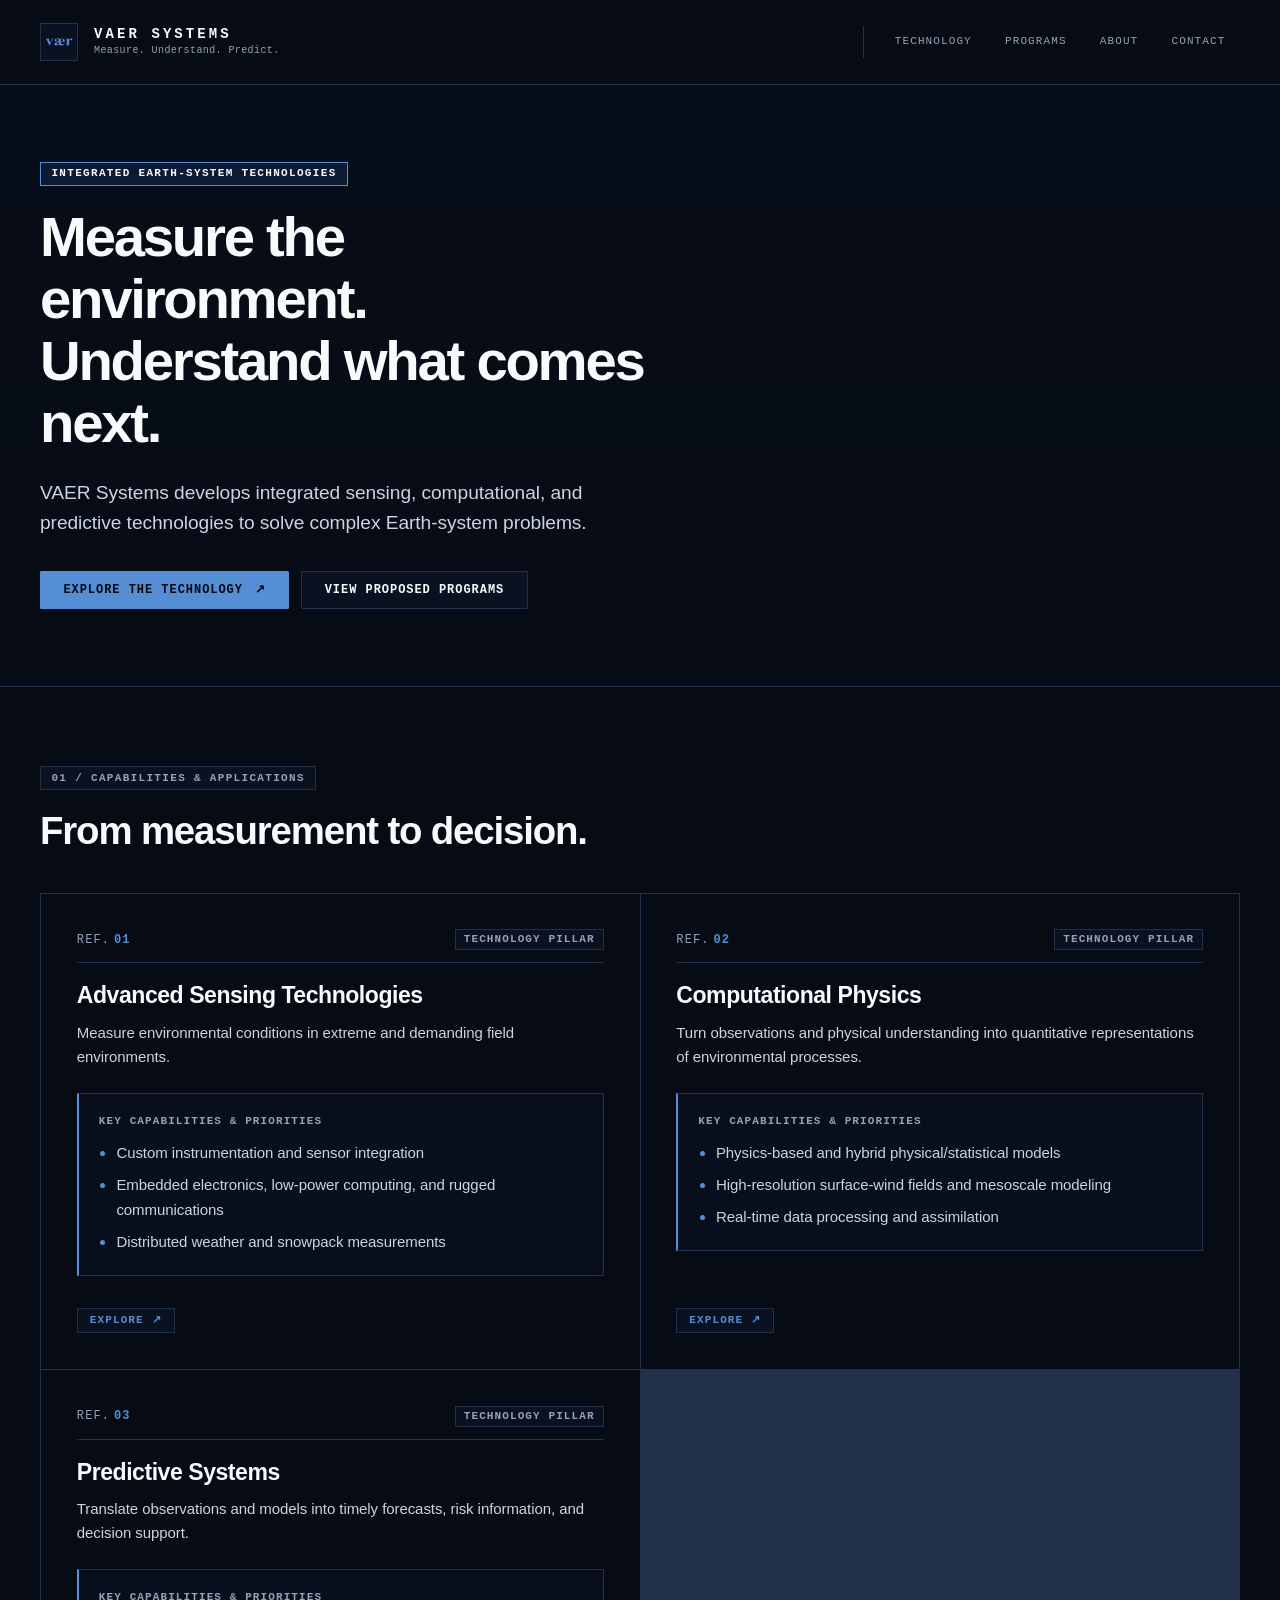
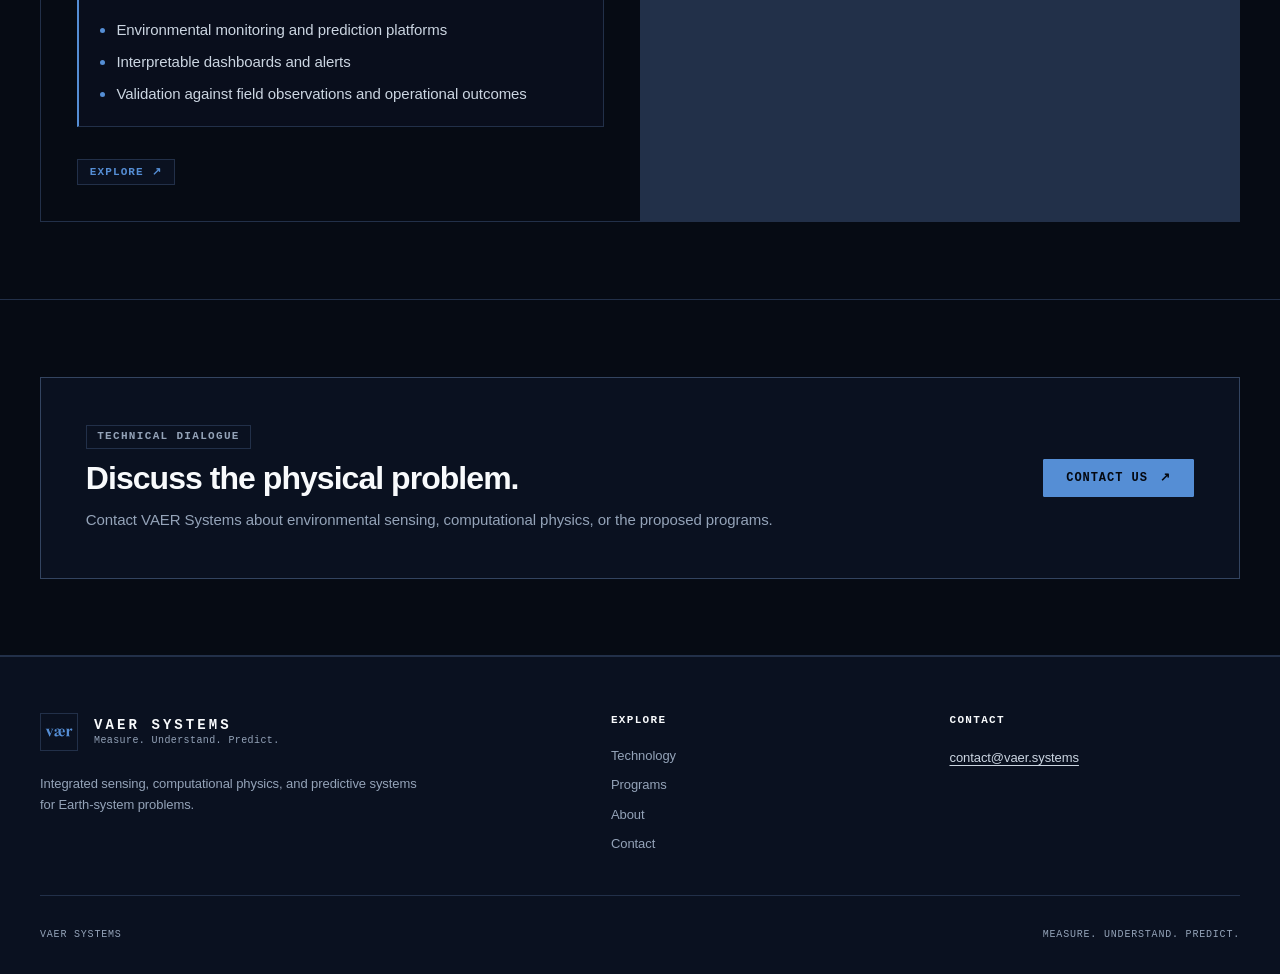
==== index.html @ 21fc7e55 "Remove technology-pillars subtitle from homepage" ====
<!doctype html>
<html lang="en">
<head>
<meta charset="utf-8">
<meta name="viewport" content="width=device-width, initial-scale=1">
<title>Measure. Understand. Predict. — VAER Systems</title>
<meta name="description" content="Integrated sensing, computational physics, and predictive technologies for complex Earth-system problems.">
<link rel="icon" href="assets/favicon.svg" type="image/svg+xml">
<link rel="stylesheet" href="css/style.css">
</head>
<body class="home">
<a class="skip-link" href="#main">Skip to main content</a>
<header class="site-header">
<div class="container site-header-inner">
<a class="brand" href="index.html" aria-label="VAER Systems home">
<span class="brand-mark-wrapper">
<img class="brand-mark" src="assets/vaer_mark.svg" width="40" height="40" alt="VAER geometric mark">
</span>
<span class="brand-text-group">
<span class="brand-name">VAER SYSTEMS</span>
<span class="brand-tag">Measure. Understand. Predict.</span>
</span>
</a>
<nav class="site-nav" aria-label="Main navigation">
<a href="technology.html">Technology</a>
<a href="programs.html">Programs</a>
<a href="about.html">About</a>
<a href="contact.html">Contact</a>
</nav>
</div>
</header>
<main id="main">
<section class="hero">
<div class="container hero-container">
<div class="hero-content">
<p class="eyebrow">Integrated Earth-system technologies</p>
<h1>Measure the environment.<br>Understand what comes next.</h1>
<p class="hero-intro">VAER Systems develops integrated sensing, computational, and predictive technologies to solve complex Earth-system problems.</p>
<div class="hero-actions">
<a class="button button-primary" href="technology.html">Explore the technology <span aria-hidden="true">↗</span>
</a>
<a class="button button-secondary" href="programs.html">View proposed programs</a>
</div>
</div>
</div>
</section>
<section class="section" id="services">
<div class="container">
<div class="section-heading">
<p class="eyebrow">01 / Capabilities &amp; applications</p>
<h2>From measurement to decision.</h2>
</div>
<div class="service-grid">
<article class="service">
<div class="service-top-meta">
<span class="service-number">01</span>
<span class="service-tag">Technology pillar</span>
</div>
<h3>Advanced Sensing Technologies</h3>
<p>Measure environmental conditions in extreme and demanding field environments.</p>
<div class="service-benefits">
<h4>Key capabilities &amp; priorities</h4>
<ul>
<li>Custom instrumentation and sensor integration</li>
<li>Embedded electronics, low-power computing, and rugged communications</li>
<li>Distributed weather and snowpack measurements</li>
</ul>
</div>
<a class="text-link" href="technology.html#sensing">Explore <span aria-hidden="true">↗</span>
</a>
</article>
<article class="service">
<div class="service-top-meta">
<span class="service-number">02</span>
<span class="service-tag">Technology pillar</span>
</div>
<h3>Computational Physics</h3>
<p>Turn observations and physical understanding into quantitative representations of environmental processes.</p>
<div class="service-benefits">
<h4>Key capabilities &amp; priorities</h4>
<ul>
<li>Physics-based and hybrid physical/statistical models</li>
<li>High-resolution surface-wind fields and mesoscale modeling</li>
<li>Real-time data processing and assimilation</li>
</ul>
</div>
<a class="text-link" href="technology.html#physics">Explore <span aria-hidden="true">↗</span>
</a>
</article>
<article class="service">
<div class="service-top-meta">
<span class="service-number">03</span>
<span class="service-tag">Technology pillar</span>
</div>
<h3>Predictive Systems</h3>
<p>Translate observations and models into timely forecasts, risk information, and decision support.</p>
<div class="service-benefits">
<h4>Key capabilities &amp; priorities</h4>
<ul>
<li>Environmental monitoring and prediction platforms</li>
<li>Interpretable dashboards and alerts</li>
<li>Validation against field observations and operational outcomes</li>
</ul>
</div>
<a class="text-link" href="technology.html#prediction">Explore <span aria-hidden="true">↗</span>
</a>
</article>
</div>
</div>
</section>
<section class="section">
<div class="container">
<div class="cta">
<div class="cta-content">
<p class="eyebrow">Technical dialogue</p>
<h2>Discuss the physical problem.</h2>
<p>Contact VAER Systems about environmental sensing, computational physics, or the proposed programs.</p>
</div>
<a class="button button-primary" href="mailto:contact@vaer.systems">Contact us <span aria-hidden="true">↗</span>
</a>
</div>
</div>
</section>
</main>
<footer class="site-footer">
<div class="container">
<div class="footer-grid">
<div class="footer-col footer-col-brand">
<a class="brand" href="index.html" aria-label="VAER Systems home">
<span class="brand-mark-wrapper">
<img class="brand-mark" src="assets/vaer_mark.svg" width="40" height="40" alt="VAER geometric mark">
</span>
<span class="brand-text-group">
<span class="brand-name">VAER SYSTEMS</span>
<span class="brand-tag">Measure. Understand. Predict.</span>
</span>
</a>
<p class="footer-desc">Integrated sensing, computational physics, and predictive systems for Earth-system problems.</p>
</div>
<div class="footer-col">
<h2>Explore</h2>
<ul class="footer-links">
<li>
<a href="technology.html">Technology</a>
</li>
<li>
<a href="programs.html">Programs</a>
</li>
<li>
<a href="about.html">About</a>
</li>
<li>
<a href="contact.html">Contact</a>
</li>
</ul>
</div>
<div class="footer-col">
<h2>Contact</h2>
<a href="mailto:contact@vaer.systems">contact@vaer.systems</a>
</div>
</div>
<div class="footer-bottom">
<span>VAER Systems</span>
<span>Measure. Understand. Predict.</span>
</div>
</div>
</footer>
</body>
</html>
---- css/style.css ----
/* ==========================================================================
   VAER SYSTEMS — INSTRUMENT PANEL
   Design direction: Architectural instrument system, clean high-density sans,
   monospaced technical telemetry labels, ruled panels, restrained line-work.
   No serif / Times; no animations / transitions.
   ========================================================================== */

:root {
  color-scheme: dark;
  --bg: #060b14;
  --surface: #0a1120;
  --surface-raised: #0f192c;
  --text: #cbd5e1;
  --bright: #f8fafc;
  --muted: #94a3b8;
  --accent: #558ed5;
  --line: #223049;
  --line-strong: #334460;
  --sans: -apple-system, BlinkMacSystemFont, "Segoe UI", Roboto, "Helvetica Neue", Arial, sans-serif;
  --mono: ui-monospace, SFMono-Regular, "SF Mono", Menlo, Consolas, "Liberation Mono", monospace;
  --width: 1280px;
  --gutter: clamp(1rem, 3.5vw, 2.5rem);
}

*, *::before, *::after {
  box-sizing: border-box;
}

html {
  background: var(--bg);
  scroll-padding-top: 3rem;
  -webkit-font-smoothing: antialiased;
  -moz-osx-font-smoothing: grayscale;
}

body {
  margin: 0;
  color: var(--text);
  background: var(--bg);
  font: 400 0.9375rem/1.65 var(--sans);
  letter-spacing: -0.005em;
}

h1, h2, h3, h4, p, figure, dl, ol, ul, dd {
  margin: 0;
}

/* --------------------------------------------------------------------------
   Typography — Clean architectural sans headlines & technical mono labels
   -------------------------------------------------------------------------- */
h1, h2, h3 {
  color: var(--bright);
  font-family: var(--sans);
  font-weight: 600;
  line-height: 1.1;
  letter-spacing: -0.035em;
}

h1 {
  font-size: clamp(2.4rem, 4.4vw, 3.75rem);
  letter-spacing: -0.04em;
  font-weight: 700;
}

h2 {
  font-size: clamp(1.75rem, 3vw, 2.4rem);
  letter-spacing: -0.03em;
  font-weight: 600;
}

h3 {
  font-size: clamp(1.2rem, 1.8vw, 1.5rem);
  letter-spacing: -0.02em;
  font-weight: 600;
}

h4 {
  color: var(--muted);
  font: 600 0.6875rem/1.4 var(--mono);
  text-transform: uppercase;
  letter-spacing: 0.1em;
}

p + p {
  margin-top: 1rem;
}

a {
  color: inherit;
  text-decoration-thickness: 1px;
  text-underline-offset: 0.25em;
}

a:hover {
  color: var(--bright);
}

:focus-visible {
  outline: 2px solid var(--accent);
  outline-offset: 3px;
}

img {
  display: block;
  max-width: 100%;
  height: auto;
}

button, summary, a {
  -webkit-tap-highlight-color: transparent;
}

.container {
  width: min(100%, var(--width));
  padding-inline: var(--gutter);
  margin-inline: auto;
}

/* --------------------------------------------------------------------------
   Skip link & Masthead Meta telemetry bar
   -------------------------------------------------------------------------- */
.skip-link {
  position: absolute;
  z-index: 100;
  top: -8rem;
  left: 1rem;
  padding: 0.6rem 1rem;
  background: var(--bright);
  color: var(--bg);
  font: 600 0.75rem var(--mono);
  text-decoration: none;
  border-radius: 1px;
}

.skip-link:focus {
  top: 1rem;
}

.masthead-meta {
  background: var(--surface);
  border-bottom: 1px solid var(--line);
  color: var(--muted);
  font: 500 0.625rem/1 var(--mono);
  letter-spacing: 0.12em;
  text-transform: uppercase;
}

.masthead-meta-inner {
  display: flex;
  justify-content: space-between;
  align-items: center;
  padding-block: 0.5rem;
}

.masthead-meta-inner span::before {
  content: "SYS // ";
  color: var(--accent);
}

.masthead-meta-inner span + span::before {
  content: "REF // ";
}

/* --------------------------------------------------------------------------
   Site Header & Navigation
   -------------------------------------------------------------------------- */
.site-header {
  background: var(--bg);
  border-bottom: 1px solid var(--line);
  position: relative;
}

.site-header-inner {
  min-height: 84px;
  display: flex;
  align-items: center;
  justify-content: space-between;
  gap: 2rem;
}

.brand {
  display: inline-flex;
  align-items: center;
  gap: 1rem;
  text-decoration: none;
  flex-shrink: 0;
}

.brand-mark-wrapper {
  width: 38px;
  height: 38px;
  display: grid;
  place-items: center;
  background: var(--surface);
  border: 1px solid var(--line);
  padding: 4px;
}

.brand-mark {
  width: 28px;
  height: 28px;
  object-fit: contain;
}

.brand-text-group {
  display: flex;
  flex-direction: column;
  gap: 0.2rem;
}

.brand-name {
  color: var(--bright);
  font: 700 0.875rem/1 var(--mono);
  letter-spacing: 0.22em;
}

.brand-tag {
  color: var(--muted);
  font: 400 0.625rem/1.2 var(--mono);
  letter-spacing: 0.04em;
}

.site-nav {
  display: flex;
  flex-wrap: wrap;
  align-items: center;
  gap: 0.25rem;
  border-left: 1px solid var(--line);
  padding-left: 1rem;
}

.site-nav a {
  color: var(--muted);
  font: 500 0.6875rem/1.2 var(--mono);
  letter-spacing: 0.1em;
  text-transform: uppercase;
  text-decoration: none;
  padding: 0.5rem 0.85rem;
  border: 1px solid transparent;
  border-radius: 1px;
}

.site-nav a:hover {
  color: var(--bright);
  border-color: var(--line);
  background: var(--surface);
}

.site-nav a[aria-current="page"] {
  color: var(--bright);
  background: var(--surface);
  border-color: var(--accent);
}

/* --------------------------------------------------------------------------
   Eyebrows & Rectangular Labels
   -------------------------------------------------------------------------- */
.eyebrow {
  display: inline-flex;
  align-items: center;
  gap: 0.5rem;
  color: var(--muted);
  font: 600 0.6875rem/1 var(--mono);
  letter-spacing: 0.12em;
  text-transform: uppercase;
  padding: 0.35rem 0.65rem;
  background: var(--surface);
  border: 1px solid var(--line);
  margin-bottom: 1.25rem;
  width: fit-content;
}

.hero .eyebrow {
  color: var(--bright);
  border-color: var(--accent);
  background: #0d1a33;
}

/* --------------------------------------------------------------------------
   Buttons & Links
   -------------------------------------------------------------------------- */
.hero-actions {
  display: flex;
  flex-wrap: wrap;
  gap: 0.75rem;
  margin-top: 2rem;
}

.button {
  display: inline-flex;
  align-items: center;
  justify-content: center;
  gap: 0.75rem;
  padding: 0.75rem 1.4rem;
  font: 600 0.75rem/1 var(--mono);
  letter-spacing: 0.08em;
  text-transform: uppercase;
  text-decoration: none;
  border: 1px solid var(--line);
  border-radius: 1px;
}

.button-primary {
  background: var(--accent);
  color: #040810;
  border-color: var(--accent);
}

.button-primary:hover {
  background: #75a7e6;
  border-color: #75a7e6;
  color: #040810;
}

.button-secondary {
  background: var(--surface);
  color: var(--bright);
  border-color: var(--line);
}

.button-secondary:hover {
  border-color: var(--accent);
  color: var(--bright);
}

.text-link {
  display: inline-flex;
  align-items: center;
  gap: 0.5rem;
  font: 600 0.6875rem/1 var(--mono);
  letter-spacing: 0.1em;
  text-transform: uppercase;
  text-decoration: none;
  color: var(--accent);
  padding: 0.4rem 0.75rem;
  border: 1px solid var(--line);
  background: var(--surface);
  margin-top: auto;
  align-self: flex-start;
}

.text-link:hover {
  background: var(--surface-raised);
  border-color: var(--accent);
  color: var(--bright);
}

/* --------------------------------------------------------------------------
   Sections & Layout
   -------------------------------------------------------------------------- */
.section {
  padding-block: clamp(3rem, 6vw, 5rem);
  border-bottom: 1px solid var(--line);
}

.section-heading {
  max-width: 52rem;
  margin-bottom: 2.5rem;
}

.section-lead {
  max-width: 44rem;
  margin-top: 1rem;
  color: var(--muted);
  font-size: 1.05rem;
  line-height: 1.6;
}

/* --------------------------------------------------------------------------
   HERO — Side-by-side content and instrument schematic panel on desktop
   -------------------------------------------------------------------------- */
.hero {
  padding-block: clamp(3.5rem, 6vw, 5.5rem);
  border-bottom: 1px solid var(--line);
  background: linear-gradient(180deg, rgba(10, 17, 32, 0.4) 0%, rgba(6, 11, 20, 1) 100%);
}

.hero-container {
  display: grid;
  grid-template-columns: minmax(0, 1fr);
  align-items: stretch;
  gap: 2.5rem;
}

.home .hero-container {
  grid-template-columns: minmax(0, 1.15fr) minmax(0, .95fr);
}

.hero-content {
  display: flex;
  flex-direction: column;
  justify-content: center;
}

.hero-intro {
  font-size: clamp(1.05rem, 1.5vw, 1.25rem);
  line-height: 1.6;
  color: var(--text);
  margin-top: 1.5rem;
  max-width: 36rem;
}

/* Explanatory Instrument Schematic Panel */
.hero-schematic {
  background: var(--surface);
  border: 1px solid var(--line-strong);
  border-radius: 1px;
  display: flex;
  flex-direction: column;
  padding: 0;
  box-shadow: 0 4px 24px rgba(0, 0, 0, 0.4);
}

.hero-schematic-header {
  display: flex;
  justify-content: space-between;
  align-items: center;
  gap: 1rem;
  padding: 0.75rem 1.25rem;
  background: var(--surface-raised);
  border-bottom: 1px solid var(--line);
  color: var(--muted);
  font: 600 0.65625rem/1.2 var(--mono);
  letter-spacing: 0.1em;
  text-transform: uppercase;
}

.hero-schematic-header span:first-child {
  color: var(--bright);
  display: inline-flex;
  align-items: center;
  gap: 0.5rem;
}

.hero-schematic-header span:first-child::before {
  content: "";
  display: inline-block;
  width: 6px;
  height: 6px;
  background: var(--accent);
}

.hero-chain {
  display: grid;
  grid-template-columns: minmax(0, 1fr);
  list-style: none;
  padding: 0;
  margin: 0;
  flex: 1;
}

.hero-chain li {
  padding: 1.25rem;
  display: flex;
  flex-direction: row;
  align-items: center;
  justify-content: flex-start;
  gap: 1.5rem;
  border-bottom: 1px solid var(--line);
  background: transparent;
  position: relative;
}

.hero-chain li:last-child {
  border-bottom: none;
}

.chain-step {
  color: var(--accent);
  font: 700 0.6875rem/1 var(--mono);
  letter-spacing: 0.12em;
}

.hero-chain strong {
  color: var(--bright);
  font: 600 clamp(0.95rem, 1.2vw, 1.2rem)/1.2 var(--sans);
  letter-spacing: -0.015em;
  display: block;
}

.schematic-note {
  padding: 0.9rem 1.25rem;
  background: rgba(6, 11, 20, 0.6);
  border-top: 1px solid var(--line);
  color: var(--muted);
  font: 400 0.75rem/1.55 var(--sans);
}

/* --------------------------------------------------------------------------
   SERVICES / CAPABILITIES — 2-column rows with technical rhythm
   -------------------------------------------------------------------------- */
.service-grid {
  display: grid;
  grid-template-columns: repeat(2, minmax(0, 1fr));
  gap: 1px;
  background: var(--line);
  border: 1px solid var(--line);
}

.service {
  background: var(--bg);
  padding: clamp(1.75rem, 2.8vw, 2.5rem);
  display: flex;
  flex-direction: column;
  position: relative;
}

.service:hover {
  background: var(--surface);
}

.service-top-meta {
  display: flex;
  justify-content: space-between;
  align-items: center;
  gap: 1rem;
  width: 100%;
  margin-bottom: 1.25rem;
  padding-bottom: 0.75rem;
  border-bottom: 1px solid var(--line);
  font: 600 0.6875rem/1 var(--mono);
  letter-spacing: 0.1em;
  text-transform: uppercase;
}

.service-number {
  color: var(--accent);
  font-weight: 700;
  font-size: 0.75rem;
}

.service-number::before {
  content: "REF.";
  color: var(--muted);
  font-weight: 500;
  margin-right: 0.25rem;
}

.service-tag {
  color: var(--muted);
  background: var(--surface);
  padding: 0.25rem 0.5rem;
  border: 1px solid var(--line);
}

.service h3 {
  margin-bottom: 0.75rem;
  font-size: clamp(1.25rem, 1.8vw, 1.55rem);
}

.service > p {
  color: var(--text);
  font-size: 0.9375rem;
  line-height: 1.6;
}

.service-benefits {
  margin-block: 1.5rem 2rem;
  padding: 1.25rem;
  background: rgba(10, 17, 32, 0.7);
  border: 1px solid var(--line);
  border-left: 2px solid var(--accent);
}

.service-benefits h4 {
  margin-bottom: 0.75rem;
}

ul {
  padding-left: 1.25rem;
  margin: 0;
}

.service-benefits ul {
  padding-left: 1.1rem;
}

li + li {
  margin-top: 0.45rem;
}

li::marker {
  color: var(--accent);
}

/* --------------------------------------------------------------------------
   CTA Panels
   -------------------------------------------------------------------------- */
.cta {
  display: flex;
  justify-content: space-between;
  align-items: center;
  gap: 2.5rem;
  padding: clamp(2rem, 3.5vw, 3rem);
  background: var(--surface);
  border: 1px solid var(--line-strong);
}

.cta-content {
  max-width: 44rem;
}

.cta-content .eyebrow {
  margin-bottom: 0.75rem;
}

.cta-content h2 {
  font-size: clamp(1.6rem, 2.5vw, 2.2rem);
}

.cta-content p:last-child {
  margin-top: 0.75rem;
  color: var(--muted);
  font-size: 0.9375rem;
}

.cta > .button {
  flex-shrink: 0;
}

/* --------------------------------------------------------------------------
   FAQ Section
   -------------------------------------------------------------------------- */
.faq {
  border: 1px solid var(--line);
  background: var(--surface);
}

.faq details {
  border-bottom: 1px solid var(--line);
}

.faq details:last-child {
  border-bottom: none;
}

.faq summary {
  list-style: none;
  display: flex;
  justify-content: space-between;
  align-items: center;
  gap: 1.5rem;
  cursor: pointer;
  padding: 1.25rem 1.75rem;
  color: var(--bright);
  font: 600 clamp(1rem, 1.4vw, 1.15rem)/1.4 var(--sans);
  letter-spacing: -0.015em;
}

.faq summary::-webkit-details-marker {
  display: none;
}

.faq summary::after {
  content: "[ + ]";
  color: var(--accent);
  font: 600 0.75rem var(--mono);
  letter-spacing: 0;
  flex-shrink: 0;
}

.faq details[open] summary::after {
  content: "[ − ]";
}

.faq details[open] summary {
  background: var(--surface-raised);
  border-bottom: 1px solid var(--line);
}

.faq-answer {
  padding: 1.5rem 1.75rem;
  max-width: 52rem;
  color: var(--text);
  font-size: 0.9375rem;
  line-height: 1.65;
  background: rgba(6, 11, 20, 0.4);
}

/* --------------------------------------------------------------------------
   PROCESS CHAIN (Technology page) — Vertical flowchart with numbered nodes
   -------------------------------------------------------------------------- */
.chain-container {
  max-width: 48rem;
}

.chain {
  list-style: none;
  padding: 0;
  margin: 0;
  display: flex;
  flex-direction: column;
  gap: 0;
  position: relative;
}

/* Linking line */
.chain::before {
  content: "";
  position: absolute;
  top: 1.5rem;
  bottom: 2rem;
  left: 1.35rem;
  width: 2px;
  background: var(--line-strong);
  z-index: 1;
}

.chain-node {
  margin: 0;
  position: relative;
  display: grid;
  grid-template-columns: 2.75rem 1fr;
  align-items: start;
  gap: 1.5rem;
  padding-bottom: 2rem;
  z-index: 2;
}

.chain-node:last-child {
  padding-bottom: 0;
}

.chain-node .chain-step {
  width: 2.75rem;
  height: 2.75rem;
  display: grid;
  place-items: center;
  background: var(--surface-raised);
  border: 1px solid var(--accent);
  border-radius: 1px;
  color: var(--bright);
  font: 700 0.8125rem/1 var(--mono);
  box-shadow: 0 0 0 4px var(--bg);
}

.chain-node > div,
.chain-node h3,
.chain-node p {
  grid-column: 2;
}

.chain-node h3 {
  font-size: 1.35rem;
  margin-top: 0.35rem;
  margin-bottom: 0.5rem;
  color: var(--bright);
}

.chain-node p {
  color: var(--muted);
  font-size: 0.9375rem;
  line-height: 1.6;
}

/* --------------------------------------------------------------------------
   CAPABILITY LISTS (Technology, Programs)
   -------------------------------------------------------------------------- */
.capability-list {
  display: grid;
  gap: 1px;
  background: var(--line);
  border: 1px solid var(--line);
}

.capability-list > div {
  display: grid;
  grid-template-columns: 18rem 1fr;
  gap: 2.5rem;
  padding: 1.5rem 2rem;
  background: var(--bg);
  align-items: baseline;
}

.capability-list > div:hover {
  background: var(--surface);
}

.capability-list dt {
  color: var(--bright);
  font: 600 1.15rem/1.3 var(--sans);
  letter-spacing: -0.015em;
  position: relative;
  padding-left: 1rem;
  border-left: 2px solid var(--accent);
}

.capability-list dd {
  margin: 0;
  max-width: 48rem;
  color: var(--muted);
  font-size: 0.9375rem;
  line-height: 1.6;
}

/* --------------------------------------------------------------------------
   PROGRAMS — Ruled technical cards
   -------------------------------------------------------------------------- */
.program-list {
  display: grid;
  gap: 2.5rem;
}

.program {
  border: 1px solid var(--line-strong);
  background: var(--bg);
  scroll-margin-top: 3rem;
}

.program-header {
  display: flex;
  justify-content: space-between;
  align-items: center;
  gap: 1rem;
  padding: 0.85rem 1.75rem;
  background: var(--surface-raised);
  border-bottom: 1px solid var(--line);
  font: 600 0.6875rem/1 var(--mono);
  letter-spacing: 0.1em;
  text-transform: uppercase;
}

.program-code {
  color: var(--bright);
  display: inline-flex;
  align-items: center;
  gap: 0.5rem;
}

.program-code::before {
  content: "";
  display: inline-block;
  width: 6px;
  height: 6px;
  background: var(--accent);
}

.program-status {
  color: var(--accent);
  background: var(--surface);
  border: 1px solid var(--line);
  padding: 0.25rem 0.5rem;
}

.program-inner {
  display: grid;
  grid-template-columns: 1.35fr 1fr;
  gap: 2.5rem;
  padding: clamp(1.75rem, 3vw, 2.5rem);
}

.program-body h3 {
  margin-bottom: 1rem;
  font-size: clamp(1.35rem, 2.2vw, 1.85rem);
}

.program-body > p {
  color: var(--text);
  font-size: 0.9375rem;
  line-height: 1.65;
}

.program-specs {
  border-left: 1px solid var(--line);
  padding-left: 2.5rem;
  font-size: 0.875rem;
  color: var(--muted);
}

.program-specs h4 {
  margin-bottom: 1rem;
  color: var(--bright);
}

.program-specs ul {
  padding-left: 1.1rem;
}

.program-boundary {
  border: 1px solid var(--line);
  border-left: 3px solid var(--accent);
  background: var(--surface);
  padding: 1.25rem 1.5rem;
  max-width: 52rem;
}

.program-body .program-boundary {
  margin-top: 1.75rem;
  font-size: 0.85rem;
  line-height: 1.6;
  color: var(--muted);
}

.program-boundary strong {
  display: block;
  color: var(--bright);
  font: 600 0.6875rem/1.2 var(--mono);
  letter-spacing: 0.08em;
  text-transform: uppercase;
  margin-bottom: 0.5rem;
}

/* --------------------------------------------------------------------------
   ABOUT PAGE — Values grid & Priorities list
   -------------------------------------------------------------------------- */
.values-grid {
  display: grid;
  grid-template-columns: repeat(3, minmax(0, 1fr));
  gap: 1px;
  background: var(--line);
  border: 1px solid var(--line);
}

.value-card {
  background: var(--bg);
  padding: 2rem;
}

.value-card:hover {
  background: var(--surface);
}

.value-card .eyebrow {
  margin-bottom: 1rem;
}

.value-card h3 {
  margin-bottom: 0.75rem;
  font-size: 1.35rem;
}

.value-card p:last-child {
  color: var(--muted);
  font-size: 0.9375rem;
  line-height: 1.6;
}

.mission-copy {
  max-width: 48rem;
  font-size: 1.15rem;
  line-height: 1.65;
  color: var(--text);
}

.field-stamp {
  display: inline-block;
  color: var(--muted);
  font: 500 0.6875rem/1.6 var(--mono);
  letter-spacing: 0.05em;
  margin-top: 2rem;
  padding: 0.75rem 1rem;
  background: var(--surface);
  border: 1px solid var(--line);
}

.priorities-list {
  padding: 0;
  margin: 0;
  list-style: none;
  display: grid;
  gap: 1px;
  background: var(--line);
  border: 1px solid var(--line);
}

.priority-item {
  display: grid;
  grid-template-columns: 5rem 1fr;
  align-items: baseline;
  gap: 2rem;
  padding: 1.75rem 2rem;
  background: var(--bg);
  margin: 0;
}

.priority-item:hover {
  background: var(--surface);
}

.priority-number {
  color: var(--accent);
  font: 700 1.1rem/1 var(--mono);
  letter-spacing: 0.05em;
  padding: 0.4rem 0.6rem;
  background: var(--surface-raised);
  border: 1px solid var(--line);
  text-align: center;
  width: fit-content;
}

.priority-body h3 {
  font-size: 1.35rem;
  margin-bottom: 0.5rem;
}

.priority-body p {
  color: var(--muted);
  max-width: 46rem;
  font-size: 0.9375rem;
  line-height: 1.6;
}

/* --------------------------------------------------------------------------
   CONTACT PAGE
   -------------------------------------------------------------------------- */
.contact-layout {
  display: grid;
  grid-template-columns: 1.1fr 1fr;
  gap: 3rem;
  align-items: start;
}

.contact-primary-channel {
  background: var(--surface);
  border: 1px solid var(--line-strong);
  padding: clamp(1.75rem, 3vw, 2.5rem);
}

.contact-primary-channel > p:first-child {
  font: 600 0.6875rem/1 var(--mono);
  letter-spacing: 0.12em;
  text-transform: uppercase;
  color: var(--muted);
  margin-bottom: 0.75rem;
}

.contact-email-box {
  margin-top: 0.75rem;
  padding-bottom: 1.5rem;
  border-bottom: 1px solid var(--line);
}

.contact-email-link {
  color: var(--bright);
  font: 600 clamp(1.3rem, 2.5vw, 2rem)/1.2 var(--mono);
  letter-spacing: -0.02em;
  text-decoration: none;
  overflow-wrap: anywhere;
  display: inline-block;
  border-bottom: 2px solid var(--accent);
  padding-bottom: 0.25rem;
}

.contact-email-link:hover {
  color: var(--accent);
}

.contact-domain-list {
  display: grid;
  gap: 1px;
  background: var(--line);
  border: 1px solid var(--line);
}

.contact-domain-card {
  background: var(--bg);
  padding: 1.5rem 1.75rem;
}

.contact-domain-card:hover {
  background: var(--surface);
}

.contact-domain-card h3 {
  font-size: 1.15rem;
  margin-bottom: 0.4rem;
}

.contact-domain-card p {
  color: var(--muted);
  font-size: 0.875rem;
  line-height: 1.55;
}

/* --------------------------------------------------------------------------
   SITE FOOTER
   -------------------------------------------------------------------------- */
.site-footer {
  padding-block: 3.5rem 2rem;
  background: var(--surface);
  border-top: 1px solid var(--line);
}

.footer-grid {
  display: grid;
  grid-template-columns: 1.8fr 1fr 1fr;
  gap: 3rem;
}

.footer-desc {
  font-size: 0.8125rem;
  line-height: 1.6;
  color: var(--muted);
  max-width: 24rem;
  margin-top: 1.25rem;
}

.footer-col h2 {
  font: 600 0.6875rem/1.4 var(--mono);
  text-transform: uppercase;
  letter-spacing: 0.12em;
  color: var(--bright);
  margin-bottom: 1rem;
}

.footer-col > a:not(.brand), .footer-links {
  font-size: 0.8125rem;
}

.footer-links {
  list-style: none;
  padding: 0;
  margin: 0;
}

.footer-links li {
  margin: 0 0 0.5rem;
}

.footer-links a {
  color: var(--muted);
  text-decoration: none;
}

.footer-links a:hover {
  color: var(--bright);
  text-decoration: underline;
}

.footer-caveats {
  display: grid;
  grid-template-columns: repeat(3, minmax(0, 1fr));
  gap: 1px;
  background: var(--line);
  border: 1px solid var(--line);
  margin-top: 3rem;
}

.caveat-box {
  background: var(--bg);
  padding: 1.25rem 1.5rem;
  margin: 0;
  color: var(--muted);
  font-size: 0.75rem;
  line-height: 1.65;
}

.caveat-box strong {
  display: block;
  color: var(--text);
  font: 600 0.6875rem/1.2 var(--mono);
  letter-spacing: 0.08em;
  text-transform: uppercase;
  margin-bottom: 0.5rem;
}

.footer-bottom {
  display: flex;
  justify-content: space-between;
  align-items: center;
  gap: 1rem;
  padding-top: 2rem;
  margin-top: 2rem;
  border-top: 1px solid var(--line);
  color: var(--muted);
  font: 500 0.625rem/1.4 var(--mono);
  letter-spacing: 0.08em;
  text-transform: uppercase;
}

/* --------------------------------------------------------------------------
   RESPONSIVE DESIGN (Tablets & Desktops < 1000px)
   -------------------------------------------------------------------------- */
@media (max-width: 1024px) {
  .hero-container, .home .hero-container {
    grid-template-columns: 1fr;
    gap: 3rem;
  }
  .contact-layout {
    grid-template-columns: 1fr;
    gap: 2rem;
  }
}

@media (max-width: 860px) {
  .service-grid {
    grid-template-columns: 1fr;
  }
  .program-inner {
    grid-template-columns: 1fr;
    gap: 2rem;
  }
  .program-specs {
    border-left: 0;
    border-top: 1px solid var(--line);
    padding-left: 0;
    padding-top: 1.5rem;
  }
  .values-grid {
    grid-template-columns: 1fr;
  }
  .footer-grid {
    grid-template-columns: 1fr 1fr;
  }
  .footer-col-brand {
    grid-column: 1 / -1;
  }
  .footer-caveats {
    grid-template-columns: 1fr;
  }
}

/* --------------------------------------------------------------------------
   RESPONSIVE DESIGN (Mobile < 640px & down to 375px)
   Single column, wrapped navigation, safe margins, no horizontal overflow
   -------------------------------------------------------------------------- */
@media (max-width: 640px) {
  .masthead-meta-inner {
    flex-direction: column;
    align-items: flex-start;
    gap: 0.35rem;
  }

  .site-header-inner {
    flex-direction: column;
    align-items: flex-start;
    padding-block: 1rem;
    gap: 1rem;
  }

  .site-nav {
    border-left: none;
    border-top: 1px solid var(--line);
    padding-left: 0;
    padding-top: 0.75rem;
    width: 100%;
    justify-content: flex-start;
    gap: 0.35rem;
  }

  .site-nav a {
    padding: 0.4rem 0.6rem;
  }

  .hero-chain {
    grid-template-columns: 1fr;
  }

  .hero-chain li {
    border-right: none;
    border-bottom: 1px solid var(--line);
    padding: 1rem 1.25rem;
    flex-direction: row;
    align-items: center;
  }

  .hero-chain li:last-child {
    border-bottom: none;
  }

  .capability-list > div {
    grid-template-columns: 1fr;
    gap: 0.5rem;
    padding: 1.25rem 1.5rem;
  }

  .priority-item {
    grid-template-columns: 1fr;
    gap: 0.75rem;
    padding: 1.5rem;
  }

  .cta {
    flex-direction: column;
    align-items: flex-start;
    gap: 1.75rem;
  }

  .footer-grid {
    grid-template-columns: 1fr;
    gap: 2rem;
  }

  .footer-bottom {
    flex-direction: column;
    align-items: flex-start;
    gap: 0.5rem;
  }
}

@media (max-width: 380px) {
  h1 {
    font-size: 2.1rem;
  }
  .hero-actions .button {
    width: 100%;
  }
}
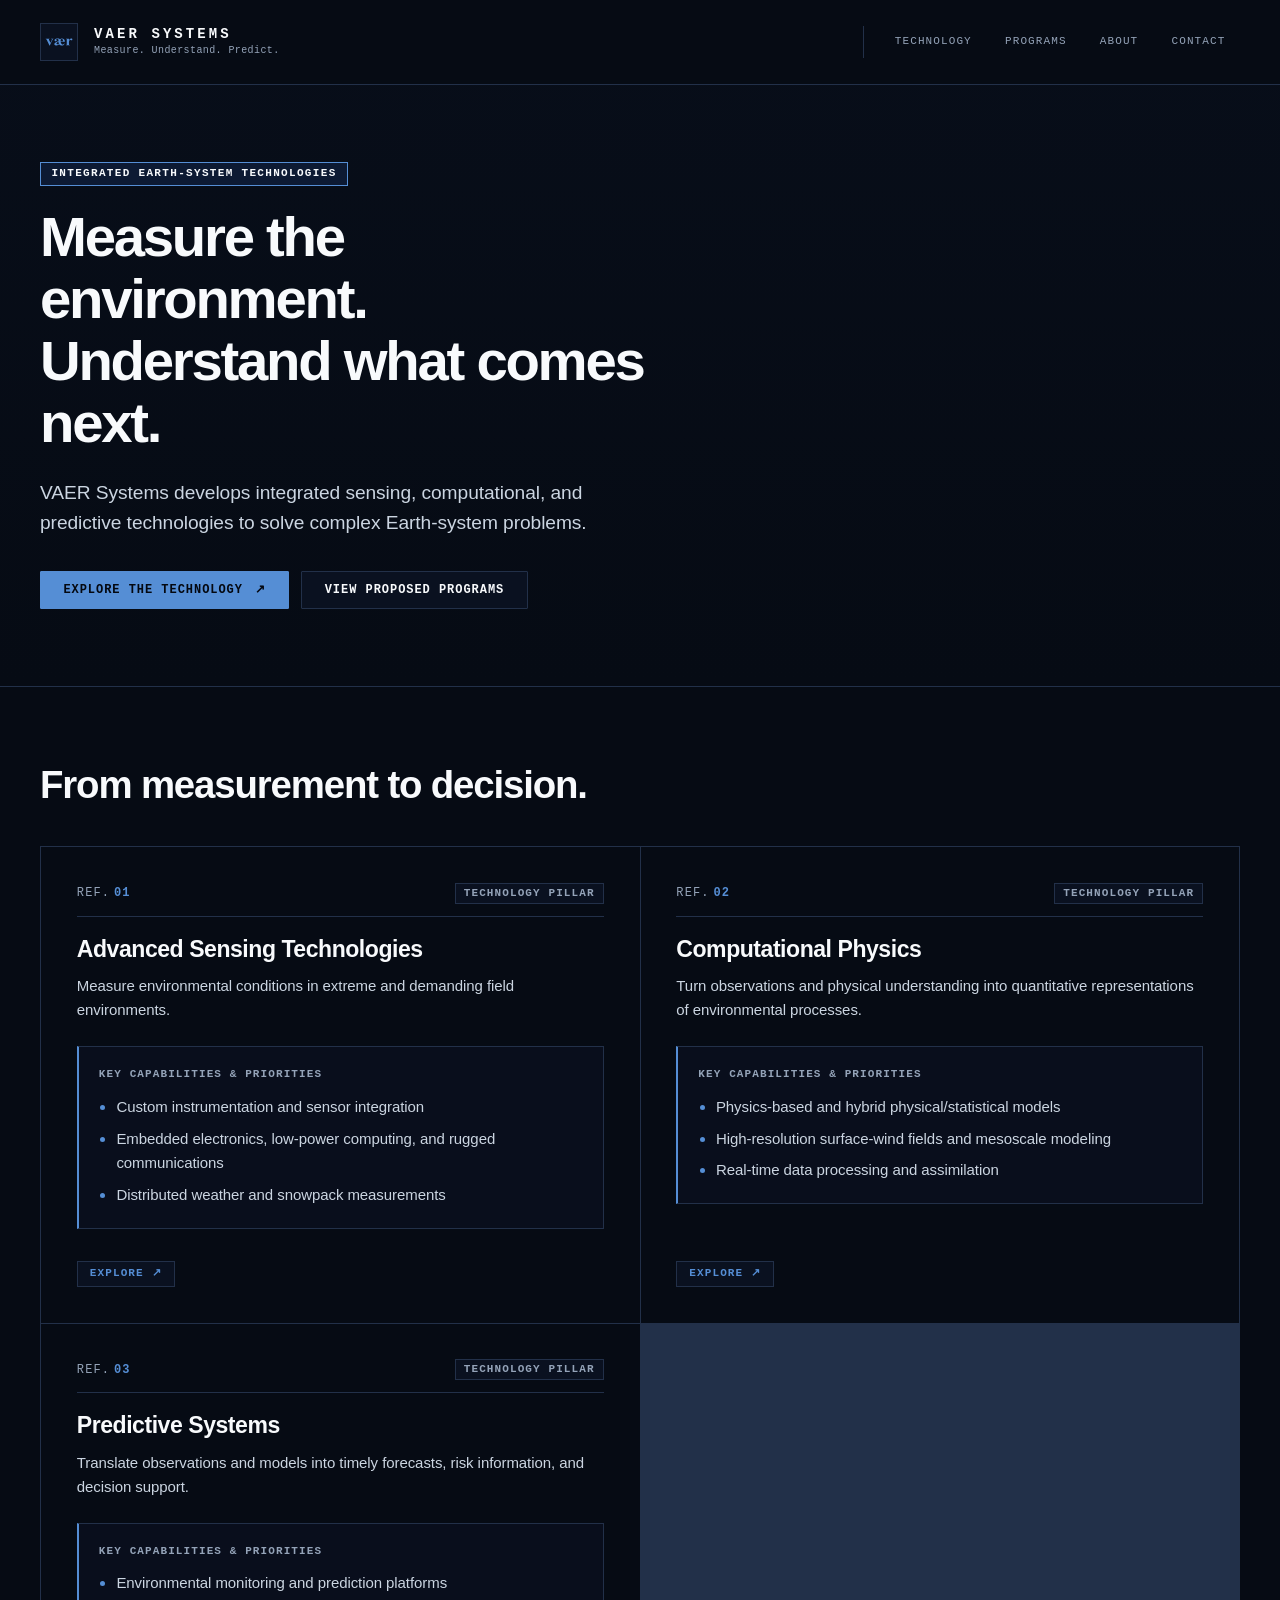
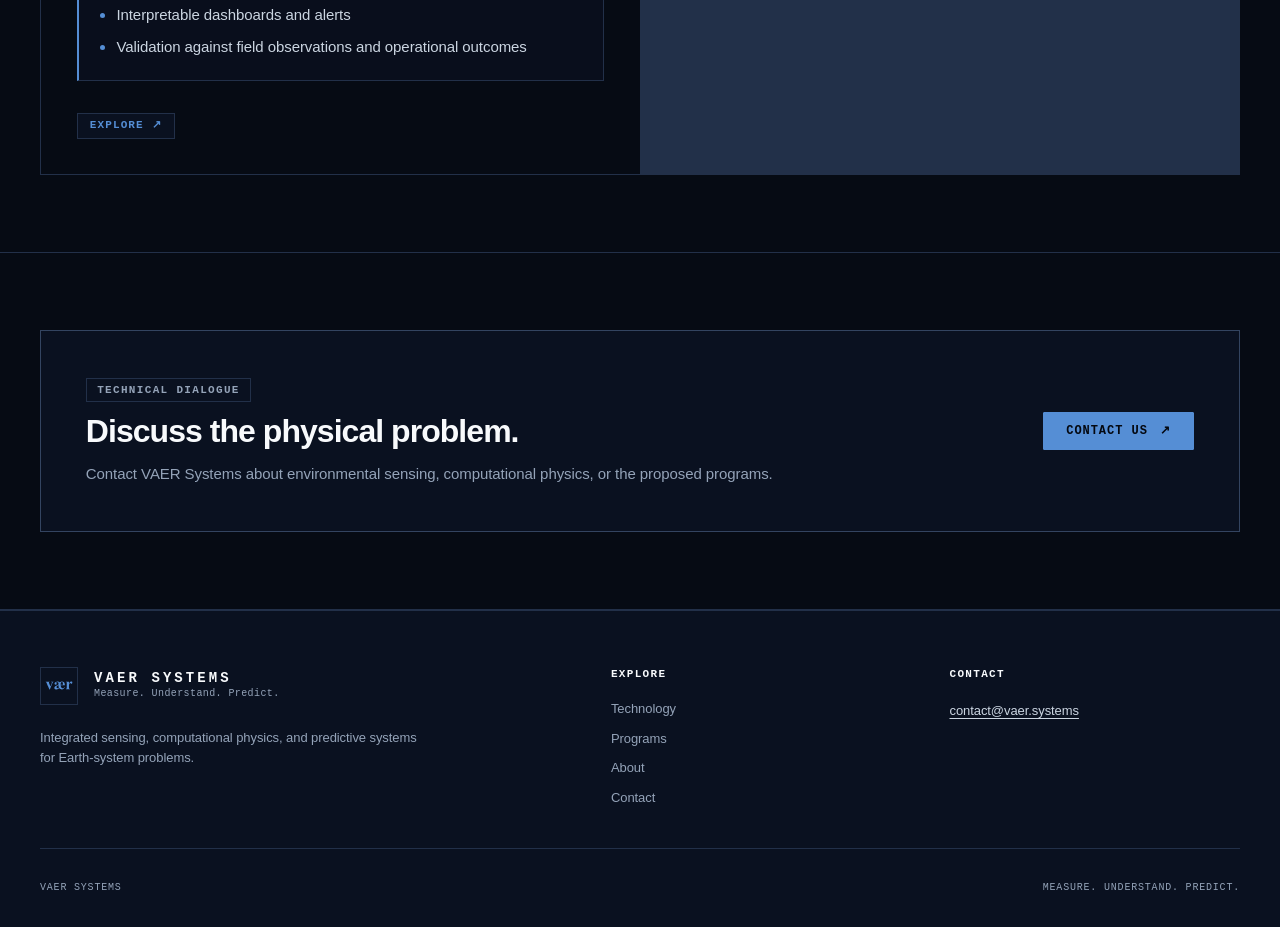
==== commit c82bbd63: "Remove capabilities eyebrow from homepage" ====
--- a/index.html
+++ b/index.html
@@ -47,7 +47,6 @@
 <section class="section" id="services">
 <div class="container">
 <div class="section-heading">
-<p class="eyebrow">01 / Capabilities &amp; applications</p>
 <h2>From measurement to decision.</h2>
 </div>
 <div class="service-grid">
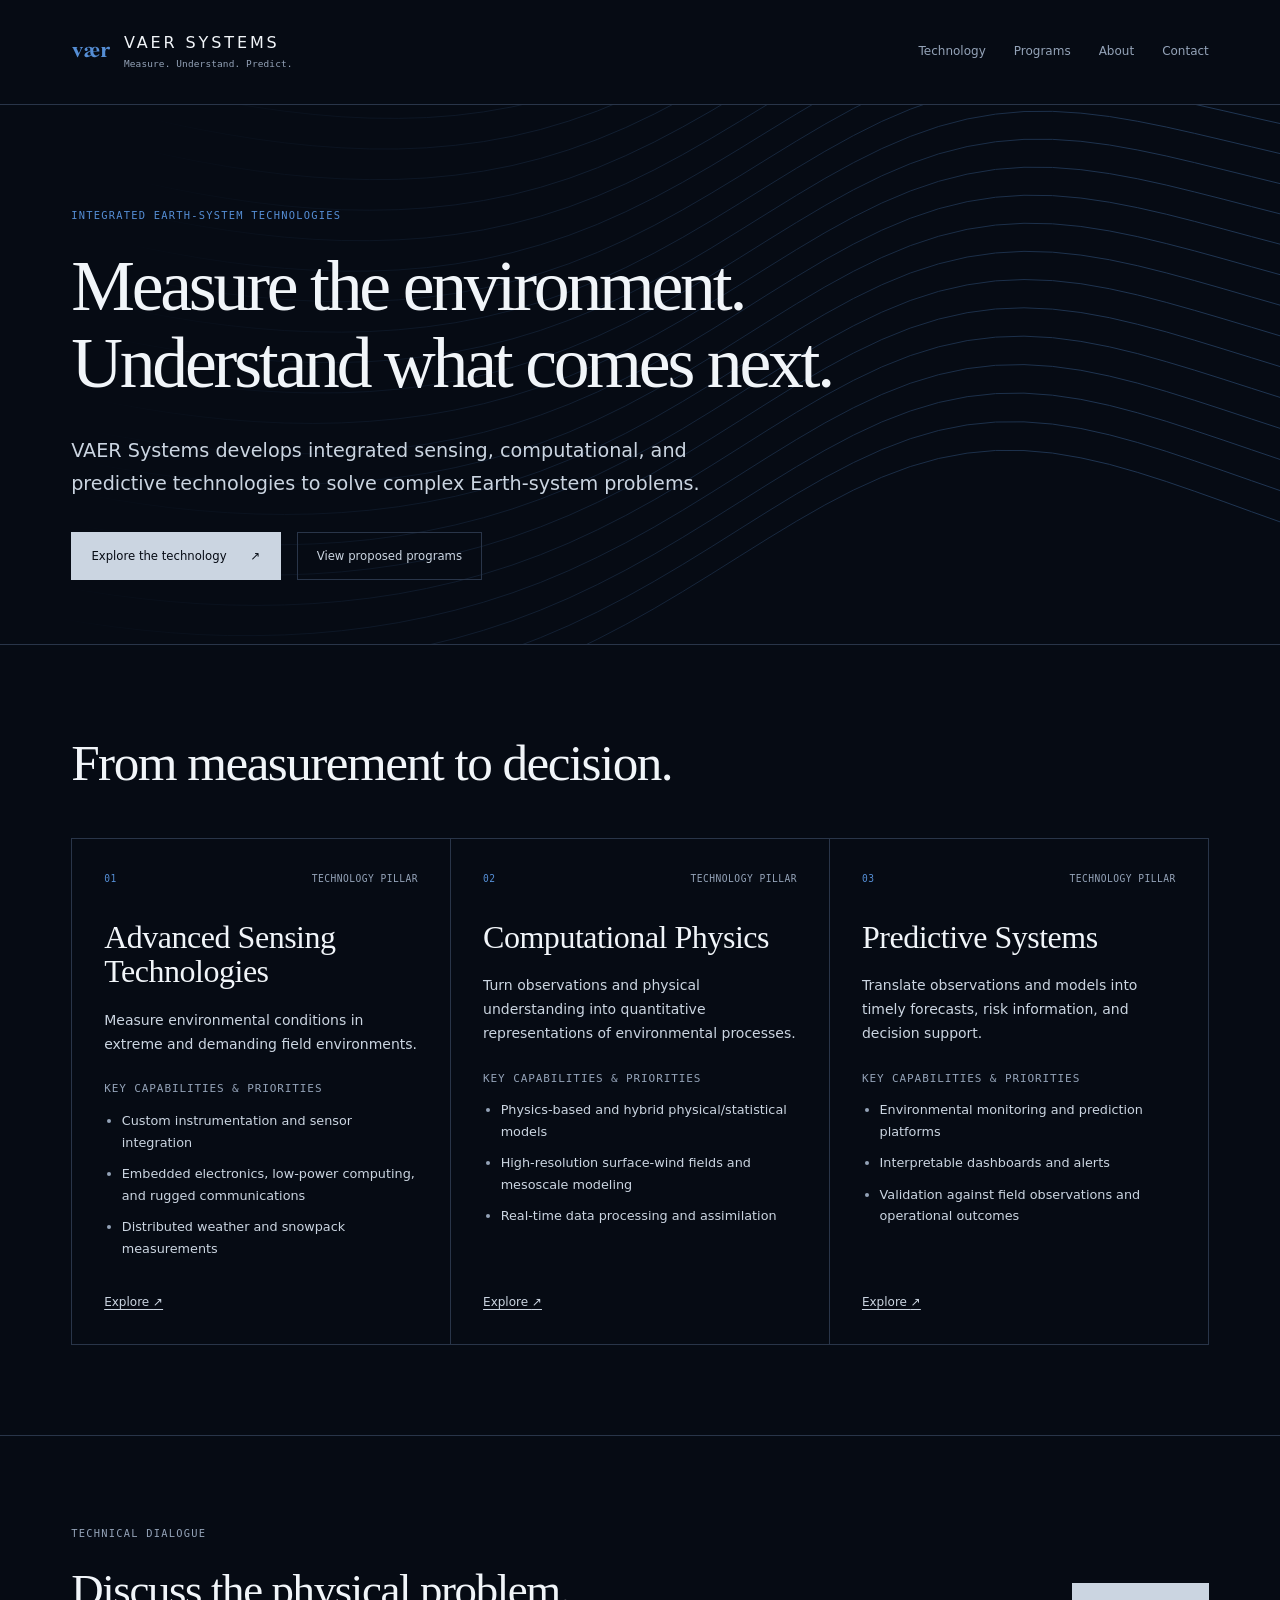
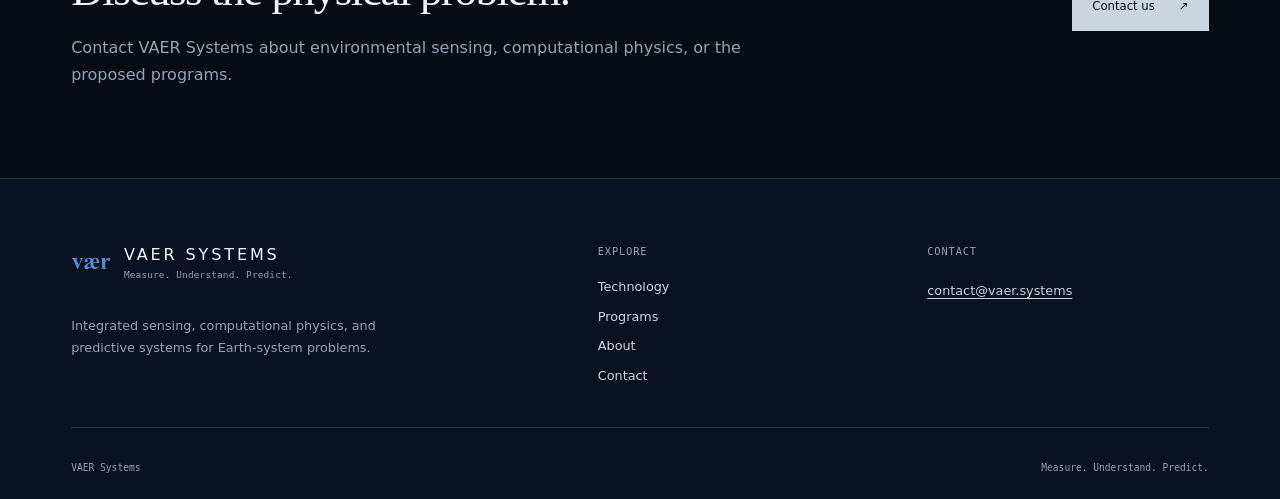
==== commit 0b899f84: "Add subtle pointer-reactive physical contour field to homepage hero" ====
--- a/index.html
+++ b/index.html
@@ -7,6 +7,7 @@
 <meta name="description" content="Integrated sensing, computational physics, and predictive technologies for complex Earth-system problems.">
 <link rel="icon" href="assets/favicon.svg" type="image/svg+xml">
 <link rel="stylesheet" href="css/style.css">
+<script src="js/field-background.js" defer></script>
 </head>
 <body class="home">
 <a class="skip-link" href="#main">Skip to main content</a>
@@ -31,6 +32,35 @@
 </header>
 <main id="main">
 <section class="hero">
+<div class="field-background" data-field-background aria-hidden="true">
+<svg viewBox="0 0 1440 700" preserveAspectRatio="xMidYMid slice" focusable="false" fill="none" stroke="currentColor" stroke-width="1">
+<path d="M-160,-215.3 L-128,-206.8 L-96,-197.9 L-64,-188.7 L-32,-179.4 L0,-170.0 L32,-160.6 L64,-151.3 L96,-142.2 L128,-133.3 L160,-124.7 L192,-116.6 L224,-109.0 L256,-101.9 L288,-95.5 L320,-89.9 L352,-85.1 L384,-81.3 L416,-78.5 L448,-76.9 L480,-76.6 L512,-77.7 L544,-80.3 L576,-84.6 L608,-90.7 L640,-98.6 L672,-108.5 L704,-120.2 L736,-133.8 L768,-149.0 L800,-165.6 L832,-183.3 L864,-201.5 L896,-220.0 L928,-238.0 L960,-255.1 L992,-270.7 L1024,-284.6 L1056,-296.2 L1088,-305.5 L1120,-312.2 L1152,-316.6 L1184,-318.8 L1216,-319.0 L1248,-317.6 L1280,-315.1 L1312,-311.7 L1344,-307.8 L1376,-303.7 L1408,-299.7 L1440,-295.8 L1472,-292.2 L1504,-288.9 L1536,-285.8 L1568,-282.8 L1600,-279.9"/>
+<path d="M-160,-178.2 L-128,-169.5 L-96,-160.5 L-64,-151.3 L-32,-141.9 L0,-132.5 L32,-123.1 L64,-113.9 L96,-104.8 L128,-96.0 L160,-87.6 L192,-79.7 L224,-72.2 L256,-65.4 L288,-59.3 L320,-53.9 L352,-49.4 L384,-45.9 L416,-43.4 L448,-42.1 L480,-42.1 L512,-43.5 L544,-46.5 L576,-51.1 L608,-57.5 L640,-65.7 L672,-75.9 L704,-88.0 L736,-101.8 L768,-117.3 L800,-134.1 L832,-152.0 L864,-170.5 L896,-189.0 L928,-207.2 L960,-224.4 L992,-240.2 L1024,-254.0 L1056,-265.7 L1088,-274.9 L1120,-281.7 L1152,-286.0 L1184,-288.1 L1216,-288.2 L1248,-286.6 L1280,-283.9 L1312,-280.3 L1344,-276.1 L1376,-271.8 L1408,-267.5 L1440,-263.4 L1472,-259.5 L1504,-255.9 L1536,-252.4 L1568,-249.1 L1600,-245.8"/>
+<path d="M-160,-141.0 L-128,-132.2 L-96,-123.1 L-64,-113.8 L-32,-104.4 L0,-95.0 L32,-85.7 L64,-76.5 L96,-67.5 L128,-58.9 L160,-50.6 L192,-42.8 L224,-35.6 L256,-29.0 L288,-23.1 L320,-18.0 L352,-13.8 L384,-10.5 L416,-8.4 L448,-7.4 L480,-7.7 L512,-9.5 L544,-12.7 L576,-17.7 L608,-24.4 L640,-33.0 L672,-43.5 L704,-55.8 L736,-69.9 L768,-85.6 L800,-102.7 L832,-120.8 L864,-139.5 L896,-158.2 L928,-176.5 L960,-193.8 L992,-209.6 L1024,-223.5 L1056,-235.2 L1088,-244.4 L1120,-251.1 L1152,-255.4 L1184,-257.3 L1216,-257.3 L1248,-255.6 L1280,-252.6 L1312,-248.8 L1344,-244.4 L1376,-239.8 L1408,-235.2 L1440,-230.8 L1472,-226.6 L1504,-222.7 L1536,-218.9 L1568,-215.3 L1600,-211.7"/>
+<path d="M-160,-103.7 L-128,-94.8 L-96,-85.6 L-64,-76.3 L-32,-66.9 L0,-57.5 L32,-48.2 L64,-39.1 L96,-30.2 L128,-21.7 L160,-13.6 L192,-6.0 L224,1.0 L256,7.4 L288,13.0 L320,17.8 L352,21.7 L384,24.7 L416,26.5 L448,27.2 L480,26.5 L512,24.5 L544,20.9 L576,15.6 L608,8.5 L640,-0.4 L672,-11.1 L704,-23.7 L736,-38.1 L768,-54.1 L800,-71.4 L832,-89.7 L864,-108.5 L896,-127.4 L928,-145.8 L960,-163.2 L992,-179.1 L1024,-193.0 L1056,-204.7 L1088,-213.9 L1120,-220.5 L1152,-224.7 L1184,-226.5 L1216,-226.3 L1248,-224.4 L1280,-221.3 L1312,-217.2 L1344,-212.6 L1376,-207.7 L1408,-202.9 L1440,-198.1 L1472,-193.6 L1504,-189.4 L1536,-185.3 L1568,-181.3 L1600,-177.4"/>
+<path d="M-160,-66.5 L-128,-57.4 L-96,-48.2 L-64,-38.8 L-32,-29.4 L0,-20.0 L32,-10.8 L64,-1.8 L96,7.0 L128,15.3 L160,23.3 L192,30.7 L224,37.5 L256,43.6 L288,49.0 L320,53.5 L352,57.1 L384,59.8 L416,61.3 L448,61.6 L480,60.7 L512,58.3 L544,54.3 L576,48.7 L608,41.4 L640,32.2 L672,21.1 L704,8.2 L736,-6.4 L768,-22.6 L800,-40.1 L832,-58.6 L864,-77.6 L896,-96.6 L928,-115.1 L960,-132.6 L992,-148.6 L1024,-162.5 L1056,-174.2 L1088,-183.3 L1120,-189.9 L1152,-193.9 L1184,-195.6 L1216,-195.3 L1248,-193.2 L1280,-189.8 L1312,-185.5 L1344,-180.7 L1376,-175.5 L1408,-170.4 L1440,-165.4 L1472,-160.5 L1504,-155.9 L1536,-151.5 L1568,-147.3 L1600,-143.0"/>
+<path d="M-160,-29.1 L-128,-20.0 L-96,-10.7 L-64,-1.3 L-32,8.1 L0,17.4 L32,26.6 L64,35.5 L96,44.1 L128,52.4 L160,60.1 L192,67.3 L224,73.9 L256,79.7 L288,84.8 L320,89.1 L352,92.4 L384,94.7 L416,96.0 L448,96.0 L480,94.7 L512,91.9 L544,87.7 L576,81.8 L608,74.1 L640,64.6 L672,53.3 L704,40.1 L736,25.2 L768,8.8 L800,-9.0 L832,-27.6 L864,-46.8 L896,-65.9 L928,-84.5 L960,-102.1 L992,-118.0 L1024,-132.0 L1056,-143.7 L1088,-152.7 L1120,-159.2 L1152,-163.1 L1184,-164.7 L1216,-164.2 L1248,-161.9 L1280,-158.3 L1312,-153.8 L1344,-148.6 L1376,-143.2 L1408,-137.8 L1440,-132.5 L1472,-127.3 L1504,-122.4 L1536,-117.7 L1568,-113.1 L1600,-108.4"/>
+<path d="M-160,8.2 L-128,17.4 L-96,26.8 L-64,36.2 L-32,45.6 L0,54.8 L32,63.9 L64,72.8 L96,81.2 L128,89.3 L160,96.9 L192,103.8 L224,110.2 L256,115.8 L288,120.6 L320,124.6 L352,127.6 L384,129.6 L416,130.5 L448,130.2 L480,128.6 L512,125.5 L544,120.9 L576,114.7 L608,106.7 L640,96.9 L672,85.3 L704,71.9 L736,56.7 L768,40.1 L800,22.1 L832,3.3 L864,-16.0 L896,-35.2 L928,-53.9 L960,-71.5 L992,-87.5 L1024,-101.5 L1056,-113.1 L1088,-122.1 L1120,-128.5 L1152,-132.3 L1184,-133.7 L1216,-133.0 L1248,-130.5 L1280,-126.7 L1312,-121.9 L1344,-116.5 L1376,-110.8 L1408,-105.1 L1440,-99.4 L1472,-94.0 L1504,-88.7 L1536,-83.7 L1568,-78.7 L1600,-73.8"/>
+<path d="M-160,45.6 L-128,54.9 L-96,64.3 L-64,73.7 L-32,83.0 L0,92.3 L32,101.3 L64,110.0 L96,118.3 L128,126.2 L160,133.5 L192,140.3 L224,146.4 L256,151.7 L288,156.3 L320,160.0 L352,162.7 L384,164.4 L416,164.9 L448,164.3 L480,162.3 L512,158.9 L544,154.0 L576,147.5 L608,139.2 L640,129.1 L672,117.2 L704,103.5 L736,88.2 L768,71.3 L800,53.2 L832,34.2 L864,14.8 L896,-4.6 L928,-23.4 L960,-41.0 L992,-57.0 L1024,-71.0 L1056,-82.5 L1088,-91.5 L1120,-97.8 L1152,-101.4 L1184,-102.7 L1216,-101.8 L1248,-99.1 L1280,-95.0 L1312,-90.0 L1344,-84.3 L1376,-78.3 L1408,-72.3 L1440,-66.3 L1472,-60.5 L1504,-55.0 L1536,-49.6 L1568,-44.3 L1600,-39.0"/>
+<path d="M-160,83.1 L-128,92.4 L-96,101.8 L-64,111.2 L-32,120.5 L0,129.6 L32,138.5 L64,147.1 L96,155.3 L128,163.0 L160,170.1 L192,176.7 L224,182.5 L256,187.6 L288,191.8 L320,195.2 L352,197.6 L384,199.0 L416,199.2 L448,198.2 L480,196.0 L512,192.2 L544,187.0 L576,180.1 L608,171.6 L640,161.2 L672,149.0 L704,135.1 L736,119.5 L768,102.4 L800,84.1 L832,65.0 L864,45.5 L896,26.0 L928,7.2 L960,-10.5 L992,-26.5 L1024,-40.5 L1056,-52.0 L1088,-60.8 L1120,-67.0 L1152,-70.5 L1184,-71.5 L1216,-70.4 L1248,-67.5 L1280,-63.2 L1312,-57.9 L1344,-52.0 L1376,-45.7 L1408,-39.3 L1440,-33.0 L1472,-26.9 L1504,-21.1 L1536,-15.3 L1568,-9.7 L1600,-4.1"/>
+<path d="M-160,120.5 L-128,129.9 L-96,139.3 L-64,148.6 L-32,157.9 L0,167.0 L32,175.8 L64,184.2 L96,192.2 L128,199.7 L160,206.7 L192,212.9 L224,218.5 L256,223.3 L288,227.3 L320,230.3 L352,232.4 L384,233.5 L416,233.4 L448,232.1 L480,229.5 L512,225.4 L544,219.9 L576,212.7 L608,203.8 L640,193.2 L672,180.8 L704,166.6 L736,150.8 L768,133.5 L800,115.1 L832,95.8 L864,76.1 L896,56.6 L928,37.7 L960,20.0 L992,4.0 L1024,-9.9 L1056,-21.3 L1088,-30.1 L1120,-36.1 L1152,-39.5 L1184,-40.4 L1216,-39.0 L1248,-35.9 L1280,-31.4 L1312,-25.8 L1344,-19.5 L1376,-12.9 L1408,-6.3 L1440,0.3 L1472,6.8 L1504,13.0 L1536,19.0 L1568,25.0 L1600,30.9"/>
+<path d="M-160,158.0 L-128,167.4 L-96,176.8 L-64,186.1 L-32,195.3 L0,204.3 L32,213.0 L64,221.3 L96,229.1 L128,236.4 L160,243.1 L192,249.1 L224,254.4 L256,259.0 L288,262.6 L320,265.4 L352,267.1 L384,267.9 L416,267.4 L448,265.8 L480,262.9 L512,258.5 L544,252.6 L576,245.2 L608,236.0 L640,225.1 L672,212.4 L704,198.0 L736,182.0 L768,164.5 L800,145.9 L832,126.5 L864,106.7 L896,87.1 L928,68.2 L960,50.5 L992,34.5 L1024,20.7 L1056,9.3 L1088,0.7 L1120,-5.2 L1152,-8.4 L1184,-9.1 L1216,-7.6 L1248,-4.2 L1280,0.6 L1312,6.5 L1344,13.0 L1376,19.9 L1408,26.9 L1440,33.8 L1472,40.6 L1504,47.1 L1536,53.5 L1568,59.8 L1600,66.0"/>
+<path d="M-160,195.5 L-128,204.9 L-96,214.2 L-64,223.5 L-32,232.7 L0,241.6 L32,250.1 L64,258.2 L96,265.9 L128,273.0 L160,279.4 L192,285.2 L224,290.3 L256,294.5 L288,297.8 L320,300.3 L352,301.7 L384,302.1 L416,301.4 L448,299.4 L480,296.1 L512,291.5 L544,285.3 L576,277.5 L608,268.1 L640,256.9 L672,244.0 L704,229.4 L736,213.1 L768,195.5 L800,176.7 L832,157.2 L864,137.3 L896,117.7 L928,98.7 L960,81.0 L992,65.0 L1024,51.3 L1056,40.0 L1088,31.5 L1120,25.7 L1152,22.7 L1184,22.3 L1216,24.0 L1248,27.6 L1280,32.7 L1312,38.9 L1344,45.7 L1376,52.9 L1408,60.2 L1440,67.4 L1472,74.5 L1504,81.4 L1536,88.1 L1568,94.7 L1600,101.2"/>
+<path d="M-160,232.9 L-128,242.4 L-96,251.7 L-64,261.0 L-32,270.0 L0,278.8 L32,287.2 L64,295.1 L96,302.6 L128,309.5 L160,315.7 L192,321.2 L224,326.0 L256,329.9 L288,332.9 L320,335.1 L352,336.2 L384,336.3 L416,335.2 L448,332.9 L480,329.3 L512,324.3 L544,317.8 L576,309.8 L608,300.1 L640,288.6 L672,275.5 L704,260.6 L736,244.2 L768,226.4 L800,207.5 L832,187.8 L864,167.9 L896,148.2 L928,129.2 L960,111.5 L992,95.6 L1024,81.9 L1056,70.7 L1088,62.3 L1120,56.8 L1152,53.9 L1184,53.7 L1216,55.7 L1248,59.5 L1280,64.9 L1312,71.3 L1344,78.5 L1376,86.0 L1408,93.6 L1440,101.2 L1472,108.6 L1504,115.8 L1536,122.8 L1568,129.7 L1600,136.6"/>
+<path d="M-160,270.4 L-128,279.8 L-96,289.2 L-64,298.4 L-32,307.3 L0,315.9 L32,324.2 L64,332.0 L96,339.2 L128,345.9 L160,351.8 L192,357.1 L224,361.6 L256,365.2 L288,367.9 L320,369.7 L352,370.5 L384,370.3 L416,368.9 L448,366.2 L480,362.3 L512,357.0 L544,350.3 L576,341.9 L608,331.9 L640,320.2 L672,306.8 L704,291.8 L736,275.2 L768,257.2 L800,238.2 L832,218.4 L864,198.4 L896,178.7 L928,159.7 L960,142.0 L992,126.2 L1024,112.6 L1056,101.5 L1088,93.3 L1120,87.9 L1152,85.2 L1184,85.2 L1216,87.4 L1248,91.5 L1280,97.2 L1312,103.9 L1344,111.4 L1376,119.2 L1408,127.1 L1440,135.0 L1472,142.8 L1504,150.3 L1536,157.7 L1568,164.9 L1600,172.0"/>
+<path d="M-160,307.9 L-128,317.3 L-96,326.6 L-64,335.7 L-32,344.6 L0,353.1 L32,361.1 L64,368.7 L96,375.8 L128,382.2 L160,387.9 L192,392.9 L224,397.0 L256,400.4 L288,402.8 L320,404.3 L352,404.8 L384,404.2 L416,402.4 L448,399.5 L480,395.3 L512,389.6 L544,382.6 L576,373.9 L608,363.7 L640,351.8 L672,338.1 L704,322.9 L736,306.1 L768,288.0 L800,268.9 L832,249.0 L864,229.0 L896,209.2 L928,190.2 L960,172.6 L992,156.8 L1024,143.3 L1056,132.4 L1088,124.3 L1120,119.0 L1152,116.6 L1184,116.8 L1216,119.3 L1248,123.7 L1280,129.6 L1312,136.6 L1344,144.4 L1376,152.5 L1408,160.8 L1440,169.0 L1472,177.1 L1504,185.0 L1536,192.6 L1568,200.2 L1600,207.6"/>
+<path d="M-160,345.4 L-128,354.8 L-96,364.0 L-64,373.0 L-32,381.8 L0,390.1 L32,398.0 L64,405.4 L96,412.2 L128,418.4 L160,423.8 L192,428.5 L224,432.4 L256,435.4 L288,437.6 L320,438.7 L352,438.9 L384,437.9 L416,435.9 L448,432.6 L480,428.1 L512,422.2 L544,414.8 L576,405.9 L608,395.4 L640,383.2 L672,369.4 L704,353.9 L736,337.0 L768,318.8 L800,299.5 L832,279.6 L864,259.5 L896,239.7 L928,220.7 L960,203.1 L992,187.4 L1024,174.0 L1056,163.2 L1088,155.3 L1120,150.3 L1152,148.1 L1184,148.5 L1216,151.2 L1248,155.9 L1280,162.1 L1312,169.4 L1344,177.5 L1376,186.0 L1408,194.6 L1440,203.1 L1472,211.5 L1504,219.7 L1536,227.7 L1568,235.5 L1600,243.3"/>
+<path d="M-160,382.9 L-128,392.2 L-96,401.4 L-64,410.3 L-32,418.9 L0,427.1 L32,434.8 L64,442.0 L96,448.6 L128,454.5 L160,459.7 L192,464.1 L224,467.7 L256,470.4 L288,472.2 L320,473.0 L352,472.8 L384,471.6 L416,469.2 L448,465.6 L480,460.8 L512,454.5 L544,446.9 L576,437.7 L608,427.0 L640,414.6 L672,400.5 L704,384.9 L736,367.8 L768,349.5 L800,330.1 L832,310.1 L864,290.0 L896,270.2 L928,251.2 L960,233.7 L992,218.1 L1024,204.8 L1056,194.2 L1088,186.4 L1120,181.6 L1152,179.6 L1184,180.2 L1216,183.2 L1248,188.2 L1280,194.7 L1312,202.4 L1344,210.7 L1376,219.5 L1408,228.5 L1440,237.4 L1472,246.1 L1504,254.6 L1536,262.9 L1568,271.0 L1600,279.1"/>
+<path d="M-160,420.4 L-128,429.7 L-96,438.8 L-64,447.6 L-32,456.0 L0,464.0 L32,471.6 L64,478.5 L96,484.9 L128,490.5 L160,495.4 L192,499.6 L224,502.8 L256,505.2 L288,506.7 L320,507.2 L352,506.7 L384,505.1 L416,502.4 L448,498.5 L480,493.3 L512,486.8 L544,478.9 L576,469.5 L608,458.5 L640,445.8 L672,431.6 L704,415.8 L736,398.6 L768,380.1 L800,360.7 L832,340.7 L864,320.5 L896,300.7 L928,281.8 L960,264.3 L992,248.8 L1024,235.6 L1056,225.2 L1088,217.6 L1120,213.0 L1152,211.2 L1184,212.1 L1216,215.4 L1248,220.6 L1280,227.4 L1312,235.4 L1344,244.1 L1376,253.2 L1408,262.5 L1440,271.7 L1472,280.8 L1504,289.6 L1536,298.2 L1568,306.6 L1600,315.0"/>
+<path d="M-160,457.9 L-128,467.1 L-96,476.1 L-64,484.8 L-32,493.1 L0,500.9 L32,508.2 L64,515.0 L96,521.1 L128,526.5 L160,531.1 L192,534.9 L224,537.9 L256,539.9 L288,541.1 L320,541.3 L352,540.4 L384,538.5 L416,535.5 L448,531.3 L480,525.8 L512,519.0 L544,510.8 L576,501.1 L608,489.9 L640,477.1 L672,462.6 L704,446.7 L736,429.3 L768,410.7 L800,391.2 L832,371.2 L864,351.0 L896,331.2 L928,312.4 L960,295.0 L992,279.6 L1024,266.5 L1056,256.2 L1088,248.9 L1120,244.4 L1152,242.9 L1184,244.1 L1216,247.6 L1248,253.2 L1280,260.3 L1312,268.6 L1344,277.6 L1376,287.0 L1408,296.6 L1440,306.2 L1472,315.6 L1504,324.7 L1536,333.6 L1568,342.4 L1600,351.0"/>
+<path d="M-160,495.3 L-128,504.5 L-96,513.3 L-64,521.9 L-32,530.0 L0,537.7 L32,544.8 L64,551.3 L96,557.2 L128,562.3 L160,566.6 L192,570.1 L224,572.8 L256,574.5 L288,575.4 L320,575.2 L352,574.0 L384,571.8 L416,568.4 L448,563.9 L480,558.2 L512,551.1 L544,542.6 L576,532.7 L608,521.2 L640,508.2 L672,493.6 L704,477.5 L736,460.0 L768,441.3 L800,421.8 L832,401.7 L864,381.5 L896,361.7 L928,343.0 L960,325.7 L992,310.4 L1024,297.5 L1056,287.4 L1088,280.2 L1120,276.0 L1152,274.7 L1184,276.2 L1216,280.0 L1248,285.8 L1280,293.3 L1312,301.8 L1344,311.2 L1376,321.0 L1408,330.9 L1440,340.8 L1472,350.5 L1504,359.9 L1536,369.2 L1568,378.2 L1600,387.1"/>
+<path d="M-160,532.7 L-128,541.8 L-96,550.6 L-64,559.0 L-32,566.9 L0,574.4 L32,581.3 L64,587.6 L96,593.2 L128,598.0 L160,602.0 L192,605.2 L224,607.6 L256,609.0 L288,609.5 L320,609.0 L352,607.5 L384,604.9 L416,601.3 L448,596.5 L480,590.4 L512,583.1 L544,574.3 L576,564.2 L608,552.5 L640,539.3 L672,524.5 L704,508.3 L736,490.7 L768,471.9 L800,452.3 L832,432.2 L864,412.0 L896,392.3 L928,373.6 L960,356.4 L992,341.2 L1024,328.5 L1056,318.6 L1088,311.6 L1120,307.7 L1152,306.6 L1184,308.3 L1216,312.5 L1248,318.6 L1280,326.3 L1312,335.3 L1344,344.9 L1376,355.0 L1408,365.3 L1440,375.5 L1472,385.5 L1504,395.3 L1536,404.8 L1568,414.1 L1600,423.2"/>
+<path d="M-160,570.1 L-128,579.1 L-96,587.7 L-64,596.0 L-32,603.8 L0,611.1 L32,617.7 L64,623.7 L96,629.1 L128,633.6 L160,637.3 L192,640.2 L224,642.3 L256,643.4 L288,643.5 L320,642.7 L352,640.9 L384,638.0 L416,634.0 L448,628.9 L480,622.5 L512,614.9 L544,605.9 L576,595.5 L608,583.7 L640,570.3 L672,555.3 L704,539.0 L736,521.3 L768,502.5 L800,482.8 L832,462.7 L864,442.5 L896,422.9 L928,404.2 L960,387.2 L992,372.2 L1024,359.6 L1056,349.9 L1088,343.1 L1120,339.4 L1152,338.6 L1184,340.6 L1216,345.0 L1248,351.5 L1280,359.5 L1312,368.8 L1344,378.8 L1376,389.2 L1408,399.8 L1440,410.3 L1472,420.7 L1504,430.7 L1536,440.5 L1568,450.1 L1600,459.5"/>
+<path d="M-160,607.5 L-128,616.3 L-96,624.9 L-64,632.9 L-32,640.6 L0,647.6 L32,654.0 L64,659.8 L96,664.8 L128,669.1 L160,672.5 L192,675.1 L224,676.8 L256,677.6 L288,677.4 L320,676.3 L352,674.1 L384,670.9 L416,666.6 L448,661.2 L480,654.6 L512,646.7 L544,637.5 L576,626.9 L608,614.8 L640,601.2 L672,586.1 L704,569.7 L736,551.9 L768,533.0 L800,513.3 L832,493.2 L864,473.1 L896,453.5 L928,435.0 L960,418.0 L992,403.1 L1024,390.8 L1056,381.2 L1088,374.7 L1120,371.2 L1152,370.7 L1184,373.0 L1216,377.7 L1248,384.5 L1280,392.9 L1312,402.4 L1344,412.8 L1376,423.5 L1408,434.4 L1440,445.3 L1472,455.9 L1504,466.3 L1536,476.4 L1568,486.2 L1600,495.9"/>
+<path d="M-160,644.8 L-128,653.6 L-96,661.9 L-64,669.8 L-32,677.2 L0,684.1 L32,690.3 L64,695.8 L96,700.5 L128,704.5 L160,707.6 L192,709.9 L224,711.2 L256,711.7 L288,711.2 L320,709.7 L352,707.2 L384,703.7 L416,699.1 L448,693.4 L480,686.5 L512,678.4 L544,668.9 L576,658.1 L608,645.8 L640,632.1 L672,616.9 L704,600.3 L736,582.4 L768,563.5 L800,543.8 L832,523.7 L864,503.6 L896,484.1 L928,465.7 L960,448.9 L992,434.2 L1024,422.0 L1056,412.7 L1088,406.4 L1120,403.2 L1152,403.0 L1184,405.5 L1216,410.5 L1248,417.6 L1280,426.3 L1312,436.2 L1344,446.9 L1376,458.0 L1408,469.2 L1440,480.3 L1472,491.3 L1504,502.0 L1536,512.4 L1568,522.5 L1600,532.4"/>
+<path d="M-160,682.1 L-128,690.7 L-96,698.9 L-64,706.7 L-32,713.9 L0,720.5 L32,726.4 L64,731.6 L96,736.1 L128,739.8 L160,742.6 L192,744.5 L224,745.6 L256,745.7 L288,744.9 L320,743.1 L352,740.3 L384,736.4 L416,731.5 L448,725.5 L480,718.4 L512,710.0 L544,700.3 L576,689.3 L608,676.8 L640,662.9 L672,647.6 L704,630.9 L736,613.0 L768,594.0 L800,574.3 L832,554.2 L864,534.2 L896,514.8 L928,496.5 L960,479.8 L992,465.3 L1024,453.3 L1056,444.2 L1088,438.2 L1120,435.2 L1152,435.3 L1184,438.1 L1216,443.5 L1248,450.8 L1280,459.9 L1312,470.1 L1344,481.1 L1376,492.5 L1408,504.1 L1440,515.5 L1472,526.8 L1504,537.8 L1536,548.4 L1568,558.8 L1600,568.9"/>
+</svg>
+</div>
 <div class="container hero-container">
 <div class="hero-content">
 <p class="eyebrow">Integrated Earth-system technologies</p>
--- a/css/style.css
+++ b/css/style.css
@@ -1,1298 +1,191 @@
-/* ==========================================================================
-   VAER SYSTEMS — INSTRUMENT PANEL
-   Design direction: Architectural instrument system, clean high-density sans,
-   monospaced technical telemetry labels, ruled panels, restrained line-work.
-   No serif / Times; no animations / transitions.
-   ========================================================================== */
-
+/* VAER Systems / Field Notes — editorial, scientific, dependency-free. */
 :root {
   color-scheme: dark;
   --bg: #060b14;
   --surface: #0a1120;
-  --surface-raised: #0f192c;
   --text: #cbd5e1;
-  --bright: #f8fafc;
+  --bright: #f1f5f9;
   --muted: #94a3b8;
   --accent: #558ed5;
-  --line: #223049;
-  --line-strong: #334460;
-  --sans: -apple-system, BlinkMacSystemFont, "Segoe UI", Roboto, "Helvetica Neue", Arial, sans-serif;
-  --mono: ui-monospace, SFMono-Regular, "SF Mono", Menlo, Consolas, "Liberation Mono", monospace;
-  --width: 1280px;
-  --gutter: clamp(1rem, 3.5vw, 2.5rem);
+  --line: #293549;
+  --heading: "Times New Roman", Times, serif;
+  --sans: system-ui, -apple-system, BlinkMacSystemFont, "Segoe UI", sans-serif;
+  --mono: ui-monospace, "DejaVu Sans Mono", monospace;
+  --width: 1240px;
+  --gutter: clamp(1.25rem, 4vw, 4rem);
 }
-
-*, *::before, *::after {
-  box-sizing: border-box;
+*, *::before, *::after { box-sizing: border-box; }
+html { background: var(--bg); scroll-padding-top: 2rem; }
+body { margin: 0; color: var(--text); background: var(--bg); font: 1rem/1.7 var(--sans); }
+h1, h2, h3, h4, p, figure, dl { margin: 0; }
+h1, h2, h3 { color: var(--bright); font-family: var(--heading); font-weight: 400; line-height: 1.08; }
+h1 { font-size: clamp(2.7rem, 5.6vw, 5.1rem); letter-spacing: -.045em; }
+h2 { font-size: clamp(2.1rem, 4vw, 3.4rem); letter-spacing: -.03em; }
+h3 { font-size: clamp(1.55rem, 2.5vw, 2rem); letter-spacing: -.015em; }
+h4 { color: var(--muted); font: 500 .69rem/1.6 var(--mono); text-transform: uppercase; letter-spacing: .08em; }
+p + p { margin-top: 1.2rem; }
+a { color: inherit; text-decoration-thickness: 1px; text-underline-offset: .22em; }
+a:hover { color: var(--bright); }
+:focus-visible { outline: 2px solid var(--accent); outline-offset: 6px; }
+img { display: block; max-width: 100%; height: auto; }
+button, summary, a { -webkit-tap-highlight-color: transparent; }
+.container { width: min(100%, var(--width)); padding-inline: var(--gutter); margin-inline: auto; }
+.skip-link { position: absolute; z-index: 10; top: -8rem; left: 1rem; padding: .8rem 1.2rem; background: var(--bright); color: var(--bg); }
+.skip-link:focus { top: 1rem; color: var(--bg); }
+.masthead-meta { border-bottom: 1px solid var(--line); color: var(--muted); font: .62rem/1.6 var(--mono); letter-spacing: .1em; text-transform: uppercase; }
+.masthead-meta-inner { display: flex; justify-content: space-between; gap: 1rem; padding-block: .75rem; }
+.site-header { border-bottom: 1px solid var(--line); }
+.site-header-inner { min-height: 104px; display: flex; align-items: center; justify-content: space-between; gap: 2rem; }
+.brand { display: inline-flex; align-items: center; gap: .8rem; text-decoration: none; flex-shrink: 0; }
+.brand-mark-wrapper { width: 40px; }
+.brand-mark { width: 40px; height: 40px; object-fit: contain; }
+.brand-text-group { display: flex; flex-direction: column; gap: .25rem; }
+.brand-name { color: var(--bright); font: 500 1rem/1.2 var(--sans); letter-spacing: .18em; }
+.brand-tag { color: var(--muted); font: .59rem/1.5 var(--mono); letter-spacing: .015em; }
+.site-nav { display: flex; flex-wrap: wrap; gap: 1.75rem; }
+.site-nav a { color: var(--muted); font: .75rem/1.7 var(--sans); text-decoration: none; padding-block: .6rem; border-bottom: 1px solid transparent; }
+.site-nav a:hover, .site-nav a[aria-current="page"] { color: var(--bright); border-bottom-color: var(--accent); }
+.hero { padding-block: clamp(4rem, 8vw, 7.5rem) clamp(3rem, 5vw, 5rem); border-bottom: 1px solid var(--line); }
+.hero-container { display: grid; gap: 4rem; }
+.hero-content { max-width: 66rem; }
+/* Decorative contours: a static baseline, with optional pointer deformation. */
+.home .hero { position: relative; isolation: isolate; overflow: hidden; }
+.home .hero-container { position: relative; z-index: 1; }
+.field-background { position: absolute; inset: 0; z-index: 0; overflow: hidden; pointer-events: none; color: var(--accent); opacity: .32; mask-image: linear-gradient(100deg, transparent 10%, #000 85%); }
+.field-background svg { display: block; width: 100%; height: 100%; }
+.field-background path { vector-effect: non-scaling-stroke; }
+@media (max-width: 700px) {
+  .field-background { opacity: .16; mask-image: linear-gradient(100deg, transparent, #000); }
 }
-
-html {
-  background: var(--bg);
-  scroll-padding-top: 3rem;
-  -webkit-font-smoothing: antialiased;
-  -moz-osx-font-smoothing: grayscale;
+@media (prefers-reduced-motion: reduce) {
+  .field-background { opacity: .2; }
 }
-
-body {
-  margin: 0;
-  color: var(--text);
-  background: var(--bg);
-  font: 400 0.9375rem/1.65 var(--sans);
-  letter-spacing: -0.005em;
+.eyebrow { color: var(--muted); font: .65rem/1.6 var(--mono); letter-spacing: .12em; text-transform: uppercase; margin-bottom: 1.5rem; }
+.hero .eyebrow { color: var(--accent); }
+.hero-intro { font-size: clamp(1.05rem, 1.7vw, 1.2rem); max-width: 44rem; margin-top: 2rem; }
+.hero-actions { display: flex; flex-wrap: wrap; gap: 1rem; margin-top: 2rem; }
+.button { display: inline-flex; align-items: center; justify-content: center; gap: 1.5rem; padding: .9rem 1.2rem; font: 500 .73rem/1.5 var(--sans); text-decoration: none; border: 1px solid var(--line); }
+.button-primary { background: var(--text); color: var(--bg); border-color: var(--text); }
+.button-primary:hover { background: var(--bright); color: var(--bg); }
+.button-secondary:hover { border-color: var(--muted); }
+.hero-schematic { border-top: 1px solid var(--line); padding-top: 1.25rem; }
+.hero-schematic-header { display: flex; justify-content: space-between; gap: 1rem; color: var(--muted); font: .63rem/1.7 var(--mono); text-transform: uppercase; letter-spacing: .08em; }
+.hero-chain { display: grid; grid-template-columns: repeat(5, minmax(0, 1fr)); list-style: none; padding: 0; margin: 2rem 0; }
+.hero-chain li { border-left: 1px solid var(--line); padding: .3rem 1.25rem; display: flex; flex-direction: column; gap: .65rem; }
+.hero-chain li:first-child { padding-left: 0; border-left: 0; }
+.chain-step { color: var(--accent); font: .65rem/1.6 var(--mono); display: block; }
+.hero-chain strong { color: var(--bright); font: 400 clamp(1.1rem, 2.5vw, 1.8rem)/1.1 var(--heading); }
+.schematic-note { color: var(--muted); font-size: .75rem; max-width: 42rem; }
+.section { padding-block: clamp(3.5rem, 7vw, 6rem); border-bottom: 1px solid var(--line); }
+.section-heading { max-width: 48rem; margin-bottom: 3rem; }
+.section-heading .eyebrow { margin-bottom: 1rem; }
+.section-lead { max-width: 41rem; margin-top: 1.25rem; color: var(--muted); }
+.service-grid { display: grid; grid-template-columns: repeat(3, minmax(0, 1fr)); border-top: 1px solid var(--line); border-left: 1px solid var(--line); }
+.service { padding: 2rem; border-right: 1px solid var(--line); border-bottom: 1px solid var(--line); display: flex; flex-direction: column; align-items: flex-start; }
+.service-top-meta { display: flex; justify-content: space-between; gap: 1rem; width: 100%; margin-bottom: 2rem; font: .6rem/1.7 var(--mono); text-transform: uppercase; letter-spacing: .05em; }
+.service-number { color: var(--accent); }
+.service-tag { color: var(--muted); }
+.service h3 { margin-bottom: 1.25rem; }
+.service > p { font-size: .875rem; }
+.service-benefits { margin-block: 1.5rem 2rem; font-size: .8rem; }
+ul { padding-left: 1.1rem; }
+.service-benefits ul { margin: .75rem 0 0; }
+li + li { margin-top: .6rem; }
+li::marker { color: var(--muted); }
+.text-link { margin-top: auto; font-size: .75rem; }
+.cta { display: flex; justify-content: space-between; align-items: center; gap: 3rem; }
+.cta-content { max-width: 42rem; }
+.cta-content h2 { font-size: clamp(1.9rem, 3.5vw, 2.8rem); }
+.cta-content p:last-child { margin-top: 1.25rem; color: var(--muted); }
+.cta > .button { flex-shrink: 0; }
+.faq { border-top: 1px solid var(--line); }
+.faq details { border-bottom: 1px solid var(--line); }
+.faq summary { list-style: none; display: flex; justify-content: space-between; gap: 1.5rem; cursor: pointer; padding: 1.7rem 0; color: var(--bright); font: 400 clamp(1.2rem, 2.5vw, 1.65rem)/1.4 var(--heading); }
+.faq summary::-webkit-details-marker { display: none; }
+.faq summary::after { content: "+"; color: var(--accent); font-family: var(--mono); }
+.faq details[open] summary::after { content: "−"; }
+.faq-answer { padding: 0 2rem 1.75rem 0; max-width: 48rem; color: var(--muted); }
+.chain { list-style: none; padding: 0; margin: 0; display: grid; grid-template-columns: repeat(5, minmax(0, 1fr)); gap: 1.5rem; }
+.chain li { margin: 0; padding-top: 1rem; border-top: 1px solid var(--accent); }
+.chain h3 { margin-block: .75rem 1rem; font-size: 1.55rem; }
+.chain p { font-size: .8rem; color: var(--muted); }
+.capability-list { border-top: 1px solid var(--line); }
+.capability-list > div { display: grid; grid-template-columns: 1fr 2fr; gap: 3rem; border-bottom: 1px solid var(--line); padding-block: 1.75rem; }
+.capability-list dt { color: var(--bright); font: 400 1.45rem/1.3 var(--heading); }
+.capability-list dd { margin: 0; max-width: 40rem; color: var(--muted); }
+.program-list { display: grid; gap: 3rem; }
+.program { border: 1px solid var(--line); scroll-margin-top: 2rem; }
+.program-header { display: flex; justify-content: space-between; gap: 1rem; padding: 1rem 2rem; background: var(--surface); border-bottom: 1px solid var(--line); font: .65rem/1.6 var(--mono); text-transform: uppercase; letter-spacing: .08em; }
+.program-code { color: var(--accent); }
+.program-status { color: var(--muted); }
+.program-inner { display: grid; grid-template-columns: 1.4fr 1fr; gap: 3rem; padding: 2.5rem; }
+.program-body h3 { margin-bottom: 1.5rem; font-size: clamp(1.8rem, 3vw, 2.5rem); }
+.program-specs { border-left: 1px solid var(--line); padding-left: 2rem; font-size: .875rem; color: var(--muted); }
+.program-boundary { border-left: 2px solid var(--accent); padding: 1rem 0 1rem 1.5rem; max-width: 52rem; }
+.program-body .program-boundary { margin-top: 1.75rem; font-size: .8rem; color: var(--muted); }
+.program-boundary strong { display: block; color: var(--bright); margin-bottom: .5rem; font-weight: 500; }
+.values-grid { display: grid; grid-template-columns: repeat(3, minmax(0, 1fr)); gap: 3rem; }
+.value-card { border-top: 1px solid var(--line); padding-top: 1.5rem; }
+.value-card h3 { margin-bottom: 1.25rem; }
+.value-card p:last-child { color: var(--muted); }
+.mission-copy { max-width: 48rem; }
+.field-stamp { color: var(--muted); font: .72rem/1.8 var(--mono); margin-top: 2rem; }
+.priorities-list { padding: 0; margin: 0; list-style: none; border-top: 1px solid var(--line); }
+.priority-item { display: grid; grid-template-columns: 5rem 1fr; gap: 2rem; padding-block: 2rem; border-bottom: 1px solid var(--line); margin: 0; }
+.priority-number { color: var(--accent); font: 1rem/1.5 var(--mono); }
+.priority-body h3 { font-size: 1.65rem; margin-bottom: .8rem; }
+.priority-body p { color: var(--muted); max-width: 46rem; }
+.contact-layout { display: grid; grid-template-columns: 1.2fr 1fr; gap: 4rem; }
+.contact-primary-channel { min-width: 0; }
+.contact-email-box { margin-top: 1.25rem; }
+.contact-email-link { color: var(--bright); font: 400 clamp(1.4rem, 3.5vw, 2.7rem)/1.3 var(--heading); overflow-wrap: anywhere; }
+.contact-domain-list { display: grid; gap: 2rem; }
+.contact-domain-card { border-top: 1px solid var(--line); padding-top: 1.25rem; }
+.contact-domain-card h3 { font-size: 1.45rem; margin-bottom: .75rem; }
+.contact-domain-card p { color: var(--muted); font-size: .875rem; }
+.site-footer { padding-block: 4rem 1.5rem; background: var(--surface); }
+.footer-grid { display: grid; grid-template-columns: 1.7fr 1fr 1fr; gap: 3rem; }
+.footer-desc { font-size: .8rem; color: var(--muted); max-width: 22rem; margin-top: 1.5rem; }
+.footer-col h2 { font: .65rem/1.6 var(--mono); text-transform: uppercase; letter-spacing: .08em; color: var(--muted); margin-bottom: 1rem; }
+.footer-col > a:not(.brand), .footer-links { font-size: .8rem; }
+.footer-links { list-style: none; padding: 0; margin: 0; }
+.footer-links li { margin: 0 0 .5rem; }
+.footer-links a { text-decoration: none; }
+.footer-caveats { display: grid; grid-template-columns: repeat(3, minmax(0, 1fr)); gap: 2rem; border-top: 1px solid var(--line); padding-top: 2rem; margin-top: 3rem; }
+.caveat-box { margin: 0; color: var(--muted); font-size: .7rem; line-height: 1.8; }
+.caveat-box strong { display: block; color: var(--text); font-weight: 500; margin-bottom: .5rem; }
+.footer-bottom { display: flex; justify-content: space-between; gap: 1rem; padding-top: 2rem; margin-top: 2rem; border-top: 1px solid var(--line); color: var(--muted); font: .6rem/1.6 var(--mono); }
+@media (max-width: 1000px) {
+  .service-grid { grid-template-columns: repeat(2, minmax(0, 1fr)); }
+  .chain { grid-template-columns: repeat(3, minmax(0, 1fr)); }
+  .footer-grid { grid-template-columns: 1.4fr 1fr; }
+  .footer-col-brand { grid-column: 1 / -1; }
+  .contact-layout { grid-template-columns: 1fr; }
 }
-
-h1, h2, h3, h4, p, figure, dl, ol, ul, dd {
-  margin: 0;
+@media (max-width: 700px) {
+  .masthead-meta-inner { flex-wrap: wrap; gap: .25rem 1rem; }
+  .masthead-meta-inner > span:last-child { display: none; }
+  .site-header-inner { flex-direction: column; align-items: flex-start; padding-block: 1.25rem .5rem; gap: 1rem; }
+  .site-nav { width: 100%; justify-content: space-between; gap: .75rem; border-top: 1px solid var(--line); }
+  .site-nav a { padding-block: .9rem; }
+  .hero-container { gap: 3rem; }
+  .hero-chain { grid-template-columns: 1fr; gap: 0; margin-block: 1rem; }
+  .hero-chain li, .hero-chain li:first-child { border: 0; border-bottom: 1px solid var(--line); padding: .8rem 0; flex-direction: row; align-items: baseline; gap: 1.5rem; }
+  .hero-schematic-header { flex-direction: column; gap: .25rem; }
+  .hero-chain strong { font-size: 1.4rem; }
+  .service-grid, .chain, .values-grid, .program-inner, .footer-caveats { grid-template-columns: 1fr; }
+  .service { padding: 1.5rem; }
+  .cta { flex-direction: column; align-items: flex-start; gap: 2rem; }
+  .capability-list > div { grid-template-columns: 1fr; gap: .75rem; }
+  .program-header { padding: 1rem 1.25rem; flex-wrap: wrap; }
+  .program-inner { padding: 1.5rem; gap: 2rem; }
+  .program-specs { border-left: 0; border-top: 1px solid var(--line); padding: 1.25rem 0 0; }
+  .priority-item { grid-template-columns: 2rem 1fr; gap: 1rem; }
+  .footer-grid { grid-template-columns: 1fr; gap: 2rem; }
+  .footer-col-brand { grid-column: auto; }
+  .footer-caveats { gap: 1.5rem; }
 }
-
-/* --------------------------------------------------------------------------
-   Typography — Clean architectural sans headlines & technical mono labels
-   -------------------------------------------------------------------------- */
-h1, h2, h3 {
-  color: var(--bright);
-  font-family: var(--sans);
-  font-weight: 600;
-  line-height: 1.1;
-  letter-spacing: -0.035em;
+@media (max-width: 380px) {
+  h1 { font-size: 2.45rem; }
+  .hero-actions .button { width: 100%; }
 }
-
-h1 {
-  font-size: clamp(2.4rem, 4.4vw, 3.75rem);
-  letter-spacing: -0.04em;
-  font-weight: 700;
-}
-
-h2 {
-  font-size: clamp(1.75rem, 3vw, 2.4rem);
-  letter-spacing: -0.03em;
-  font-weight: 600;
-}
-
-h3 {
-  font-size: clamp(1.2rem, 1.8vw, 1.5rem);
-  letter-spacing: -0.02em;
-  font-weight: 600;
-}
-
-h4 {
-  color: var(--muted);
-  font: 600 0.6875rem/1.4 var(--mono);
-  text-transform: uppercase;
-  letter-spacing: 0.1em;
-}
-
-p + p {
-  margin-top: 1rem;
-}
-
-a {
-  color: inherit;
-  text-decoration-thickness: 1px;
-  text-underline-offset: 0.25em;
-}
-
-a:hover {
-  color: var(--bright);
-}
-
-:focus-visible {
-  outline: 2px solid var(--accent);
-  outline-offset: 3px;
-}
-
-img {
-  display: block;
-  max-width: 100%;
-  height: auto;
-}
-
-button, summary, a {
-  -webkit-tap-highlight-color: transparent;
-}
-
-.container {
-  width: min(100%, var(--width));
-  padding-inline: var(--gutter);
-  margin-inline: auto;
-}
-
-/* --------------------------------------------------------------------------
-   Skip link & Masthead Meta telemetry bar
-   -------------------------------------------------------------------------- */
-.skip-link {
-  position: absolute;
-  z-index: 100;
-  top: -8rem;
-  left: 1rem;
-  padding: 0.6rem 1rem;
-  background: var(--bright);
-  color: var(--bg);
-  font: 600 0.75rem var(--mono);
-  text-decoration: none;
-  border-radius: 1px;
-}
-
-.skip-link:focus {
-  top: 1rem;
-}
-
-.masthead-meta {
-  background: var(--surface);
-  border-bottom: 1px solid var(--line);
-  color: var(--muted);
-  font: 500 0.625rem/1 var(--mono);
-  letter-spacing: 0.12em;
-  text-transform: uppercase;
-}
-
-.masthead-meta-inner {
-  display: flex;
-  justify-content: space-between;
-  align-items: center;
-  padding-block: 0.5rem;
-}
-
-.masthead-meta-inner span::before {
-  content: "SYS // ";
-  color: var(--accent);
-}
-
-.masthead-meta-inner span + span::before {
-  content: "REF // ";
-}
-
-/* --------------------------------------------------------------------------
-   Site Header & Navigation
-   -------------------------------------------------------------------------- */
-.site-header {
-  background: var(--bg);
-  border-bottom: 1px solid var(--line);
-  position: relative;
-}
-
-.site-header-inner {
-  min-height: 84px;
-  display: flex;
-  align-items: center;
-  justify-content: space-between;
-  gap: 2rem;
-}
-
-.brand {
-  display: inline-flex;
-  align-items: center;
-  gap: 1rem;
-  text-decoration: none;
-  flex-shrink: 0;
-}
-
-.brand-mark-wrapper {
-  width: 38px;
-  height: 38px;
-  display: grid;
-  place-items: center;
-  background: var(--surface);
-  border: 1px solid var(--line);
-  padding: 4px;
-}
-
-.brand-mark {
-  width: 28px;
-  height: 28px;
-  object-fit: contain;
-}
-
-.brand-text-group {
-  display: flex;
-  flex-direction: column;
-  gap: 0.2rem;
-}
-
-.brand-name {
-  color: var(--bright);
-  font: 700 0.875rem/1 var(--mono);
-  letter-spacing: 0.22em;
-}
-
-.brand-tag {
-  color: var(--muted);
-  font: 400 0.625rem/1.2 var(--mono);
-  letter-spacing: 0.04em;
-}
-
-.site-nav {
-  display: flex;
-  flex-wrap: wrap;
-  align-items: center;
-  gap: 0.25rem;
-  border-left: 1px solid var(--line);
-  padding-left: 1rem;
-}
-
-.site-nav a {
-  color: var(--muted);
-  font: 500 0.6875rem/1.2 var(--mono);
-  letter-spacing: 0.1em;
-  text-transform: uppercase;
-  text-decoration: none;
-  padding: 0.5rem 0.85rem;
-  border: 1px solid transparent;
-  border-radius: 1px;
-}
-
-.site-nav a:hover {
-  color: var(--bright);
-  border-color: var(--line);
-  background: var(--surface);
-}
-
-.site-nav a[aria-current="page"] {
-  color: var(--bright);
-  background: var(--surface);
-  border-color: var(--accent);
-}
-
-/* --------------------------------------------------------------------------
-   Eyebrows & Rectangular Labels
-   -------------------------------------------------------------------------- */
-.eyebrow {
-  display: inline-flex;
-  align-items: center;
-  gap: 0.5rem;
-  color: var(--muted);
-  font: 600 0.6875rem/1 var(--mono);
-  letter-spacing: 0.12em;
-  text-transform: uppercase;
-  padding: 0.35rem 0.65rem;
-  background: var(--surface);
-  border: 1px solid var(--line);
-  margin-bottom: 1.25rem;
-  width: fit-content;
-}
-
-.hero .eyebrow {
-  color: var(--bright);
-  border-color: var(--accent);
-  background: #0d1a33;
-}
-
-/* --------------------------------------------------------------------------
-   Buttons & Links
-   -------------------------------------------------------------------------- */
-.hero-actions {
-  display: flex;
-  flex-wrap: wrap;
-  gap: 0.75rem;
-  margin-top: 2rem;
-}
-
-.button {
-  display: inline-flex;
-  align-items: center;
-  justify-content: center;
-  gap: 0.75rem;
-  padding: 0.75rem 1.4rem;
-  font: 600 0.75rem/1 var(--mono);
-  letter-spacing: 0.08em;
-  text-transform: uppercase;
-  text-decoration: none;
-  border: 1px solid var(--line);
-  border-radius: 1px;
-}
-
-.button-primary {
-  background: var(--accent);
-  color: #040810;
-  border-color: var(--accent);
-}
-
-.button-primary:hover {
-  background: #75a7e6;
-  border-color: #75a7e6;
-  color: #040810;
-}
-
-.button-secondary {
-  background: var(--surface);
-  color: var(--bright);
-  border-color: var(--line);
-}
-
-.button-secondary:hover {
-  border-color: var(--accent);
-  color: var(--bright);
-}
-
-.text-link {
-  display: inline-flex;
-  align-items: center;
-  gap: 0.5rem;
-  font: 600 0.6875rem/1 var(--mono);
-  letter-spacing: 0.1em;
-  text-transform: uppercase;
-  text-decoration: none;
-  color: var(--accent);
-  padding: 0.4rem 0.75rem;
-  border: 1px solid var(--line);
-  background: var(--surface);
-  margin-top: auto;
-  align-self: flex-start;
-}
-
-.text-link:hover {
-  background: var(--surface-raised);
-  border-color: var(--accent);
-  color: var(--bright);
-}
-
-/* --------------------------------------------------------------------------
-   Sections & Layout
-   -------------------------------------------------------------------------- */
-.section {
-  padding-block: clamp(3rem, 6vw, 5rem);
-  border-bottom: 1px solid var(--line);
-}
-
-.section-heading {
-  max-width: 52rem;
-  margin-bottom: 2.5rem;
-}
-
-.section-lead {
-  max-width: 44rem;
-  margin-top: 1rem;
-  color: var(--muted);
-  font-size: 1.05rem;
-  line-height: 1.6;
-}
-
-/* --------------------------------------------------------------------------
-   HERO — Side-by-side content and instrument schematic panel on desktop
-   -------------------------------------------------------------------------- */
-.hero {
-  padding-block: clamp(3.5rem, 6vw, 5.5rem);
-  border-bottom: 1px solid var(--line);
-  background: linear-gradient(180deg, rgba(10, 17, 32, 0.4) 0%, rgba(6, 11, 20, 1) 100%);
-}
-
-.hero-container {
-  display: grid;
-  grid-template-columns: minmax(0, 1fr);
-  align-items: stretch;
-  gap: 2.5rem;
-}
-
-.home .hero-container {
-  grid-template-columns: minmax(0, 1.15fr) minmax(0, .95fr);
-}
-
-.hero-content {
-  display: flex;
-  flex-direction: column;
-  justify-content: center;
-}
-
-.hero-intro {
-  font-size: clamp(1.05rem, 1.5vw, 1.25rem);
-  line-height: 1.6;
-  color: var(--text);
-  margin-top: 1.5rem;
-  max-width: 36rem;
-}
-
-/* Explanatory Instrument Schematic Panel */
-.hero-schematic {
-  background: var(--surface);
-  border: 1px solid var(--line-strong);
-  border-radius: 1px;
-  display: flex;
-  flex-direction: column;
-  padding: 0;
-  box-shadow: 0 4px 24px rgba(0, 0, 0, 0.4);
-}
-
-.hero-schematic-header {
-  display: flex;
-  justify-content: space-between;
-  align-items: center;
-  gap: 1rem;
-  padding: 0.75rem 1.25rem;
-  background: var(--surface-raised);
-  border-bottom: 1px solid var(--line);
-  color: var(--muted);
-  font: 600 0.65625rem/1.2 var(--mono);
-  letter-spacing: 0.1em;
-  text-transform: uppercase;
-}
-
-.hero-schematic-header span:first-child {
-  color: var(--bright);
-  display: inline-flex;
-  align-items: center;
-  gap: 0.5rem;
-}
-
-.hero-schematic-header span:first-child::before {
-  content: "";
-  display: inline-block;
-  width: 6px;
-  height: 6px;
-  background: var(--accent);
-}
-
-.hero-chain {
-  display: grid;
-  grid-template-columns: minmax(0, 1fr);
-  list-style: none;
-  padding: 0;
-  margin: 0;
-  flex: 1;
-}
-
-.hero-chain li {
-  padding: 1.25rem;
-  display: flex;
-  flex-direction: row;
-  align-items: center;
-  justify-content: flex-start;
-  gap: 1.5rem;
-  border-bottom: 1px solid var(--line);
-  background: transparent;
-  position: relative;
-}
-
-.hero-chain li:last-child {
-  border-bottom: none;
-}
-
-.chain-step {
-  color: var(--accent);
-  font: 700 0.6875rem/1 var(--mono);
-  letter-spacing: 0.12em;
-}
-
-.hero-chain strong {
-  color: var(--bright);
-  font: 600 clamp(0.95rem, 1.2vw, 1.2rem)/1.2 var(--sans);
-  letter-spacing: -0.015em;
-  display: block;
-}
-
-.schematic-note {
-  padding: 0.9rem 1.25rem;
-  background: rgba(6, 11, 20, 0.6);
-  border-top: 1px solid var(--line);
-  color: var(--muted);
-  font: 400 0.75rem/1.55 var(--sans);
-}
-
-/* --------------------------------------------------------------------------
-   SERVICES / CAPABILITIES — 2-column rows with technical rhythm
-   -------------------------------------------------------------------------- */
-.service-grid {
-  display: grid;
-  grid-template-columns: repeat(2, minmax(0, 1fr));
-  gap: 1px;
-  background: var(--line);
-  border: 1px solid var(--line);
-}
-
-.service {
-  background: var(--bg);
-  padding: clamp(1.75rem, 2.8vw, 2.5rem);
-  display: flex;
-  flex-direction: column;
-  position: relative;
-}
-
-.service:hover {
-  background: var(--surface);
-}
-
-.service-top-meta {
-  display: flex;
-  justify-content: space-between;
-  align-items: center;
-  gap: 1rem;
-  width: 100%;
-  margin-bottom: 1.25rem;
-  padding-bottom: 0.75rem;
-  border-bottom: 1px solid var(--line);
-  font: 600 0.6875rem/1 var(--mono);
-  letter-spacing: 0.1em;
-  text-transform: uppercase;
-}
-
-.service-number {
-  color: var(--accent);
-  font-weight: 700;
-  font-size: 0.75rem;
-}
-
-.service-number::before {
-  content: "REF.";
-  color: var(--muted);
-  font-weight: 500;
-  margin-right: 0.25rem;
-}
-
-.service-tag {
-  color: var(--muted);
-  background: var(--surface);
-  padding: 0.25rem 0.5rem;
-  border: 1px solid var(--line);
-}
-
-.service h3 {
-  margin-bottom: 0.75rem;
-  font-size: clamp(1.25rem, 1.8vw, 1.55rem);
-}
-
-.service > p {
-  color: var(--text);
-  font-size: 0.9375rem;
-  line-height: 1.6;
-}
-
-.service-benefits {
-  margin-block: 1.5rem 2rem;
-  padding: 1.25rem;
-  background: rgba(10, 17, 32, 0.7);
-  border: 1px solid var(--line);
-  border-left: 2px solid var(--accent);
-}
-
-.service-benefits h4 {
-  margin-bottom: 0.75rem;
-}
-
-ul {
-  padding-left: 1.25rem;
-  margin: 0;
-}
-
-.service-benefits ul {
-  padding-left: 1.1rem;
-}
-
-li + li {
-  margin-top: 0.45rem;
-}
-
-li::marker {
-  color: var(--accent);
-}
-
-/* --------------------------------------------------------------------------
-   CTA Panels
-   -------------------------------------------------------------------------- */
-.cta {
-  display: flex;
-  justify-content: space-between;
-  align-items: center;
-  gap: 2.5rem;
-  padding: clamp(2rem, 3.5vw, 3rem);
-  background: var(--surface);
-  border: 1px solid var(--line-strong);
-}
-
-.cta-content {
-  max-width: 44rem;
-}
-
-.cta-content .eyebrow {
-  margin-bottom: 0.75rem;
-}
-
-.cta-content h2 {
-  font-size: clamp(1.6rem, 2.5vw, 2.2rem);
-}
-
-.cta-content p:last-child {
-  margin-top: 0.75rem;
-  color: var(--muted);
-  font-size: 0.9375rem;
-}
-
-.cta > .button {
-  flex-shrink: 0;
-}
-
-/* --------------------------------------------------------------------------
-   FAQ Section
-   -------------------------------------------------------------------------- */
-.faq {
-  border: 1px solid var(--line);
-  background: var(--surface);
-}
-
-.faq details {
-  border-bottom: 1px solid var(--line);
-}
-
-.faq details:last-child {
-  border-bottom: none;
-}
-
-.faq summary {
-  list-style: none;
-  display: flex;
-  justify-content: space-between;
-  align-items: center;
-  gap: 1.5rem;
-  cursor: pointer;
-  padding: 1.25rem 1.75rem;
-  color: var(--bright);
-  font: 600 clamp(1rem, 1.4vw, 1.15rem)/1.4 var(--sans);
-  letter-spacing: -0.015em;
-}
-
-.faq summary::-webkit-details-marker {
-  display: none;
-}
-
-.faq summary::after {
-  content: "[ + ]";
-  color: var(--accent);
-  font: 600 0.75rem var(--mono);
-  letter-spacing: 0;
-  flex-shrink: 0;
-}
-
-.faq details[open] summary::after {
-  content: "[ − ]";
-}
-
-.faq details[open] summary {
-  background: var(--surface-raised);
-  border-bottom: 1px solid var(--line);
-}
-
-.faq-answer {
-  padding: 1.5rem 1.75rem;
-  max-width: 52rem;
-  color: var(--text);
-  font-size: 0.9375rem;
-  line-height: 1.65;
-  background: rgba(6, 11, 20, 0.4);
-}
-
-/* --------------------------------------------------------------------------
-   PROCESS CHAIN (Technology page) — Vertical flowchart with numbered nodes
-   -------------------------------------------------------------------------- */
-.chain-container {
-  max-width: 48rem;
-}
-
-.chain {
-  list-style: none;
-  padding: 0;
-  margin: 0;
-  display: flex;
-  flex-direction: column;
-  gap: 0;
-  position: relative;
-}
-
-/* Linking line */
-.chain::before {
-  content: "";
-  position: absolute;
-  top: 1.5rem;
-  bottom: 2rem;
-  left: 1.35rem;
-  width: 2px;
-  background: var(--line-strong);
-  z-index: 1;
-}
-
-.chain-node {
-  margin: 0;
-  position: relative;
-  display: grid;
-  grid-template-columns: 2.75rem 1fr;
-  align-items: start;
-  gap: 1.5rem;
-  padding-bottom: 2rem;
-  z-index: 2;
-}
-
-.chain-node:last-child {
-  padding-bottom: 0;
-}
-
-.chain-node .chain-step {
-  width: 2.75rem;
-  height: 2.75rem;
-  display: grid;
-  place-items: center;
-  background: var(--surface-raised);
-  border: 1px solid var(--accent);
-  border-radius: 1px;
-  color: var(--bright);
-  font: 700 0.8125rem/1 var(--mono);
-  box-shadow: 0 0 0 4px var(--bg);
-}
-
-.chain-node > div,
-.chain-node h3,
-.chain-node p {
-  grid-column: 2;
-}
-
-.chain-node h3 {
-  font-size: 1.35rem;
-  margin-top: 0.35rem;
-  margin-bottom: 0.5rem;
-  color: var(--bright);
-}
-
-.chain-node p {
-  color: var(--muted);
-  font-size: 0.9375rem;
-  line-height: 1.6;
-}
-
-/* --------------------------------------------------------------------------
-   CAPABILITY LISTS (Technology, Programs)
-   -------------------------------------------------------------------------- */
-.capability-list {
-  display: grid;
-  gap: 1px;
-  background: var(--line);
-  border: 1px solid var(--line);
-}
-
-.capability-list > div {
-  display: grid;
-  grid-template-columns: 18rem 1fr;
-  gap: 2.5rem;
-  padding: 1.5rem 2rem;
-  background: var(--bg);
-  align-items: baseline;
-}
-
-.capability-list > div:hover {
-  background: var(--surface);
-}
-
-.capability-list dt {
-  color: var(--bright);
-  font: 600 1.15rem/1.3 var(--sans);
-  letter-spacing: -0.015em;
-  position: relative;
-  padding-left: 1rem;
-  border-left: 2px solid var(--accent);
-}
-
-.capability-list dd {
-  margin: 0;
-  max-width: 48rem;
-  color: var(--muted);
-  font-size: 0.9375rem;
-  line-height: 1.6;
-}
-
-/* --------------------------------------------------------------------------
-   PROGRAMS — Ruled technical cards
-   -------------------------------------------------------------------------- */
-.program-list {
-  display: grid;
-  gap: 2.5rem;
-}
-
-.program {
-  border: 1px solid var(--line-strong);
-  background: var(--bg);
-  scroll-margin-top: 3rem;
-}
-
-.program-header {
-  display: flex;
-  justify-content: space-between;
-  align-items: center;
-  gap: 1rem;
-  padding: 0.85rem 1.75rem;
-  background: var(--surface-raised);
-  border-bottom: 1px solid var(--line);
-  font: 600 0.6875rem/1 var(--mono);
-  letter-spacing: 0.1em;
-  text-transform: uppercase;
-}
-
-.program-code {
-  color: var(--bright);
-  display: inline-flex;
-  align-items: center;
-  gap: 0.5rem;
-}
-
-.program-code::before {
-  content: "";
-  display: inline-block;
-  width: 6px;
-  height: 6px;
-  background: var(--accent);
-}
-
-.program-status {
-  color: var(--accent);
-  background: var(--surface);
-  border: 1px solid var(--line);
-  padding: 0.25rem 0.5rem;
-}
-
-.program-inner {
-  display: grid;
-  grid-template-columns: 1.35fr 1fr;
-  gap: 2.5rem;
-  padding: clamp(1.75rem, 3vw, 2.5rem);
-}
-
-.program-body h3 {
-  margin-bottom: 1rem;
-  font-size: clamp(1.35rem, 2.2vw, 1.85rem);
-}
-
-.program-body > p {
-  color: var(--text);
-  font-size: 0.9375rem;
-  line-height: 1.65;
-}
-
-.program-specs {
-  border-left: 1px solid var(--line);
-  padding-left: 2.5rem;
-  font-size: 0.875rem;
-  color: var(--muted);
-}
-
-.program-specs h4 {
-  margin-bottom: 1rem;
-  color: var(--bright);
-}
-
-.program-specs ul {
-  padding-left: 1.1rem;
-}
-
-.program-boundary {
-  border: 1px solid var(--line);
-  border-left: 3px solid var(--accent);
-  background: var(--surface);
-  padding: 1.25rem 1.5rem;
-  max-width: 52rem;
-}
-
-.program-body .program-boundary {
-  margin-top: 1.75rem;
-  font-size: 0.85rem;
-  line-height: 1.6;
-  color: var(--muted);
-}
-
-.program-boundary strong {
-  display: block;
-  color: var(--bright);
-  font: 600 0.6875rem/1.2 var(--mono);
-  letter-spacing: 0.08em;
-  text-transform: uppercase;
-  margin-bottom: 0.5rem;
-}
-
-/* --------------------------------------------------------------------------
-   ABOUT PAGE — Values grid & Priorities list
-   -------------------------------------------------------------------------- */
-.values-grid {
-  display: grid;
-  grid-template-columns: repeat(3, minmax(0, 1fr));
-  gap: 1px;
-  background: var(--line);
-  border: 1px solid var(--line);
-}
-
-.value-card {
-  background: var(--bg);
-  padding: 2rem;
-}
-
-.value-card:hover {
-  background: var(--surface);
-}
-
-.value-card .eyebrow {
-  margin-bottom: 1rem;
-}
-
-.value-card h3 {
-  margin-bottom: 0.75rem;
-  font-size: 1.35rem;
-}
-
-.value-card p:last-child {
-  color: var(--muted);
-  font-size: 0.9375rem;
-  line-height: 1.6;
-}
-
-.mission-copy {
-  max-width: 48rem;
-  font-size: 1.15rem;
-  line-height: 1.65;
-  color: var(--text);
-}
-
-.field-stamp {
-  display: inline-block;
-  color: var(--muted);
-  font: 500 0.6875rem/1.6 var(--mono);
-  letter-spacing: 0.05em;
-  margin-top: 2rem;
-  padding: 0.75rem 1rem;
-  background: var(--surface);
-  border: 1px solid var(--line);
-}
-
-.priorities-list {
-  padding: 0;
-  margin: 0;
-  list-style: none;
-  display: grid;
-  gap: 1px;
-  background: var(--line);
-  border: 1px solid var(--line);
-}
-
-.priority-item {
-  display: grid;
-  grid-template-columns: 5rem 1fr;
-  align-items: baseline;
-  gap: 2rem;
-  padding: 1.75rem 2rem;
-  background: var(--bg);
-  margin: 0;
-}
-
-.priority-item:hover {
-  background: var(--surface);
-}
-
-.priority-number {
-  color: var(--accent);
-  font: 700 1.1rem/1 var(--mono);
-  letter-spacing: 0.05em;
-  padding: 0.4rem 0.6rem;
-  background: var(--surface-raised);
-  border: 1px solid var(--line);
-  text-align: center;
-  width: fit-content;
-}
-
-.priority-body h3 {
-  font-size: 1.35rem;
-  margin-bottom: 0.5rem;
-}
-
-.priority-body p {
-  color: var(--muted);
-  max-width: 46rem;
-  font-size: 0.9375rem;
-  line-height: 1.6;
-}
-
-/* --------------------------------------------------------------------------
-   CONTACT PAGE
-   -------------------------------------------------------------------------- */
-.contact-layout {
-  display: grid;
-  grid-template-columns: 1.1fr 1fr;
-  gap: 3rem;
-  align-items: start;
-}
-
-.contact-primary-channel {
-  background: var(--surface);
-  border: 1px solid var(--line-strong);
-  padding: clamp(1.75rem, 3vw, 2.5rem);
-}
-
-.contact-primary-channel > p:first-child {
-  font: 600 0.6875rem/1 var(--mono);
-  letter-spacing: 0.12em;
-  text-transform: uppercase;
-  color: var(--muted);
-  margin-bottom: 0.75rem;
-}
-
-.contact-email-box {
-  margin-top: 0.75rem;
-  padding-bottom: 1.5rem;
-  border-bottom: 1px solid var(--line);
-}
-
-.contact-email-link {
-  color: var(--bright);
-  font: 600 clamp(1.3rem, 2.5vw, 2rem)/1.2 var(--mono);
-  letter-spacing: -0.02em;
-  text-decoration: none;
-  overflow-wrap: anywhere;
-  display: inline-block;
-  border-bottom: 2px solid var(--accent);
-  padding-bottom: 0.25rem;
-}
-
-.contact-email-link:hover {
-  color: var(--accent);
-}
-
-.contact-domain-list {
-  display: grid;
-  gap: 1px;
-  background: var(--line);
-  border: 1px solid var(--line);
-}
-
-.contact-domain-card {
-  background: var(--bg);
-  padding: 1.5rem 1.75rem;
-}
-
-.contact-domain-card:hover {
-  background: var(--surface);
-}
-
-.contact-domain-card h3 {
-  font-size: 1.15rem;
-  margin-bottom: 0.4rem;
-}
-
-.contact-domain-card p {
-  color: var(--muted);
-  font-size: 0.875rem;
-  line-height: 1.55;
-}
-
-/* --------------------------------------------------------------------------
-   SITE FOOTER
-   -------------------------------------------------------------------------- */
-.site-footer {
-  padding-block: 3.5rem 2rem;
-  background: var(--surface);
-  border-top: 1px solid var(--line);
-}
-
-.footer-grid {
-  display: grid;
-  grid-template-columns: 1.8fr 1fr 1fr;
-  gap: 3rem;
-}
-
-.footer-desc {
-  font-size: 0.8125rem;
-  line-height: 1.6;
-  color: var(--muted);
-  max-width: 24rem;
-  margin-top: 1.25rem;
-}
-
-.footer-col h2 {
-  font: 600 0.6875rem/1.4 var(--mono);
-  text-transform: uppercase;
-  letter-spacing: 0.12em;
-  color: var(--bright);
-  margin-bottom: 1rem;
-}
-
-.footer-col > a:not(.brand), .footer-links {
-  font-size: 0.8125rem;
-}
-
-.footer-links {
-  list-style: none;
-  padding: 0;
-  margin: 0;
-}
-
-.footer-links li {
-  margin: 0 0 0.5rem;
-}
-
-.footer-links a {
-  color: var(--muted);
-  text-decoration: none;
-}
-
-.footer-links a:hover {
-  color: var(--bright);
-  text-decoration: underline;
-}
-
-.footer-caveats {
-  display: grid;
-  grid-template-columns: repeat(3, minmax(0, 1fr));
-  gap: 1px;
-  background: var(--line);
-  border: 1px solid var(--line);
-  margin-top: 3rem;
-}
-
-.caveat-box {
-  background: var(--bg);
-  padding: 1.25rem 1.5rem;
-  margin: 0;
-  color: var(--muted);
-  font-size: 0.75rem;
-  line-height: 1.65;
-}
-
-.caveat-box strong {
-  display: block;
-  color: var(--text);
-  font: 600 0.6875rem/1.2 var(--mono);
-  letter-spacing: 0.08em;
-  text-transform: uppercase;
-  margin-bottom: 0.5rem;
-}
-
-.footer-bottom {
-  display: flex;
-  justify-content: space-between;
-  align-items: center;
-  gap: 1rem;
-  padding-top: 2rem;
-  margin-top: 2rem;
-  border-top: 1px solid var(--line);
-  color: var(--muted);
-  font: 500 0.625rem/1.4 var(--mono);
-  letter-spacing: 0.08em;
-  text-transform: uppercase;
-}
-
-/* --------------------------------------------------------------------------
-   RESPONSIVE DESIGN (Tablets & Desktops < 1000px)
-   -------------------------------------------------------------------------- */
-@media (max-width: 1024px) {
-  .hero-container, .home .hero-container {
-    grid-template-columns: 1fr;
-    gap: 3rem;
-  }
-  .contact-layout {
-    grid-template-columns: 1fr;
-    gap: 2rem;
-  }
-}
-
-@media (max-width: 860px) {
-  .service-grid {
-    grid-template-columns: 1fr;
-  }
-  .program-inner {
-    grid-template-columns: 1fr;
-    gap: 2rem;
-  }
-  .program-specs {
-    border-left: 0;
-    border-top: 1px solid var(--line);
-    padding-left: 0;
-    padding-top: 1.5rem;
-  }
-  .values-grid {
-    grid-template-columns: 1fr;
-  }
-  .footer-grid {
-    grid-template-columns: 1fr 1fr;
-  }
-  .footer-col-brand {
-    grid-column: 1 / -1;
-  }
-  .footer-caveats {
-    grid-template-columns: 1fr;
-  }
-}
-
-/* --------------------------------------------------------------------------
-   RESPONSIVE DESIGN (Mobile < 640px & down to 375px)
-   Single column, wrapped navigation, safe margins, no horizontal overflow
-   -------------------------------------------------------------------------- */
-@media (max-width: 640px) {
-  .masthead-meta-inner {
-    flex-direction: column;
-    align-items: flex-start;
-    gap: 0.35rem;
-  }
-
-  .site-header-inner {
-    flex-direction: column;
-    align-items: flex-start;
-    padding-block: 1rem;
-    gap: 1rem;
-  }
-
-  .site-nav {
-    border-left: none;
-    border-top: 1px solid var(--line);
-    padding-left: 0;
-    padding-top: 0.75rem;
-    width: 100%;
-    justify-content: flex-start;
-    gap: 0.35rem;
-  }
-
-  .site-nav a {
-    padding: 0.4rem 0.6rem;
-  }
-
-  .hero-chain {
-    grid-template-columns: 1fr;
-  }
-
-  .hero-chain li {
-    border-right: none;
-    border-bottom: 1px solid var(--line);
-    padding: 1rem 1.25rem;
-    flex-direction: row;
-    align-items: center;
-  }
-
-  .hero-chain li:last-child {
-    border-bottom: none;
-  }
-
-  .capability-list > div {
-    grid-template-columns: 1fr;
-    gap: 0.5rem;
-    padding: 1.25rem 1.5rem;
-  }
-
-  .priority-item {
-    grid-template-columns: 1fr;
-    gap: 0.75rem;
-    padding: 1.5rem;
-  }
-
-  .cta {
-    flex-direction: column;
-    align-items: flex-start;
-    gap: 1.75rem;
-  }
-
-  .footer-grid {
-    grid-template-columns: 1fr;
-    gap: 2rem;
-  }
-
-  .footer-bottom {
-    flex-direction: column;
-    align-items: flex-start;
-    gap: 0.5rem;
-  }
-}
-
-@media (max-width: 380px) {
-  h1 {
-    font-size: 2.1rem;
-  }
-  .hero-actions .button {
-    width: 100%;
-  }
-}
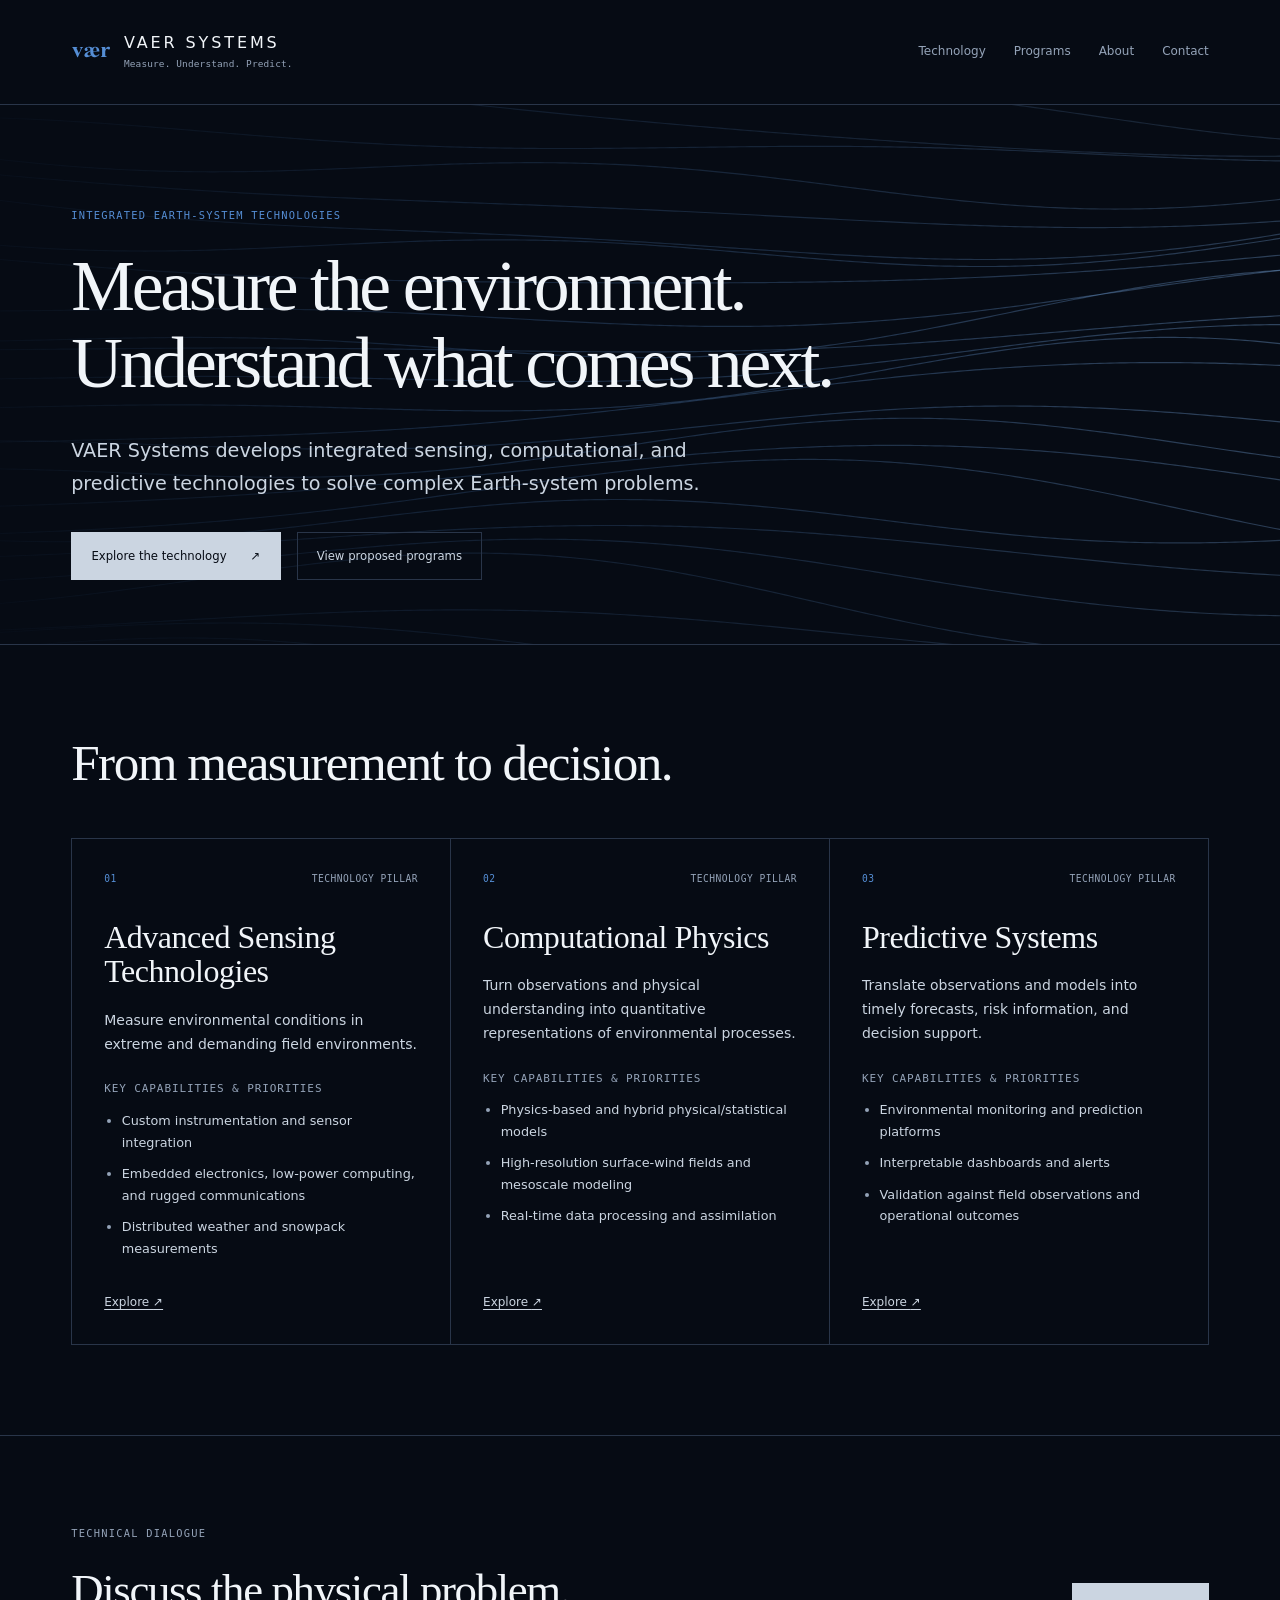
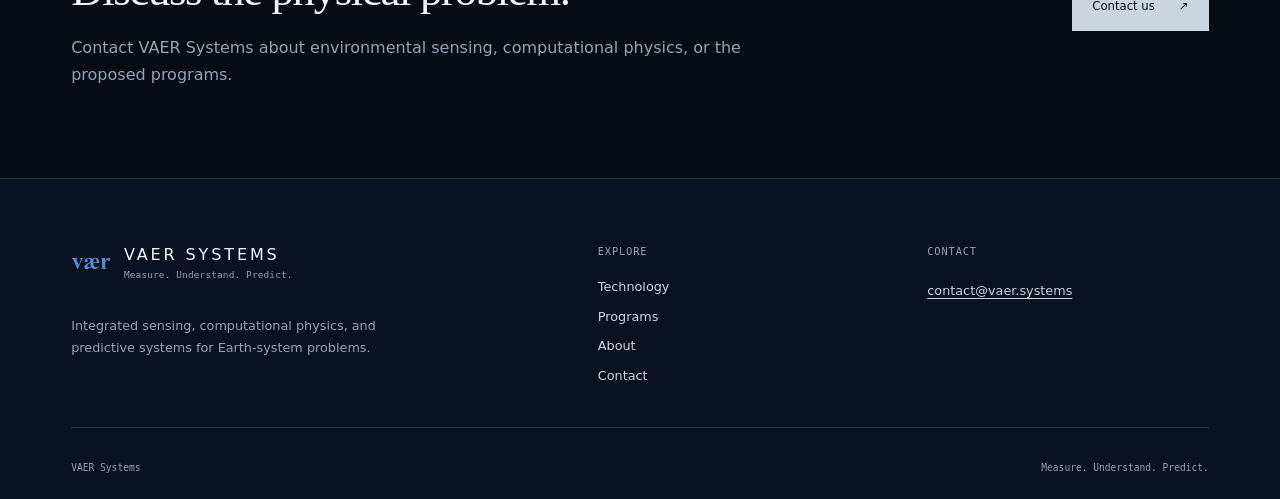
==== commit 7f47def9: "Upgrade field streamlines to high-resolution left-to-right traveling atmospheric wave" ====
--- a/index.html
+++ b/index.html
@@ -33,33 +33,7 @@
 <main id="main">
 <section class="hero">
 <div class="field-background" data-field-background aria-hidden="true">
-<svg viewBox="0 0 1440 700" preserveAspectRatio="xMidYMid slice" focusable="false" fill="none" stroke="currentColor" stroke-width="1">
-<path d="M-160,-215.3 L-128,-206.8 L-96,-197.9 L-64,-188.7 L-32,-179.4 L0,-170.0 L32,-160.6 L64,-151.3 L96,-142.2 L128,-133.3 L160,-124.7 L192,-116.6 L224,-109.0 L256,-101.9 L288,-95.5 L320,-89.9 L352,-85.1 L384,-81.3 L416,-78.5 L448,-76.9 L480,-76.6 L512,-77.7 L544,-80.3 L576,-84.6 L608,-90.7 L640,-98.6 L672,-108.5 L704,-120.2 L736,-133.8 L768,-149.0 L800,-165.6 L832,-183.3 L864,-201.5 L896,-220.0 L928,-238.0 L960,-255.1 L992,-270.7 L1024,-284.6 L1056,-296.2 L1088,-305.5 L1120,-312.2 L1152,-316.6 L1184,-318.8 L1216,-319.0 L1248,-317.6 L1280,-315.1 L1312,-311.7 L1344,-307.8 L1376,-303.7 L1408,-299.7 L1440,-295.8 L1472,-292.2 L1504,-288.9 L1536,-285.8 L1568,-282.8 L1600,-279.9"/>
-<path d="M-160,-178.2 L-128,-169.5 L-96,-160.5 L-64,-151.3 L-32,-141.9 L0,-132.5 L32,-123.1 L64,-113.9 L96,-104.8 L128,-96.0 L160,-87.6 L192,-79.7 L224,-72.2 L256,-65.4 L288,-59.3 L320,-53.9 L352,-49.4 L384,-45.9 L416,-43.4 L448,-42.1 L480,-42.1 L512,-43.5 L544,-46.5 L576,-51.1 L608,-57.5 L640,-65.7 L672,-75.9 L704,-88.0 L736,-101.8 L768,-117.3 L800,-134.1 L832,-152.0 L864,-170.5 L896,-189.0 L928,-207.2 L960,-224.4 L992,-240.2 L1024,-254.0 L1056,-265.7 L1088,-274.9 L1120,-281.7 L1152,-286.0 L1184,-288.1 L1216,-288.2 L1248,-286.6 L1280,-283.9 L1312,-280.3 L1344,-276.1 L1376,-271.8 L1408,-267.5 L1440,-263.4 L1472,-259.5 L1504,-255.9 L1536,-252.4 L1568,-249.1 L1600,-245.8"/>
-<path d="M-160,-141.0 L-128,-132.2 L-96,-123.1 L-64,-113.8 L-32,-104.4 L0,-95.0 L32,-85.7 L64,-76.5 L96,-67.5 L128,-58.9 L160,-50.6 L192,-42.8 L224,-35.6 L256,-29.0 L288,-23.1 L320,-18.0 L352,-13.8 L384,-10.5 L416,-8.4 L448,-7.4 L480,-7.7 L512,-9.5 L544,-12.7 L576,-17.7 L608,-24.4 L640,-33.0 L672,-43.5 L704,-55.8 L736,-69.9 L768,-85.6 L800,-102.7 L832,-120.8 L864,-139.5 L896,-158.2 L928,-176.5 L960,-193.8 L992,-209.6 L1024,-223.5 L1056,-235.2 L1088,-244.4 L1120,-251.1 L1152,-255.4 L1184,-257.3 L1216,-257.3 L1248,-255.6 L1280,-252.6 L1312,-248.8 L1344,-244.4 L1376,-239.8 L1408,-235.2 L1440,-230.8 L1472,-226.6 L1504,-222.7 L1536,-218.9 L1568,-215.3 L1600,-211.7"/>
-<path d="M-160,-103.7 L-128,-94.8 L-96,-85.6 L-64,-76.3 L-32,-66.9 L0,-57.5 L32,-48.2 L64,-39.1 L96,-30.2 L128,-21.7 L160,-13.6 L192,-6.0 L224,1.0 L256,7.4 L288,13.0 L320,17.8 L352,21.7 L384,24.7 L416,26.5 L448,27.2 L480,26.5 L512,24.5 L544,20.9 L576,15.6 L608,8.5 L640,-0.4 L672,-11.1 L704,-23.7 L736,-38.1 L768,-54.1 L800,-71.4 L832,-89.7 L864,-108.5 L896,-127.4 L928,-145.8 L960,-163.2 L992,-179.1 L1024,-193.0 L1056,-204.7 L1088,-213.9 L1120,-220.5 L1152,-224.7 L1184,-226.5 L1216,-226.3 L1248,-224.4 L1280,-221.3 L1312,-217.2 L1344,-212.6 L1376,-207.7 L1408,-202.9 L1440,-198.1 L1472,-193.6 L1504,-189.4 L1536,-185.3 L1568,-181.3 L1600,-177.4"/>
-<path d="M-160,-66.5 L-128,-57.4 L-96,-48.2 L-64,-38.8 L-32,-29.4 L0,-20.0 L32,-10.8 L64,-1.8 L96,7.0 L128,15.3 L160,23.3 L192,30.7 L224,37.5 L256,43.6 L288,49.0 L320,53.5 L352,57.1 L384,59.8 L416,61.3 L448,61.6 L480,60.7 L512,58.3 L544,54.3 L576,48.7 L608,41.4 L640,32.2 L672,21.1 L704,8.2 L736,-6.4 L768,-22.6 L800,-40.1 L832,-58.6 L864,-77.6 L896,-96.6 L928,-115.1 L960,-132.6 L992,-148.6 L1024,-162.5 L1056,-174.2 L1088,-183.3 L1120,-189.9 L1152,-193.9 L1184,-195.6 L1216,-195.3 L1248,-193.2 L1280,-189.8 L1312,-185.5 L1344,-180.7 L1376,-175.5 L1408,-170.4 L1440,-165.4 L1472,-160.5 L1504,-155.9 L1536,-151.5 L1568,-147.3 L1600,-143.0"/>
-<path d="M-160,-29.1 L-128,-20.0 L-96,-10.7 L-64,-1.3 L-32,8.1 L0,17.4 L32,26.6 L64,35.5 L96,44.1 L128,52.4 L160,60.1 L192,67.3 L224,73.9 L256,79.7 L288,84.8 L320,89.1 L352,92.4 L384,94.7 L416,96.0 L448,96.0 L480,94.7 L512,91.9 L544,87.7 L576,81.8 L608,74.1 L640,64.6 L672,53.3 L704,40.1 L736,25.2 L768,8.8 L800,-9.0 L832,-27.6 L864,-46.8 L896,-65.9 L928,-84.5 L960,-102.1 L992,-118.0 L1024,-132.0 L1056,-143.7 L1088,-152.7 L1120,-159.2 L1152,-163.1 L1184,-164.7 L1216,-164.2 L1248,-161.9 L1280,-158.3 L1312,-153.8 L1344,-148.6 L1376,-143.2 L1408,-137.8 L1440,-132.5 L1472,-127.3 L1504,-122.4 L1536,-117.7 L1568,-113.1 L1600,-108.4"/>
-<path d="M-160,8.2 L-128,17.4 L-96,26.8 L-64,36.2 L-32,45.6 L0,54.8 L32,63.9 L64,72.8 L96,81.2 L128,89.3 L160,96.9 L192,103.8 L224,110.2 L256,115.8 L288,120.6 L320,124.6 L352,127.6 L384,129.6 L416,130.5 L448,130.2 L480,128.6 L512,125.5 L544,120.9 L576,114.7 L608,106.7 L640,96.9 L672,85.3 L704,71.9 L736,56.7 L768,40.1 L800,22.1 L832,3.3 L864,-16.0 L896,-35.2 L928,-53.9 L960,-71.5 L992,-87.5 L1024,-101.5 L1056,-113.1 L1088,-122.1 L1120,-128.5 L1152,-132.3 L1184,-133.7 L1216,-133.0 L1248,-130.5 L1280,-126.7 L1312,-121.9 L1344,-116.5 L1376,-110.8 L1408,-105.1 L1440,-99.4 L1472,-94.0 L1504,-88.7 L1536,-83.7 L1568,-78.7 L1600,-73.8"/>
-<path d="M-160,45.6 L-128,54.9 L-96,64.3 L-64,73.7 L-32,83.0 L0,92.3 L32,101.3 L64,110.0 L96,118.3 L128,126.2 L160,133.5 L192,140.3 L224,146.4 L256,151.7 L288,156.3 L320,160.0 L352,162.7 L384,164.4 L416,164.9 L448,164.3 L480,162.3 L512,158.9 L544,154.0 L576,147.5 L608,139.2 L640,129.1 L672,117.2 L704,103.5 L736,88.2 L768,71.3 L800,53.2 L832,34.2 L864,14.8 L896,-4.6 L928,-23.4 L960,-41.0 L992,-57.0 L1024,-71.0 L1056,-82.5 L1088,-91.5 L1120,-97.8 L1152,-101.4 L1184,-102.7 L1216,-101.8 L1248,-99.1 L1280,-95.0 L1312,-90.0 L1344,-84.3 L1376,-78.3 L1408,-72.3 L1440,-66.3 L1472,-60.5 L1504,-55.0 L1536,-49.6 L1568,-44.3 L1600,-39.0"/>
-<path d="M-160,83.1 L-128,92.4 L-96,101.8 L-64,111.2 L-32,120.5 L0,129.6 L32,138.5 L64,147.1 L96,155.3 L128,163.0 L160,170.1 L192,176.7 L224,182.5 L256,187.6 L288,191.8 L320,195.2 L352,197.6 L384,199.0 L416,199.2 L448,198.2 L480,196.0 L512,192.2 L544,187.0 L576,180.1 L608,171.6 L640,161.2 L672,149.0 L704,135.1 L736,119.5 L768,102.4 L800,84.1 L832,65.0 L864,45.5 L896,26.0 L928,7.2 L960,-10.5 L992,-26.5 L1024,-40.5 L1056,-52.0 L1088,-60.8 L1120,-67.0 L1152,-70.5 L1184,-71.5 L1216,-70.4 L1248,-67.5 L1280,-63.2 L1312,-57.9 L1344,-52.0 L1376,-45.7 L1408,-39.3 L1440,-33.0 L1472,-26.9 L1504,-21.1 L1536,-15.3 L1568,-9.7 L1600,-4.1"/>
-<path d="M-160,120.5 L-128,129.9 L-96,139.3 L-64,148.6 L-32,157.9 L0,167.0 L32,175.8 L64,184.2 L96,192.2 L128,199.7 L160,206.7 L192,212.9 L224,218.5 L256,223.3 L288,227.3 L320,230.3 L352,232.4 L384,233.5 L416,233.4 L448,232.1 L480,229.5 L512,225.4 L544,219.9 L576,212.7 L608,203.8 L640,193.2 L672,180.8 L704,166.6 L736,150.8 L768,133.5 L800,115.1 L832,95.8 L864,76.1 L896,56.6 L928,37.7 L960,20.0 L992,4.0 L1024,-9.9 L1056,-21.3 L1088,-30.1 L1120,-36.1 L1152,-39.5 L1184,-40.4 L1216,-39.0 L1248,-35.9 L1280,-31.4 L1312,-25.8 L1344,-19.5 L1376,-12.9 L1408,-6.3 L1440,0.3 L1472,6.8 L1504,13.0 L1536,19.0 L1568,25.0 L1600,30.9"/>
-<path d="M-160,158.0 L-128,167.4 L-96,176.8 L-64,186.1 L-32,195.3 L0,204.3 L32,213.0 L64,221.3 L96,229.1 L128,236.4 L160,243.1 L192,249.1 L224,254.4 L256,259.0 L288,262.6 L320,265.4 L352,267.1 L384,267.9 L416,267.4 L448,265.8 L480,262.9 L512,258.5 L544,252.6 L576,245.2 L608,236.0 L640,225.1 L672,212.4 L704,198.0 L736,182.0 L768,164.5 L800,145.9 L832,126.5 L864,106.7 L896,87.1 L928,68.2 L960,50.5 L992,34.5 L1024,20.7 L1056,9.3 L1088,0.7 L1120,-5.2 L1152,-8.4 L1184,-9.1 L1216,-7.6 L1248,-4.2 L1280,0.6 L1312,6.5 L1344,13.0 L1376,19.9 L1408,26.9 L1440,33.8 L1472,40.6 L1504,47.1 L1536,53.5 L1568,59.8 L1600,66.0"/>
-<path d="M-160,195.5 L-128,204.9 L-96,214.2 L-64,223.5 L-32,232.7 L0,241.6 L32,250.1 L64,258.2 L96,265.9 L128,273.0 L160,279.4 L192,285.2 L224,290.3 L256,294.5 L288,297.8 L320,300.3 L352,301.7 L384,302.1 L416,301.4 L448,299.4 L480,296.1 L512,291.5 L544,285.3 L576,277.5 L608,268.1 L640,256.9 L672,244.0 L704,229.4 L736,213.1 L768,195.5 L800,176.7 L832,157.2 L864,137.3 L896,117.7 L928,98.7 L960,81.0 L992,65.0 L1024,51.3 L1056,40.0 L1088,31.5 L1120,25.7 L1152,22.7 L1184,22.3 L1216,24.0 L1248,27.6 L1280,32.7 L1312,38.9 L1344,45.7 L1376,52.9 L1408,60.2 L1440,67.4 L1472,74.5 L1504,81.4 L1536,88.1 L1568,94.7 L1600,101.2"/>
-<path d="M-160,232.9 L-128,242.4 L-96,251.7 L-64,261.0 L-32,270.0 L0,278.8 L32,287.2 L64,295.1 L96,302.6 L128,309.5 L160,315.7 L192,321.2 L224,326.0 L256,329.9 L288,332.9 L320,335.1 L352,336.2 L384,336.3 L416,335.2 L448,332.9 L480,329.3 L512,324.3 L544,317.8 L576,309.8 L608,300.1 L640,288.6 L672,275.5 L704,260.6 L736,244.2 L768,226.4 L800,207.5 L832,187.8 L864,167.9 L896,148.2 L928,129.2 L960,111.5 L992,95.6 L1024,81.9 L1056,70.7 L1088,62.3 L1120,56.8 L1152,53.9 L1184,53.7 L1216,55.7 L1248,59.5 L1280,64.9 L1312,71.3 L1344,78.5 L1376,86.0 L1408,93.6 L1440,101.2 L1472,108.6 L1504,115.8 L1536,122.8 L1568,129.7 L1600,136.6"/>
-<path d="M-160,270.4 L-128,279.8 L-96,289.2 L-64,298.4 L-32,307.3 L0,315.9 L32,324.2 L64,332.0 L96,339.2 L128,345.9 L160,351.8 L192,357.1 L224,361.6 L256,365.2 L288,367.9 L320,369.7 L352,370.5 L384,370.3 L416,368.9 L448,366.2 L480,362.3 L512,357.0 L544,350.3 L576,341.9 L608,331.9 L640,320.2 L672,306.8 L704,291.8 L736,275.2 L768,257.2 L800,238.2 L832,218.4 L864,198.4 L896,178.7 L928,159.7 L960,142.0 L992,126.2 L1024,112.6 L1056,101.5 L1088,93.3 L1120,87.9 L1152,85.2 L1184,85.2 L1216,87.4 L1248,91.5 L1280,97.2 L1312,103.9 L1344,111.4 L1376,119.2 L1408,127.1 L1440,135.0 L1472,142.8 L1504,150.3 L1536,157.7 L1568,164.9 L1600,172.0"/>
-<path d="M-160,307.9 L-128,317.3 L-96,326.6 L-64,335.7 L-32,344.6 L0,353.1 L32,361.1 L64,368.7 L96,375.8 L128,382.2 L160,387.9 L192,392.9 L224,397.0 L256,400.4 L288,402.8 L320,404.3 L352,404.8 L384,404.2 L416,402.4 L448,399.5 L480,395.3 L512,389.6 L544,382.6 L576,373.9 L608,363.7 L640,351.8 L672,338.1 L704,322.9 L736,306.1 L768,288.0 L800,268.9 L832,249.0 L864,229.0 L896,209.2 L928,190.2 L960,172.6 L992,156.8 L1024,143.3 L1056,132.4 L1088,124.3 L1120,119.0 L1152,116.6 L1184,116.8 L1216,119.3 L1248,123.7 L1280,129.6 L1312,136.6 L1344,144.4 L1376,152.5 L1408,160.8 L1440,169.0 L1472,177.1 L1504,185.0 L1536,192.6 L1568,200.2 L1600,207.6"/>
-<path d="M-160,345.4 L-128,354.8 L-96,364.0 L-64,373.0 L-32,381.8 L0,390.1 L32,398.0 L64,405.4 L96,412.2 L128,418.4 L160,423.8 L192,428.5 L224,432.4 L256,435.4 L288,437.6 L320,438.7 L352,438.9 L384,437.9 L416,435.9 L448,432.6 L480,428.1 L512,422.2 L544,414.8 L576,405.9 L608,395.4 L640,383.2 L672,369.4 L704,353.9 L736,337.0 L768,318.8 L800,299.5 L832,279.6 L864,259.5 L896,239.7 L928,220.7 L960,203.1 L992,187.4 L1024,174.0 L1056,163.2 L1088,155.3 L1120,150.3 L1152,148.1 L1184,148.5 L1216,151.2 L1248,155.9 L1280,162.1 L1312,169.4 L1344,177.5 L1376,186.0 L1408,194.6 L1440,203.1 L1472,211.5 L1504,219.7 L1536,227.7 L1568,235.5 L1600,243.3"/>
-<path d="M-160,382.9 L-128,392.2 L-96,401.4 L-64,410.3 L-32,418.9 L0,427.1 L32,434.8 L64,442.0 L96,448.6 L128,454.5 L160,459.7 L192,464.1 L224,467.7 L256,470.4 L288,472.2 L320,473.0 L352,472.8 L384,471.6 L416,469.2 L448,465.6 L480,460.8 L512,454.5 L544,446.9 L576,437.7 L608,427.0 L640,414.6 L672,400.5 L704,384.9 L736,367.8 L768,349.5 L800,330.1 L832,310.1 L864,290.0 L896,270.2 L928,251.2 L960,233.7 L992,218.1 L1024,204.8 L1056,194.2 L1088,186.4 L1120,181.6 L1152,179.6 L1184,180.2 L1216,183.2 L1248,188.2 L1280,194.7 L1312,202.4 L1344,210.7 L1376,219.5 L1408,228.5 L1440,237.4 L1472,246.1 L1504,254.6 L1536,262.9 L1568,271.0 L1600,279.1"/>
-<path d="M-160,420.4 L-128,429.7 L-96,438.8 L-64,447.6 L-32,456.0 L0,464.0 L32,471.6 L64,478.5 L96,484.9 L128,490.5 L160,495.4 L192,499.6 L224,502.8 L256,505.2 L288,506.7 L320,507.2 L352,506.7 L384,505.1 L416,502.4 L448,498.5 L480,493.3 L512,486.8 L544,478.9 L576,469.5 L608,458.5 L640,445.8 L672,431.6 L704,415.8 L736,398.6 L768,380.1 L800,360.7 L832,340.7 L864,320.5 L896,300.7 L928,281.8 L960,264.3 L992,248.8 L1024,235.6 L1056,225.2 L1088,217.6 L1120,213.0 L1152,211.2 L1184,212.1 L1216,215.4 L1248,220.6 L1280,227.4 L1312,235.4 L1344,244.1 L1376,253.2 L1408,262.5 L1440,271.7 L1472,280.8 L1504,289.6 L1536,298.2 L1568,306.6 L1600,315.0"/>
-<path d="M-160,457.9 L-128,467.1 L-96,476.1 L-64,484.8 L-32,493.1 L0,500.9 L32,508.2 L64,515.0 L96,521.1 L128,526.5 L160,531.1 L192,534.9 L224,537.9 L256,539.9 L288,541.1 L320,541.3 L352,540.4 L384,538.5 L416,535.5 L448,531.3 L480,525.8 L512,519.0 L544,510.8 L576,501.1 L608,489.9 L640,477.1 L672,462.6 L704,446.7 L736,429.3 L768,410.7 L800,391.2 L832,371.2 L864,351.0 L896,331.2 L928,312.4 L960,295.0 L992,279.6 L1024,266.5 L1056,256.2 L1088,248.9 L1120,244.4 L1152,242.9 L1184,244.1 L1216,247.6 L1248,253.2 L1280,260.3 L1312,268.6 L1344,277.6 L1376,287.0 L1408,296.6 L1440,306.2 L1472,315.6 L1504,324.7 L1536,333.6 L1568,342.4 L1600,351.0"/>
-<path d="M-160,495.3 L-128,504.5 L-96,513.3 L-64,521.9 L-32,530.0 L0,537.7 L32,544.8 L64,551.3 L96,557.2 L128,562.3 L160,566.6 L192,570.1 L224,572.8 L256,574.5 L288,575.4 L320,575.2 L352,574.0 L384,571.8 L416,568.4 L448,563.9 L480,558.2 L512,551.1 L544,542.6 L576,532.7 L608,521.2 L640,508.2 L672,493.6 L704,477.5 L736,460.0 L768,441.3 L800,421.8 L832,401.7 L864,381.5 L896,361.7 L928,343.0 L960,325.7 L992,310.4 L1024,297.5 L1056,287.4 L1088,280.2 L1120,276.0 L1152,274.7 L1184,276.2 L1216,280.0 L1248,285.8 L1280,293.3 L1312,301.8 L1344,311.2 L1376,321.0 L1408,330.9 L1440,340.8 L1472,350.5 L1504,359.9 L1536,369.2 L1568,378.2 L1600,387.1"/>
-<path d="M-160,532.7 L-128,541.8 L-96,550.6 L-64,559.0 L-32,566.9 L0,574.4 L32,581.3 L64,587.6 L96,593.2 L128,598.0 L160,602.0 L192,605.2 L224,607.6 L256,609.0 L288,609.5 L320,609.0 L352,607.5 L384,604.9 L416,601.3 L448,596.5 L480,590.4 L512,583.1 L544,574.3 L576,564.2 L608,552.5 L640,539.3 L672,524.5 L704,508.3 L736,490.7 L768,471.9 L800,452.3 L832,432.2 L864,412.0 L896,392.3 L928,373.6 L960,356.4 L992,341.2 L1024,328.5 L1056,318.6 L1088,311.6 L1120,307.7 L1152,306.6 L1184,308.3 L1216,312.5 L1248,318.6 L1280,326.3 L1312,335.3 L1344,344.9 L1376,355.0 L1408,365.3 L1440,375.5 L1472,385.5 L1504,395.3 L1536,404.8 L1568,414.1 L1600,423.2"/>
-<path d="M-160,570.1 L-128,579.1 L-96,587.7 L-64,596.0 L-32,603.8 L0,611.1 L32,617.7 L64,623.7 L96,629.1 L128,633.6 L160,637.3 L192,640.2 L224,642.3 L256,643.4 L288,643.5 L320,642.7 L352,640.9 L384,638.0 L416,634.0 L448,628.9 L480,622.5 L512,614.9 L544,605.9 L576,595.5 L608,583.7 L640,570.3 L672,555.3 L704,539.0 L736,521.3 L768,502.5 L800,482.8 L832,462.7 L864,442.5 L896,422.9 L928,404.2 L960,387.2 L992,372.2 L1024,359.6 L1056,349.9 L1088,343.1 L1120,339.4 L1152,338.6 L1184,340.6 L1216,345.0 L1248,351.5 L1280,359.5 L1312,368.8 L1344,378.8 L1376,389.2 L1408,399.8 L1440,410.3 L1472,420.7 L1504,430.7 L1536,440.5 L1568,450.1 L1600,459.5"/>
-<path d="M-160,607.5 L-128,616.3 L-96,624.9 L-64,632.9 L-32,640.6 L0,647.6 L32,654.0 L64,659.8 L96,664.8 L128,669.1 L160,672.5 L192,675.1 L224,676.8 L256,677.6 L288,677.4 L320,676.3 L352,674.1 L384,670.9 L416,666.6 L448,661.2 L480,654.6 L512,646.7 L544,637.5 L576,626.9 L608,614.8 L640,601.2 L672,586.1 L704,569.7 L736,551.9 L768,533.0 L800,513.3 L832,493.2 L864,473.1 L896,453.5 L928,435.0 L960,418.0 L992,403.1 L1024,390.8 L1056,381.2 L1088,374.7 L1120,371.2 L1152,370.7 L1184,373.0 L1216,377.7 L1248,384.5 L1280,392.9 L1312,402.4 L1344,412.8 L1376,423.5 L1408,434.4 L1440,445.3 L1472,455.9 L1504,466.3 L1536,476.4 L1568,486.2 L1600,495.9"/>
-<path d="M-160,644.8 L-128,653.6 L-96,661.9 L-64,669.8 L-32,677.2 L0,684.1 L32,690.3 L64,695.8 L96,700.5 L128,704.5 L160,707.6 L192,709.9 L224,711.2 L256,711.7 L288,711.2 L320,709.7 L352,707.2 L384,703.7 L416,699.1 L448,693.4 L480,686.5 L512,678.4 L544,668.9 L576,658.1 L608,645.8 L640,632.1 L672,616.9 L704,600.3 L736,582.4 L768,563.5 L800,543.8 L832,523.7 L864,503.6 L896,484.1 L928,465.7 L960,448.9 L992,434.2 L1024,422.0 L1056,412.7 L1088,406.4 L1120,403.2 L1152,403.0 L1184,405.5 L1216,410.5 L1248,417.6 L1280,426.3 L1312,436.2 L1344,446.9 L1376,458.0 L1408,469.2 L1440,480.3 L1472,491.3 L1504,502.0 L1536,512.4 L1568,522.5 L1600,532.4"/>
-<path d="M-160,682.1 L-128,690.7 L-96,698.9 L-64,706.7 L-32,713.9 L0,720.5 L32,726.4 L64,731.6 L96,736.1 L128,739.8 L160,742.6 L192,744.5 L224,745.6 L256,745.7 L288,744.9 L320,743.1 L352,740.3 L384,736.4 L416,731.5 L448,725.5 L480,718.4 L512,710.0 L544,700.3 L576,689.3 L608,676.8 L640,662.9 L672,647.6 L704,630.9 L736,613.0 L768,594.0 L800,574.3 L832,554.2 L864,534.2 L896,514.8 L928,496.5 L960,479.8 L992,465.3 L1024,453.3 L1056,444.2 L1088,438.2 L1120,435.2 L1152,435.3 L1184,438.1 L1216,443.5 L1248,450.8 L1280,459.9 L1312,470.1 L1344,481.1 L1376,492.5 L1408,504.1 L1440,515.5 L1472,526.8 L1504,537.8 L1536,548.4 L1568,558.8 L1600,568.9"/>
-</svg>
+<canvas class="field-canvas"></canvas>
 </div>
 <div class="container hero-container">
 <div class="hero-content">
--- a/css/style.css
+++ b/css/style.css
@@ -51,14 +51,13 @@
 /* Decorative contours: a static baseline, with optional pointer deformation. */
 .home .hero { position: relative; isolation: isolate; overflow: hidden; }
 .home .hero-container { position: relative; z-index: 1; }
-.field-background { position: absolute; inset: 0; z-index: 0; overflow: hidden; pointer-events: none; color: var(--accent); opacity: .32; mask-image: linear-gradient(100deg, transparent 10%, #000 85%); }
-.field-background svg { display: block; width: 100%; height: 100%; }
-.field-background path { vector-effect: non-scaling-stroke; }
+.field-background { position: absolute; inset: 0; z-index: 0; overflow: hidden; pointer-events: none; }
+.field-canvas { display: block; width: 100%; height: 100%; pointer-events: none; }
 @media (max-width: 700px) {
-  .field-background { opacity: .16; mask-image: linear-gradient(100deg, transparent, #000); }
+  .field-background { opacity: .7; }
 }
 @media (prefers-reduced-motion: reduce) {
-  .field-background { opacity: .2; }
+  .field-background { opacity: .5; }
 }
 .eyebrow { color: var(--muted); font: .65rem/1.6 var(--mono); letter-spacing: .12em; text-transform: uppercase; margin-bottom: 1.5rem; }
 .hero .eyebrow { color: var(--accent); }
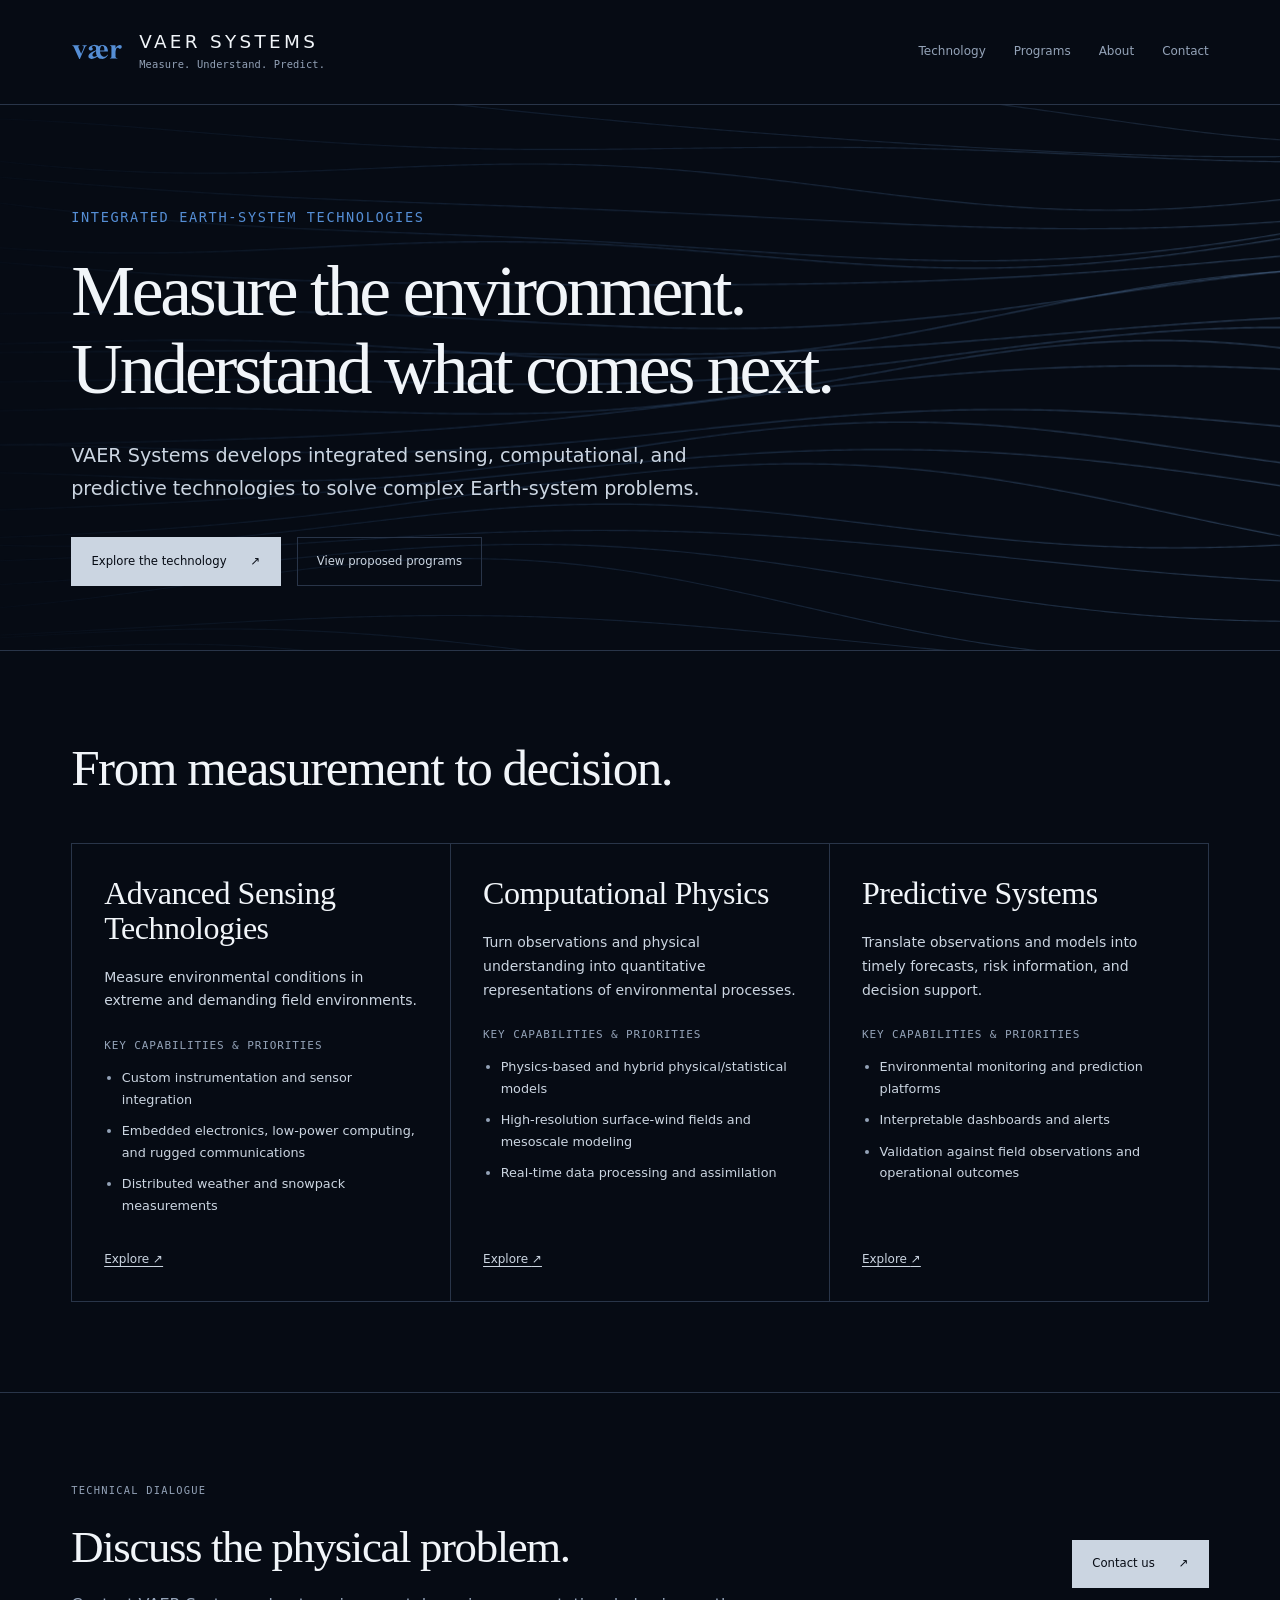
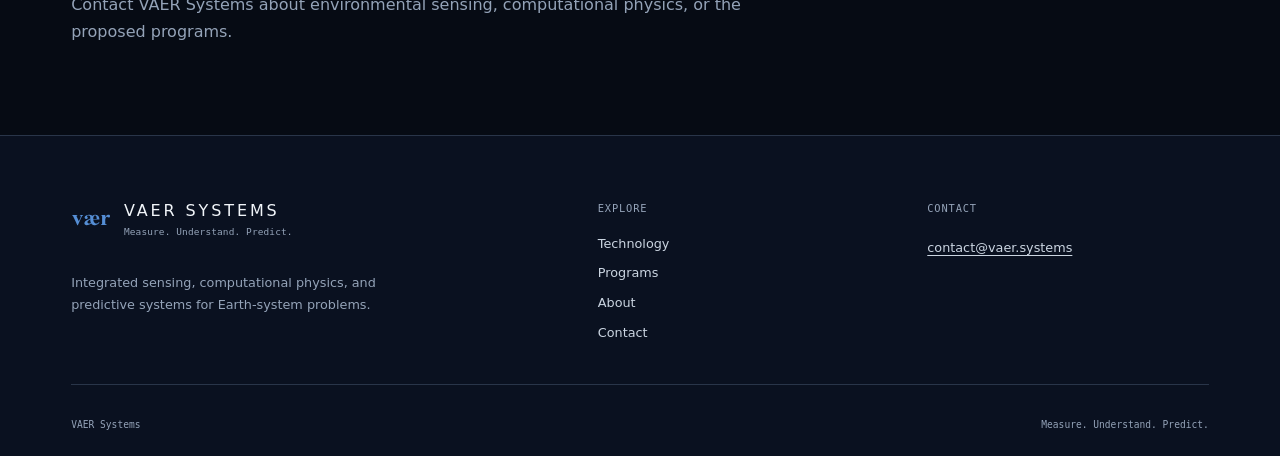
==== commit ec040c2d: "Update styles and content: enlarge header logo and hero eyebrows, refine integration banner and Prog" ====
--- a/index.html
+++ b/index.html
@@ -15,7 +15,7 @@
 <div class="container site-header-inner">
 <a class="brand" href="index.html" aria-label="VAER Systems home">
 <span class="brand-mark-wrapper">
-<img class="brand-mark" src="assets/vaer_mark.svg" width="40" height="40" alt="VAER geometric mark">
+<img class="brand-mark" src="assets/vaer_mark.svg" width="52" height="52" alt="VAER geometric mark">
 </span>
 <span class="brand-text-group">
 <span class="brand-name">VAER SYSTEMS</span>
@@ -55,10 +55,6 @@
 </div>
 <div class="service-grid">
 <article class="service">
-<div class="service-top-meta">
-<span class="service-number">01</span>
-<span class="service-tag">Technology pillar</span>
-</div>
 <h3>Advanced Sensing Technologies</h3>
 <p>Measure environmental conditions in extreme and demanding field environments.</p>
 <div class="service-benefits">
@@ -73,10 +69,6 @@
 </a>
 </article>
 <article class="service">
-<div class="service-top-meta">
-<span class="service-number">02</span>
-<span class="service-tag">Technology pillar</span>
-</div>
 <h3>Computational Physics</h3>
 <p>Turn observations and physical understanding into quantitative representations of environmental processes.</p>
 <div class="service-benefits">
@@ -91,10 +83,6 @@
 </a>
 </article>
 <article class="service">
-<div class="service-top-meta">
-<span class="service-number">03</span>
-<span class="service-tag">Technology pillar</span>
-</div>
 <h3>Predictive Systems</h3>
 <p>Translate observations and models into timely forecasts, risk information, and decision support.</p>
 <div class="service-benefits">
--- a/css/style.css
+++ b/css/style.css
@@ -42,6 +42,11 @@
 .brand-text-group { display: flex; flex-direction: column; gap: .25rem; }
 .brand-name { color: var(--bright); font: 500 1rem/1.2 var(--sans); letter-spacing: .18em; }
 .brand-tag { color: var(--muted); font: .59rem/1.5 var(--mono); letter-spacing: .015em; }
+.site-header .brand { gap: 1rem; }
+.site-header .brand-mark-wrapper { width: 52px; }
+.site-header .brand-mark { width: 52px; height: 52px; }
+.site-header .brand-name { font-size: 1.15rem; }
+.site-header .brand-tag { font-size: .65rem; }
 .site-nav { display: flex; flex-wrap: wrap; gap: 1.75rem; }
 .site-nav a { color: var(--muted); font: .75rem/1.7 var(--sans); text-decoration: none; padding-block: .6rem; border-bottom: 1px solid transparent; }
 .site-nav a:hover, .site-nav a[aria-current="page"] { color: var(--bright); border-bottom-color: var(--accent); }
@@ -49,8 +54,8 @@
 .hero-container { display: grid; gap: 4rem; }
 .hero-content { max-width: 66rem; }
 /* Decorative contours: a static baseline, with optional pointer deformation. */
-.home .hero { position: relative; isolation: isolate; overflow: hidden; }
-.home .hero-container { position: relative; z-index: 1; }
+.hero { position: relative; isolation: isolate; overflow: hidden; }
+.hero-container { position: relative; z-index: 1; }
 .field-background { position: absolute; inset: 0; z-index: 0; overflow: hidden; pointer-events: none; }
 .field-canvas { display: block; width: 100%; height: 100%; pointer-events: none; }
 @media (max-width: 700px) {
@@ -60,7 +65,7 @@
   .field-background { opacity: .5; }
 }
 .eyebrow { color: var(--muted); font: .65rem/1.6 var(--mono); letter-spacing: .12em; text-transform: uppercase; margin-bottom: 1.5rem; }
-.hero .eyebrow { color: var(--accent); }
+.hero .eyebrow { color: var(--accent); font-size: .85rem; }
 .hero-intro { font-size: clamp(1.05rem, 1.7vw, 1.2rem); max-width: 44rem; margin-top: 2rem; }
 .hero-actions { display: flex; flex-wrap: wrap; gap: 1rem; margin-top: 2rem; }
 .button { display: inline-flex; align-items: center; justify-content: center; gap: 1.5rem; padding: .9rem 1.2rem; font: 500 .73rem/1.5 var(--sans); text-decoration: none; border: 1px solid var(--line); }
@@ -72,7 +77,7 @@
 .hero-chain { display: grid; grid-template-columns: repeat(5, minmax(0, 1fr)); list-style: none; padding: 0; margin: 2rem 0; }
 .hero-chain li { border-left: 1px solid var(--line); padding: .3rem 1.25rem; display: flex; flex-direction: column; gap: .65rem; }
 .hero-chain li:first-child { padding-left: 0; border-left: 0; }
-.chain-step { color: var(--accent); font: .65rem/1.6 var(--mono); display: block; }
+.chain-step { color: var(--accent); font: 600 .9rem/1.5 var(--mono); display: block; }
 .hero-chain strong { color: var(--bright); font: 400 clamp(1.1rem, 2.5vw, 1.8rem)/1.1 var(--heading); }
 .schematic-note { color: var(--muted); font-size: .75rem; max-width: 42rem; }
 .section { padding-block: clamp(3.5rem, 7vw, 6rem); border-bottom: 1px solid var(--line); }
@@ -105,7 +110,7 @@
 .faq details[open] summary::after { content: "−"; }
 .faq-answer { padding: 0 2rem 1.75rem 0; max-width: 48rem; color: var(--muted); }
 .chain { list-style: none; padding: 0; margin: 0; display: grid; grid-template-columns: repeat(5, minmax(0, 1fr)); gap: 1.5rem; }
-.chain li { margin: 0; padding-top: 1rem; border-top: 1px solid var(--accent); }
+.chain li { margin: 0; padding-top: 1rem; border-top: 2px solid var(--accent); }
 .chain h3 { margin-block: .75rem 1rem; font-size: 1.55rem; }
 .chain p { font-size: .8rem; color: var(--muted); }
 .capability-list { border-top: 1px solid var(--line); }
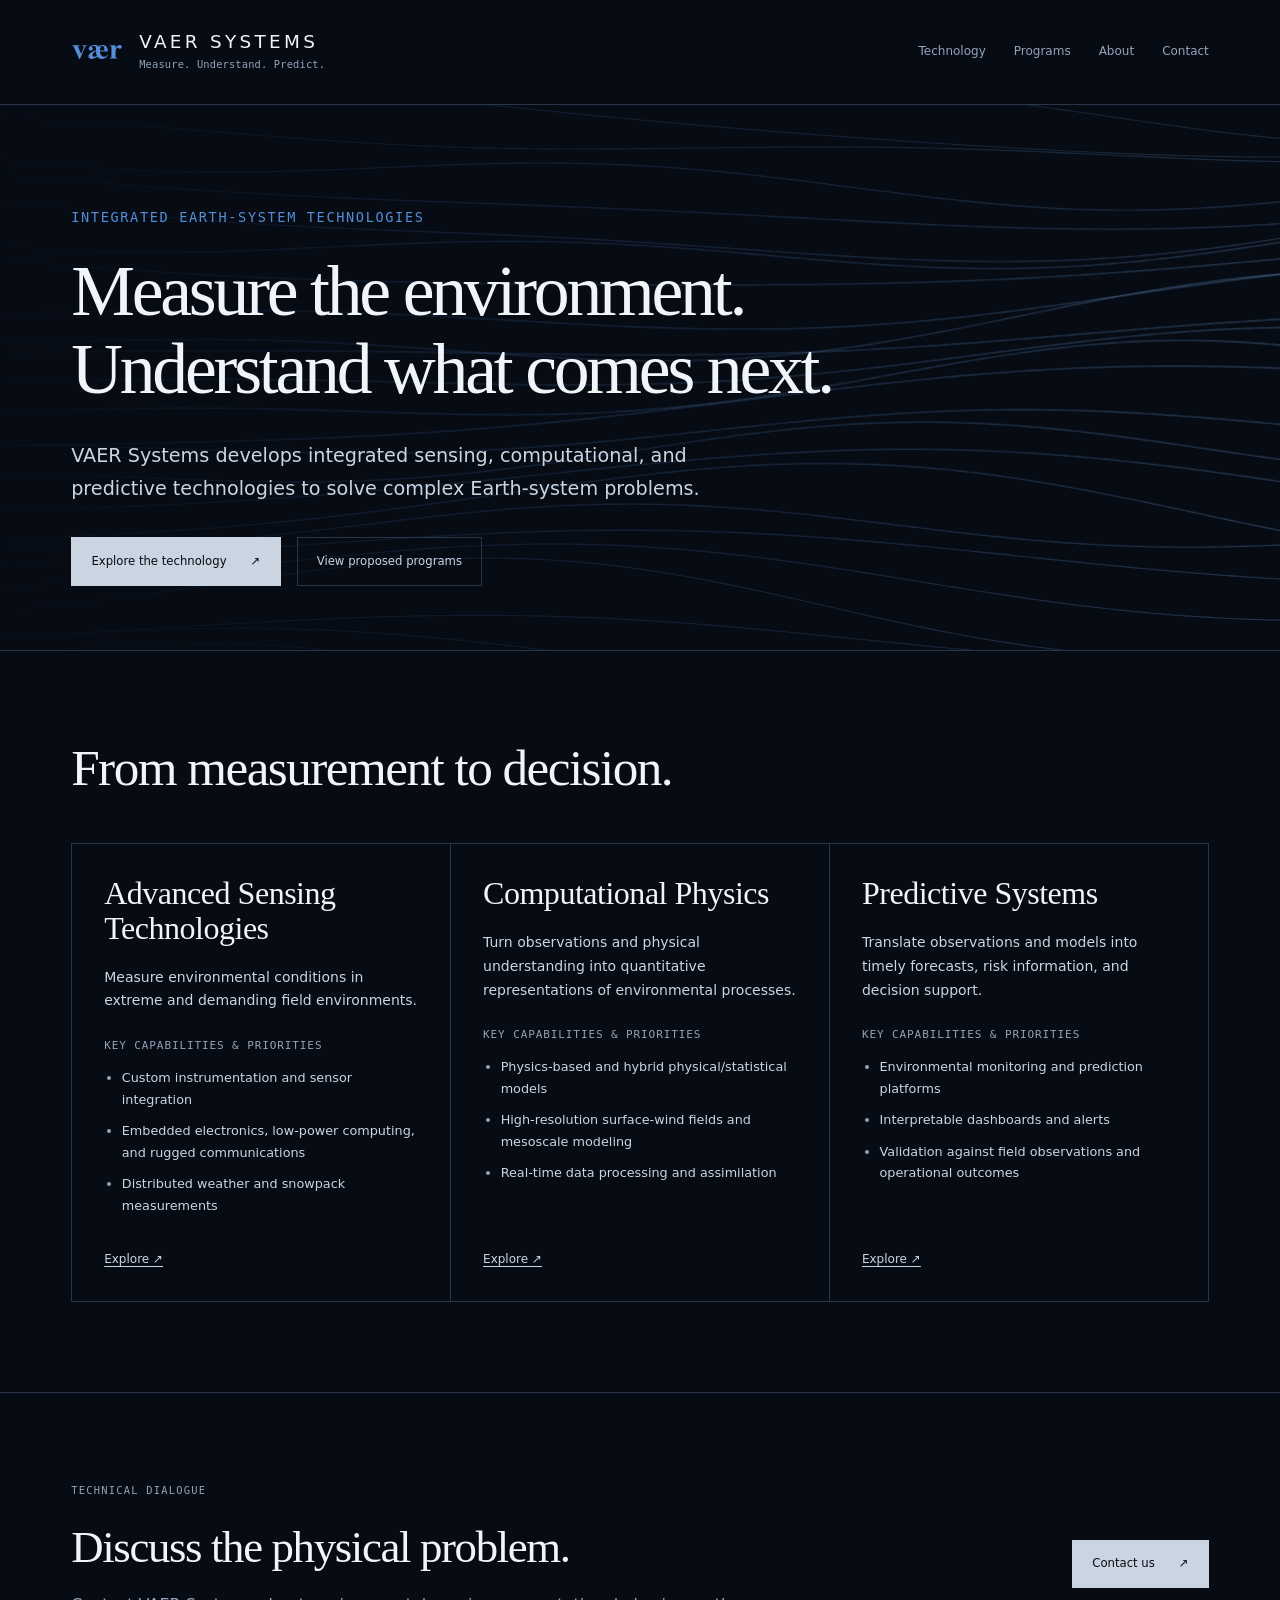
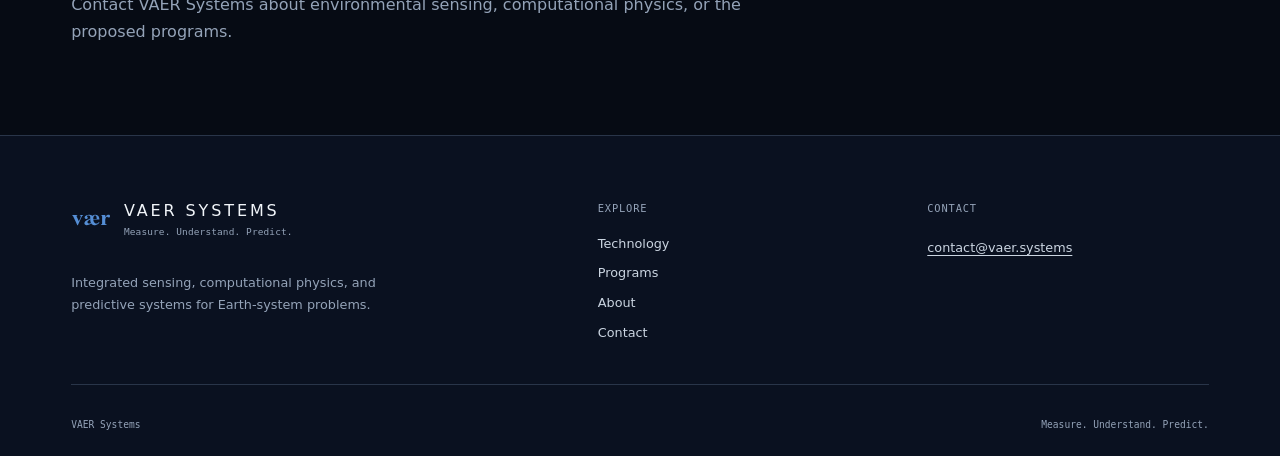
==== commit c7f0ba37: "Fix about page profile cards: remove lazy loading, bust CSS cache with ?v=2, and harden horizontal c" ====
--- a/index.html
+++ b/index.html
@@ -6,7 +6,7 @@
 <title>Measure. Understand. Predict. — VAER Systems</title>
 <meta name="description" content="Integrated sensing, computational physics, and predictive technologies for complex Earth-system problems.">
 <link rel="icon" href="assets/favicon.svg" type="image/svg+xml">
-<link rel="stylesheet" href="css/style.css">
+<link rel="stylesheet" href="css/style.css?v=2">
 <script src="js/field-background.js" defer></script>
 </head>
 <body class="home">
--- a/css/style.css
+++ b/css/style.css
@@ -133,6 +133,24 @@
 .value-card h3 { margin-bottom: 1.25rem; }
 .value-card p:last-child { color: var(--muted); }
 .mission-copy { max-width: 48rem; }
+/* Team Profiles */
+.team-grid { display: grid; grid-template-columns: repeat(2, minmax(0, 1fr)); gap: 2.5rem; margin-top: 2.5rem; }
+.team-card { border: 1px solid var(--line); background: var(--surface); display: flex; flex-direction: column; }
+.team-card-horizontal { grid-column: 1 / -1; display: grid; grid-template-columns: minmax(280px, 1fr) 1.6fr; }
+.team-media { aspect-ratio: 4 / 3; width: 100%; border-bottom: 1px solid var(--line); background: #080f1e; position: relative; overflow: hidden; }
+.team-card-horizontal .team-media { aspect-ratio: auto; height: 100%; min-height: 280px; border-bottom: 0; border-right: 1px solid var(--line); position: relative; }
+.team-photo { width: 100%; height: 100%; object-fit: cover; object-position: center center; display: block; }
+.team-card-horizontal .team-photo { position: absolute; top: 0; left: 0; width: 100%; height: 100%; }
+.team-photo-luca { object-position: center 20%; }
+.photo-placeholder { width: 100%; height: 100%; display: flex; flex-direction: column; align-items: center; justify-content: center; gap: .75rem; color: var(--muted); background: linear-gradient(135deg, rgba(85, 142, 213, 0.04) 0%, transparent 100%), radial-gradient(circle at 50% 50%, rgba(41, 53, 73, 0.4) 1px, transparent 1px); background-size: 100% 100%, 18px 18px; }
+.placeholder-icon { color: var(--accent); opacity: .75; }
+.placeholder-caption { font: .62rem/1.5 var(--mono); letter-spacing: .1em; text-transform: uppercase; color: var(--muted); }
+.team-content { padding: 2rem; display: flex; flex-direction: column; gap: 1.25rem; flex-grow: 1; }
+.team-card-horizontal .team-content { padding: 2.5rem; justify-content: center; }
+.team-header h3 { font-size: clamp(1.4rem, 2.2vw, 1.7rem); margin-bottom: .35rem; }
+.team-role { color: var(--accent); font: 500 .72rem/1.5 var(--mono); letter-spacing: .06em; text-transform: uppercase; }
+.team-bio { color: var(--text); font-size: .875rem; line-height: 1.75; }
+.team-bio p + p { margin-top: 1rem; }
 .field-stamp { color: var(--muted); font: .72rem/1.8 var(--mono); margin-top: 2rem; }
 .priorities-list { padding: 0; margin: 0; list-style: none; border-top: 1px solid var(--line); }
 .priority-item { display: grid; grid-template-columns: 5rem 1fr; gap: 2rem; padding-block: 2rem; border-bottom: 1px solid var(--line); margin: 0; }
@@ -162,6 +180,11 @@
 @media (max-width: 1000px) {
   .service-grid { grid-template-columns: repeat(2, minmax(0, 1fr)); }
   .chain { grid-template-columns: repeat(3, minmax(0, 1fr)); }
+  .team-grid { grid-template-columns: 1fr; }
+  .team-card-horizontal { grid-column: auto; display: flex; flex-direction: column; }
+  .team-card-horizontal .team-media { aspect-ratio: 4 / 3; height: auto; min-height: 0; border-right: 0; border-bottom: 1px solid var(--line); }
+  .team-card-horizontal .team-photo { position: static; }
+  .team-card-horizontal .team-content { padding: 2rem; justify-content: flex-start; }
   .footer-grid { grid-template-columns: 1.4fr 1fr; }
   .footer-col-brand { grid-column: 1 / -1; }
   .contact-layout { grid-template-columns: 1fr; }
@@ -179,6 +202,7 @@
   .hero-chain strong { font-size: 1.4rem; }
   .service-grid, .chain, .values-grid, .program-inner, .footer-caveats { grid-template-columns: 1fr; }
   .service { padding: 1.5rem; }
+  .team-content, .team-card-horizontal .team-content { padding: 1.5rem; }
   .cta { flex-direction: column; align-items: flex-start; gap: 2rem; }
   .capability-list > div { grid-template-columns: 1fr; gap: .75rem; }
   .program-header { padding: 1rem 1.25rem; flex-wrap: wrap; }
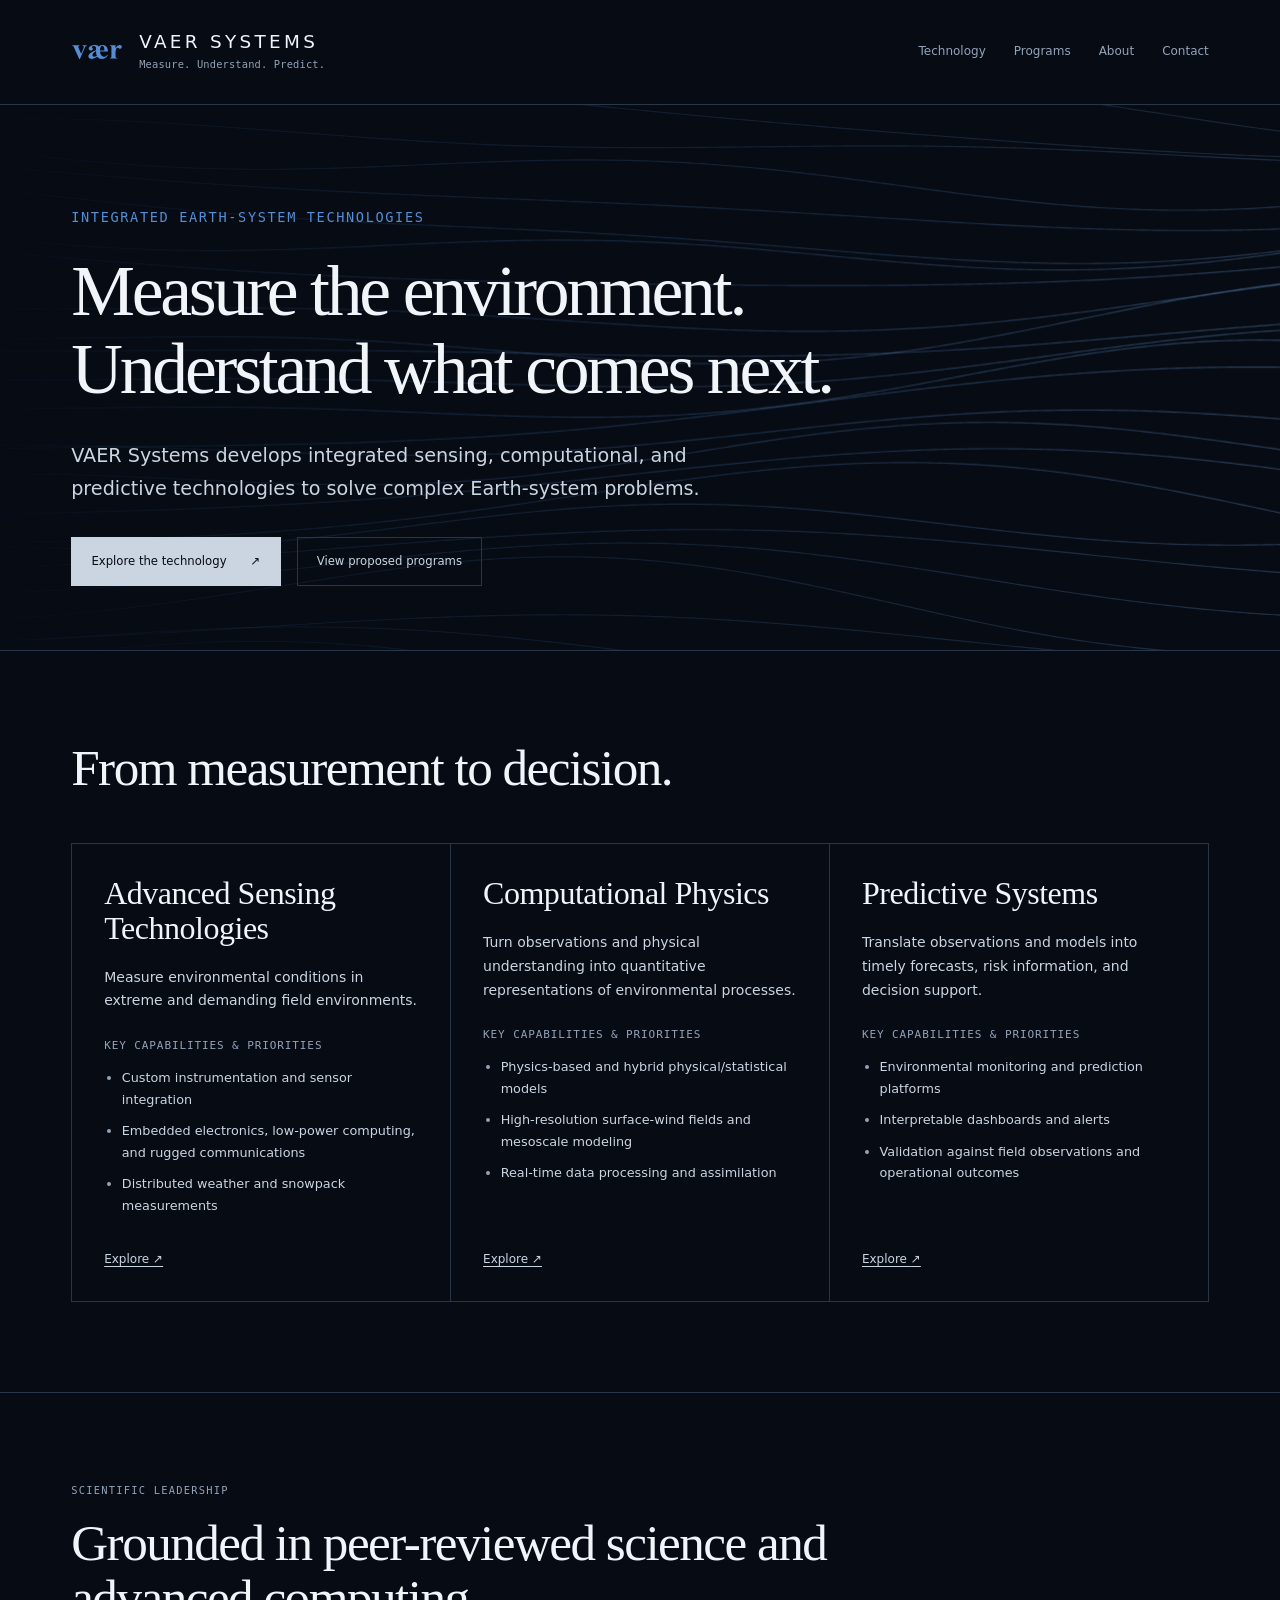
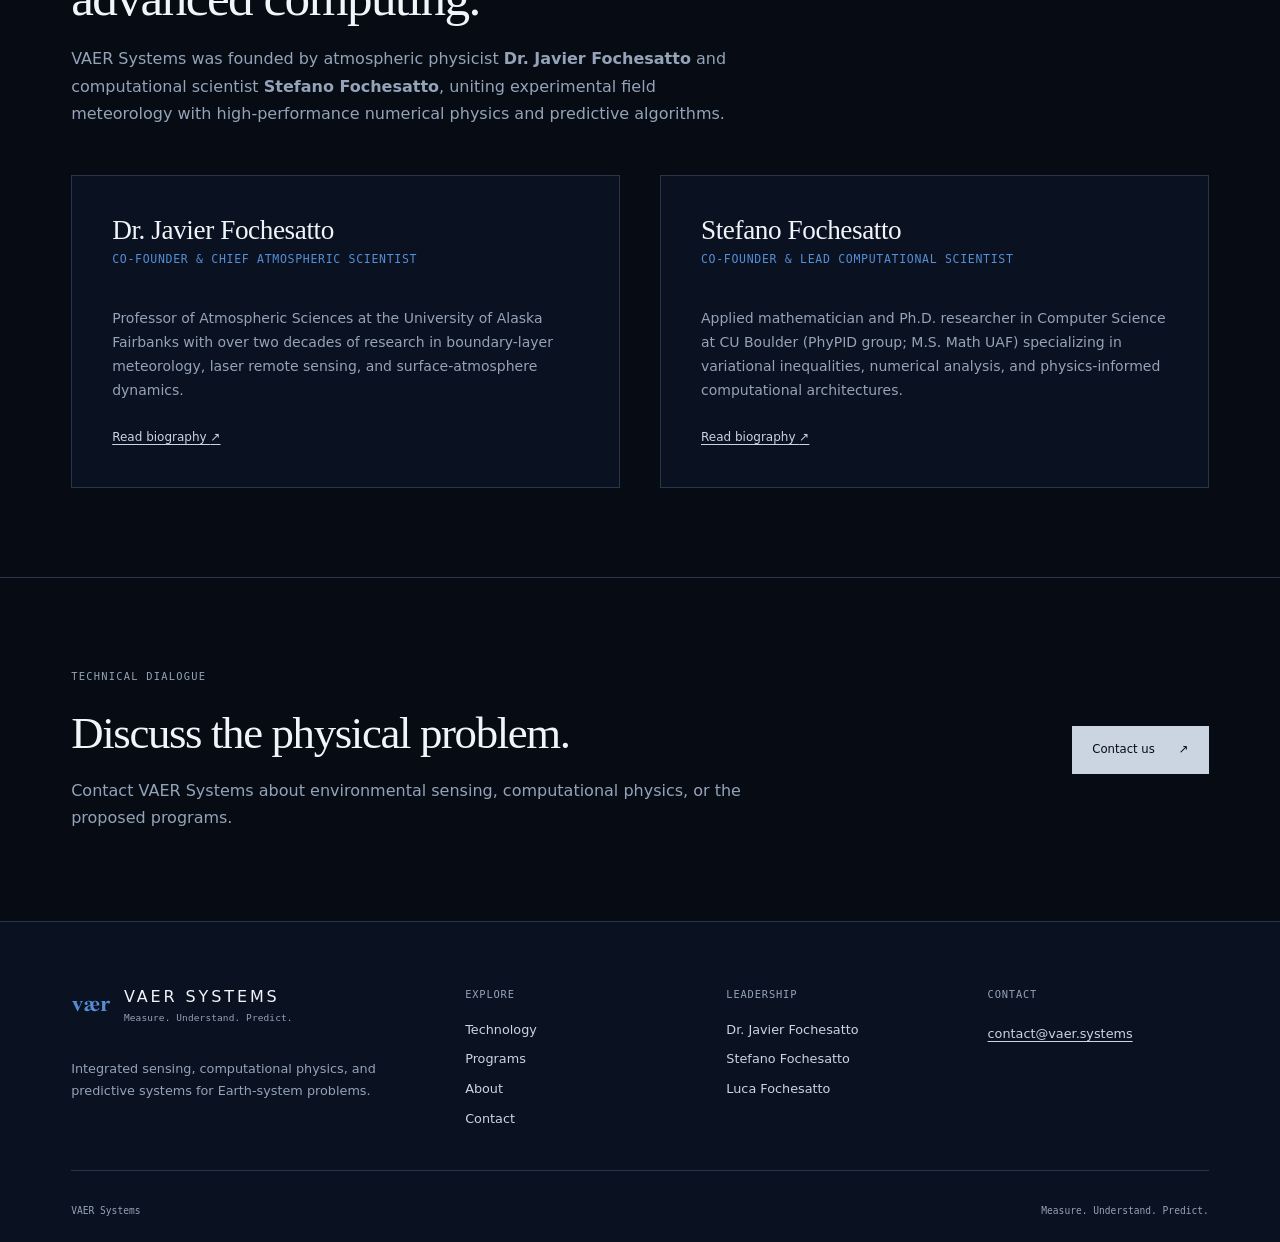
==== commit 7f1c3629: "Optimize SEO: add JSON-LD schemas, robots.txt, sitemap, and founder search indexing" ====
--- a/index.html
+++ b/index.html
@@ -3,11 +3,131 @@
 <head>
 <meta charset="utf-8">
 <meta name="viewport" content="width=device-width, initial-scale=1">
-<title>Measure. Understand. Predict. — VAER Systems</title>
-<meta name="description" content="Integrated sensing, computational physics, and predictive technologies for complex Earth-system problems.">
+<title>VAER Systems | Dr. Javier Fochesatto &amp; Stefano Fochesatto — Earth Sensing &amp; Prediction</title>
+<meta name="description" content="Founded by atmospheric scientist Dr. Javier Fochesatto and computational scientist Stefano Fochesatto, VAER Systems develops integrated environmental sensing, computational physics, and predictive models.">
+<link rel="canonical" href="https://www.vaer.systems/">
+<meta name="robots" content="index, follow, max-image-preview:large, max-snippet:-1, max-video-preview:-1">
+<meta property="og:locale" content="en_US">
+<meta property="og:type" content="website">
+<meta property="og:site_name" content="VAER Systems">
+<meta property="og:title" content="VAER Systems | Dr. Javier Fochesatto &amp; Stefano Fochesatto">
+<meta property="og:description" content="Integrated sensing, computational physics, and predictive technologies for complex Earth-system problems. Founded by Dr. Javier Fochesatto and Stefano Fochesatto.">
+<meta property="og:url" content="https://www.vaer.systems/">
+<meta property="og:image" content="https://www.vaer.systems/assets/Stefano.jpeg">
+<meta name="twitter:card" content="summary_large_image">
+<meta name="twitter:title" content="VAER Systems | Dr. Javier Fochesatto &amp; Stefano Fochesatto">
+<meta name="twitter:description" content="Integrated sensing, computational physics, and predictive technologies for complex Earth-system problems.">
+<meta name="twitter:image" content="https://www.vaer.systems/assets/Stefano.jpeg">
 <link rel="icon" href="assets/favicon.svg" type="image/svg+xml">
-<link rel="stylesheet" href="css/style.css?v=2">
+<link rel="stylesheet" href="css/style.css?v=3">
 <script src="js/field-background.js" defer></script>
+<script type="application/ld+json">
+{
+  "@context": "https://schema.org",
+  "@graph": [
+    {
+      "@type": "Organization",
+      "@id": "https://www.vaer.systems/#organization",
+      "name": "VAER Systems",
+      "url": "https://www.vaer.systems/",
+      "logo": "https://www.vaer.systems/assets/vaer_mark.svg",
+      "image": "https://www.vaer.systems/assets/Stefano.jpeg",
+      "description": "VAER Systems develops integrated sensing, computational physics, and predictive technologies to solve complex Earth-system problems.",
+      "email": "contact@vaer.systems",
+      "founders": [
+        {
+          "@type": "Person",
+          "@id": "https://www.vaer.systems/about.html#javier-fochesatto",
+          "name": "Dr. Javier Fochesatto",
+          "alternateName": [
+            "Gilberto Javier Fochesatto",
+            "Dr. Gilberto Javier Fochesatto",
+            "Javier Fochesatto",
+            "G. J. Fochesatto"
+          ],
+          "jobTitle": "Co-founder & Chief Atmospheric Scientist",
+          "image": "https://www.vaer.systems/assets/Javier.jpeg",
+          "worksFor": { "@id": "https://www.vaer.systems/#organization" },
+          "affiliation": {
+            "@type": "EducationalOrganization",
+            "name": "University of Alaska Fairbanks",
+            "url": "https://www.uaf.edu"
+          },
+          "alumniOf": [
+            {
+              "@type": "EducationalOrganization",
+              "name": "Université Pierre et Marie Curie (Sorbonne Université)"
+            },
+            {
+              "@type": "EducationalOrganization",
+              "name": "Universidad Tecnológica Nacional"
+            }
+          ],
+          "sameAs": [
+            "https://scholar.google.com/citations?user=fL3GRJsAAAAJ",
+            "https://www.uaf.edu/atmos/faculty/fochesatto_javier.php",
+            "https://www.uaf.edu/experts/gilberto-j-fochesatto.php",
+            "https://sites.google.com/alaska.edu/fochesatto-research/home",
+            "https://sciprofiles.com/profile/197003"
+          ]
+        },
+        {
+          "@type": "Person",
+          "@id": "https://www.vaer.systems/about.html#stefano-fochesatto",
+          "name": "Stefano Fochesatto",
+          "alternateName": [
+            "Giuliano Stefano Fochesatto",
+            "Stefano G. Fochesatto",
+            "G. Stefano Fochesatto"
+          ],
+          "jobTitle": "Co-founder & Lead Computational Scientist",
+          "image": "https://www.vaer.systems/assets/Stefano.jpeg",
+          "worksFor": { "@id": "https://www.vaer.systems/#organization" },
+          "affiliation": {
+            "@type": "EducationalOrganization",
+            "name": "University of Colorado Boulder",
+            "url": "https://www.colorado.edu"
+          },
+          "alumniOf": [
+            {
+              "@type": "EducationalOrganization",
+              "name": "University of Alaska Fairbanks",
+              "url": "https://www.uaf.edu"
+            }
+          ],
+          "sameAs": [
+            "https://stefanofochesatto.github.io/",
+            "https://scholar.google.com/citations?user=PzWlYU8AAAAJ",
+            "https://github.com/StefanoFochesatto",
+            "https://phypid.org/people/"
+          ]
+        },
+        {
+          "@type": "Person",
+          "@id": "https://www.vaer.systems/about.html#luca-fochesatto",
+          "name": "Luca Fochesatto",
+          "jobTitle": "Co-founder & Lead Hardware Developer",
+          "image": "https://www.vaer.systems/assets/luca.jpeg",
+          "worksFor": { "@id": "https://www.vaer.systems/#organization" },
+          "affiliation": {
+            "@type": "EducationalOrganization",
+            "name": "University of Alaska Fairbanks",
+            "url": "https://www.uaf.edu"
+          }
+        }
+      ]
+    },
+    {
+      "@type": "WebSite",
+      "@id": "https://www.vaer.systems/#website",
+      "url": "https://www.vaer.systems/",
+      "name": "VAER Systems",
+      "description": "Integrated environmental sensing, computational physics, and predictive models.",
+      "publisher": { "@id": "https://www.vaer.systems/#organization" }
+    }
+  ]
+}
+</script>
 </head>
 <body class="home">
 <a class="skip-link" href="#main">Skip to main content</a>
@@ -95,6 +215,29 @@
 </div>
 <a class="text-link" href="technology.html#prediction">Explore <span aria-hidden="true">↗</span>
 </a>
+</article>
+</div>
+</div>
+</section>
+<section class="section" id="leadership">
+<div class="container">
+<div class="section-heading">
+<p class="eyebrow">Scientific Leadership</p>
+<h2>Grounded in peer-reviewed science and advanced computing.</h2>
+<p class="section-lead">VAER Systems was founded by atmospheric physicist <strong>Dr. Javier Fochesatto</strong> and computational scientist <strong>Stefano Fochesatto</strong>, uniting experimental field meteorology with high-performance numerical physics and predictive algorithms.</p>
+</div>
+<div class="leadership-summary-grid">
+<article class="leadership-summary-card">
+<h3>Dr. Javier Fochesatto</h3>
+<p class="leadership-role">Co-founder &amp; Chief Atmospheric Scientist</p>
+<p class="leadership-desc">Professor of Atmospheric Sciences at the University of Alaska Fairbanks with over two decades of research in boundary-layer meteorology, laser remote sensing, and surface-atmosphere dynamics.</p>
+<a class="text-link" href="about.html#javier-fochesatto">Read biography <span aria-hidden="true">↗</span></a>
+</article>
+<article class="leadership-summary-card">
+<h3>Stefano Fochesatto</h3>
+<p class="leadership-role">Co-founder &amp; Lead Computational Scientist</p>
+<p class="leadership-desc">Applied mathematician and Ph.D. researcher in Computer Science at CU Boulder (PhyPID group; M.S. Math UAF) specializing in variational inequalities, numerical analysis, and physics-informed computational architectures.</p>
+<a class="text-link" href="about.html#stefano-fochesatto">Read biography <span aria-hidden="true">↗</span></a>
 </article>
 </div>
 </div>
@@ -146,6 +289,20 @@
 </ul>
 </div>
 <div class="footer-col">
+<h2>Leadership</h2>
+<ul class="footer-links">
+<li>
+<a href="about.html#javier-fochesatto">Dr. Javier Fochesatto</a>
+</li>
+<li>
+<a href="about.html#stefano-fochesatto">Stefano Fochesatto</a>
+</li>
+<li>
+<a href="about.html#luca-fochesatto">Luca Fochesatto</a>
+</li>
+</ul>
+</div>
+<div class="footer-col">
 <h2>Contact</h2>
 <a href="mailto:contact@vaer.systems">contact@vaer.systems</a>
 </div>
--- a/css/style.css
+++ b/css/style.css
@@ -151,6 +151,16 @@
 .team-role { color: var(--accent); font: 500 .72rem/1.5 var(--mono); letter-spacing: .06em; text-transform: uppercase; }
 .team-bio { color: var(--text); font-size: .875rem; line-height: 1.75; }
 .team-bio p + p { margin-top: 1rem; }
+.team-links { display: flex; flex-wrap: wrap; gap: .75rem 1.25rem; margin-top: auto; padding-top: 1.25rem; border-top: 1px solid var(--line); font: 500 .72rem/1.5 var(--mono); }
+.team-links a { color: var(--accent); text-decoration: none; display: inline-flex; align-items: center; gap: .35rem; }
+.team-links a:hover { color: var(--bright); text-decoration: underline; }
+/* Scientific Leadership (Homepage) */
+.leadership-summary-grid { display: grid; grid-template-columns: repeat(2, minmax(0, 1fr)); gap: 2.5rem; margin-top: 2rem; }
+.leadership-summary-card { border: 1px solid var(--line); background: var(--surface); padding: 2.5rem; display: flex; flex-direction: column; }
+.leadership-summary-card h3 { font-size: clamp(1.4rem, 2.2vw, 1.7rem); margin-bottom: .35rem; }
+.leadership-role { color: var(--accent); font: 500 .72rem/1.5 var(--mono); letter-spacing: .06em; text-transform: uppercase; margin-bottom: 1.25rem; }
+.leadership-desc { color: var(--muted); font-size: .875rem; line-height: 1.7; margin-bottom: 1.5rem; }
+.leadership-summary-card .text-link { margin-top: auto; }
 .field-stamp { color: var(--muted); font: .72rem/1.8 var(--mono); margin-top: 2rem; }
 .priorities-list { padding: 0; margin: 0; list-style: none; border-top: 1px solid var(--line); }
 .priority-item { display: grid; grid-template-columns: 5rem 1fr; gap: 2rem; padding-block: 2rem; border-bottom: 1px solid var(--line); margin: 0; }
@@ -166,7 +176,7 @@
 .contact-domain-card h3 { font-size: 1.45rem; margin-bottom: .75rem; }
 .contact-domain-card p { color: var(--muted); font-size: .875rem; }
 .site-footer { padding-block: 4rem 1.5rem; background: var(--surface); }
-.footer-grid { display: grid; grid-template-columns: 1.7fr 1fr 1fr; gap: 3rem; }
+.footer-grid { display: grid; grid-template-columns: 1.6fr 1fr 1fr 1fr; gap: 2.5rem; }
 .footer-desc { font-size: .8rem; color: var(--muted); max-width: 22rem; margin-top: 1.5rem; }
 .footer-col h2 { font: .65rem/1.6 var(--mono); text-transform: uppercase; letter-spacing: .08em; color: var(--muted); margin-bottom: 1rem; }
 .footer-col > a:not(.brand), .footer-links { font-size: .8rem; }
@@ -185,7 +195,8 @@
   .team-card-horizontal .team-media { aspect-ratio: 4 / 3; height: auto; min-height: 0; border-right: 0; border-bottom: 1px solid var(--line); }
   .team-card-horizontal .team-photo { position: static; }
   .team-card-horizontal .team-content { padding: 2rem; justify-content: flex-start; }
-  .footer-grid { grid-template-columns: 1.4fr 1fr; }
+.leadership-summary-grid { grid-template-columns: 1fr; }
+.footer-grid { grid-template-columns: 1fr 1fr; }
   .footer-col-brand { grid-column: 1 / -1; }
   .contact-layout { grid-template-columns: 1fr; }
 }
@@ -202,7 +213,8 @@
   .hero-chain strong { font-size: 1.4rem; }
   .service-grid, .chain, .values-grid, .program-inner, .footer-caveats { grid-template-columns: 1fr; }
   .service { padding: 1.5rem; }
-  .team-content, .team-card-horizontal .team-content { padding: 1.5rem; }
+.team-content, .team-card-horizontal .team-content { padding: 1.5rem; }
+.leadership-summary-card { padding: 1.5rem; }
   .cta { flex-direction: column; align-items: flex-start; gap: 2rem; }
   .capability-list > div { grid-template-columns: 1fr; gap: .75rem; }
   .program-header { padding: 1rem 1.25rem; flex-wrap: wrap; }
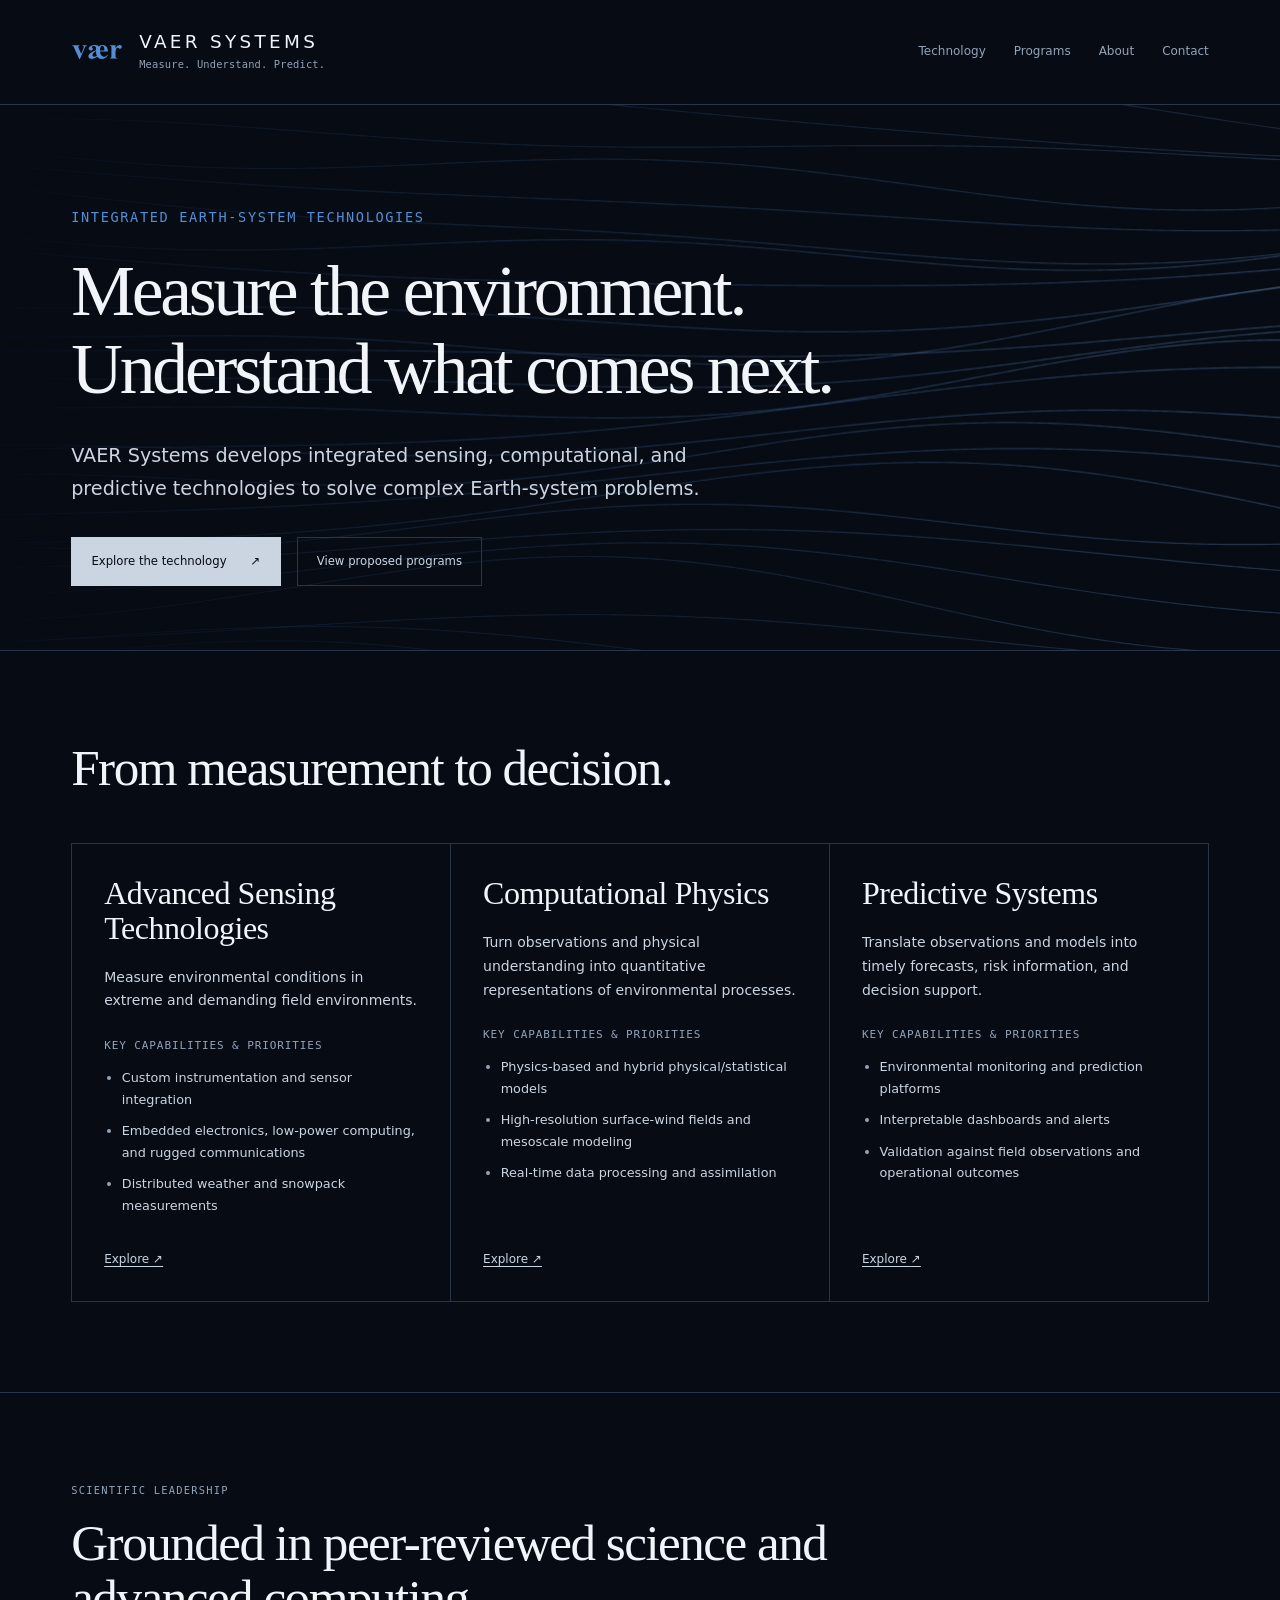
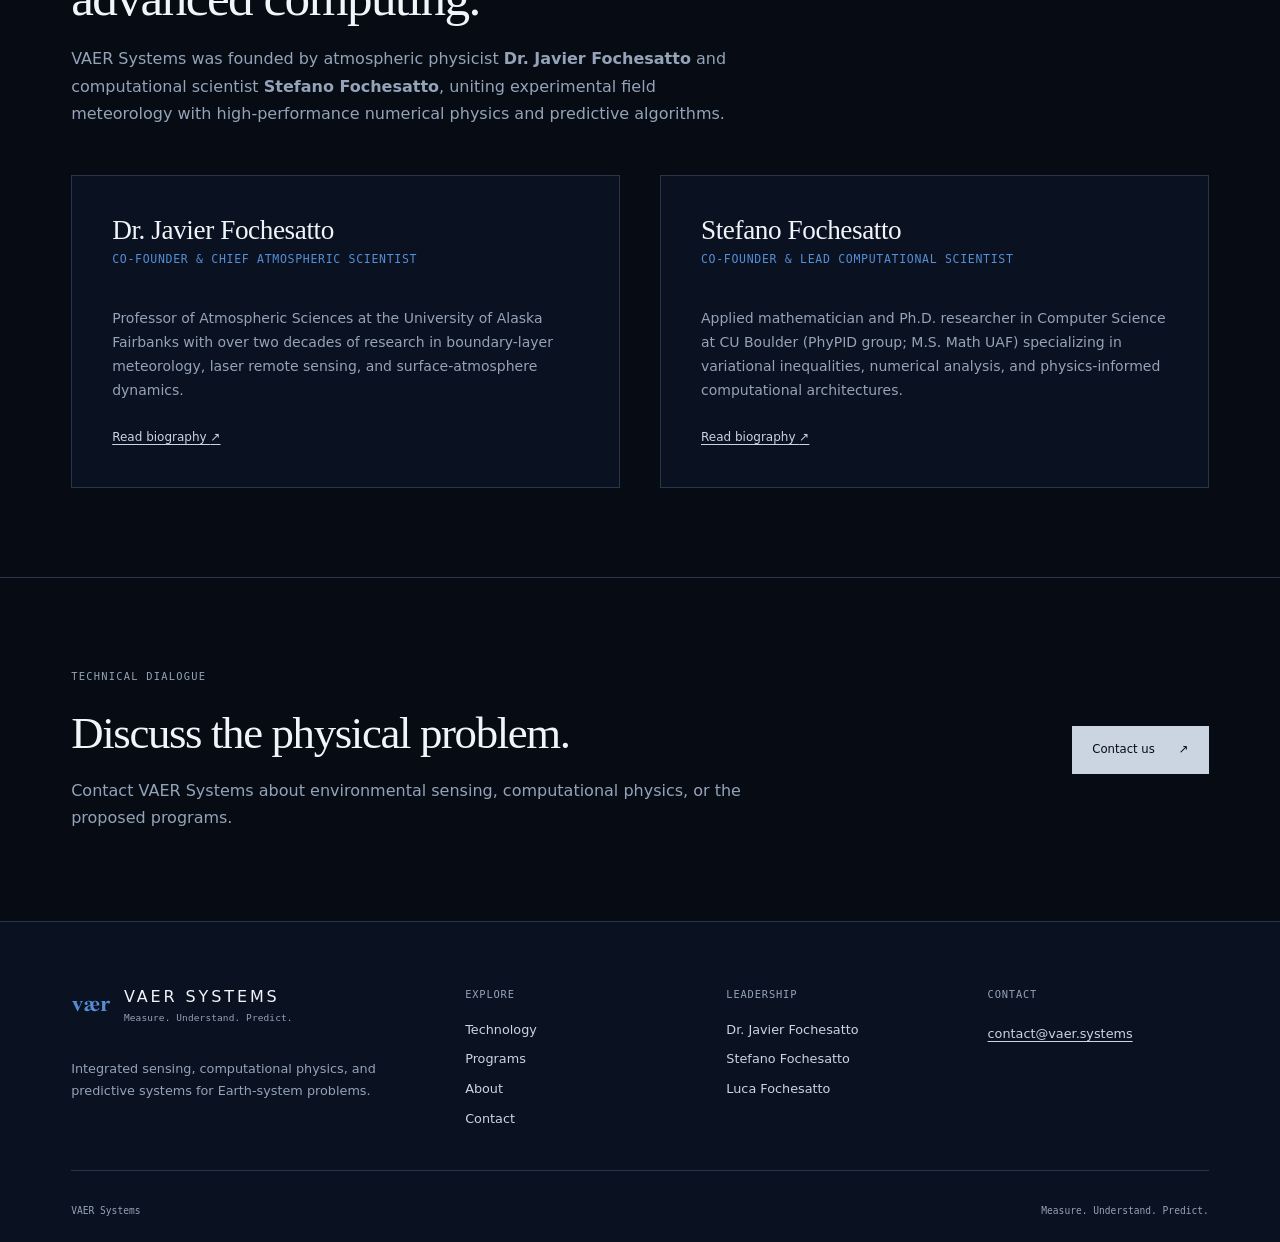
==== commit db337a4a: "Add Google Search Console site verification meta tag" ====
--- a/index.html
+++ b/index.html
@@ -7,6 +7,7 @@
 <meta name="description" content="Founded by atmospheric scientist Dr. Javier Fochesatto and computational scientist Stefano Fochesatto, VAER Systems develops integrated environmental sensing, computational physics, and predictive models.">
 <link rel="canonical" href="https://www.vaer.systems/">
 <meta name="robots" content="index, follow, max-image-preview:large, max-snippet:-1, max-video-preview:-1">
+<meta name="google-site-verification" content="TCXnA_37vLB9M58c-1Y6IfyRbFs-39NBF2YOokQ5Vx4" />
 <meta property="og:locale" content="en_US">
 <meta property="og:type" content="website">
 <meta property="og:site_name" content="VAER Systems">
